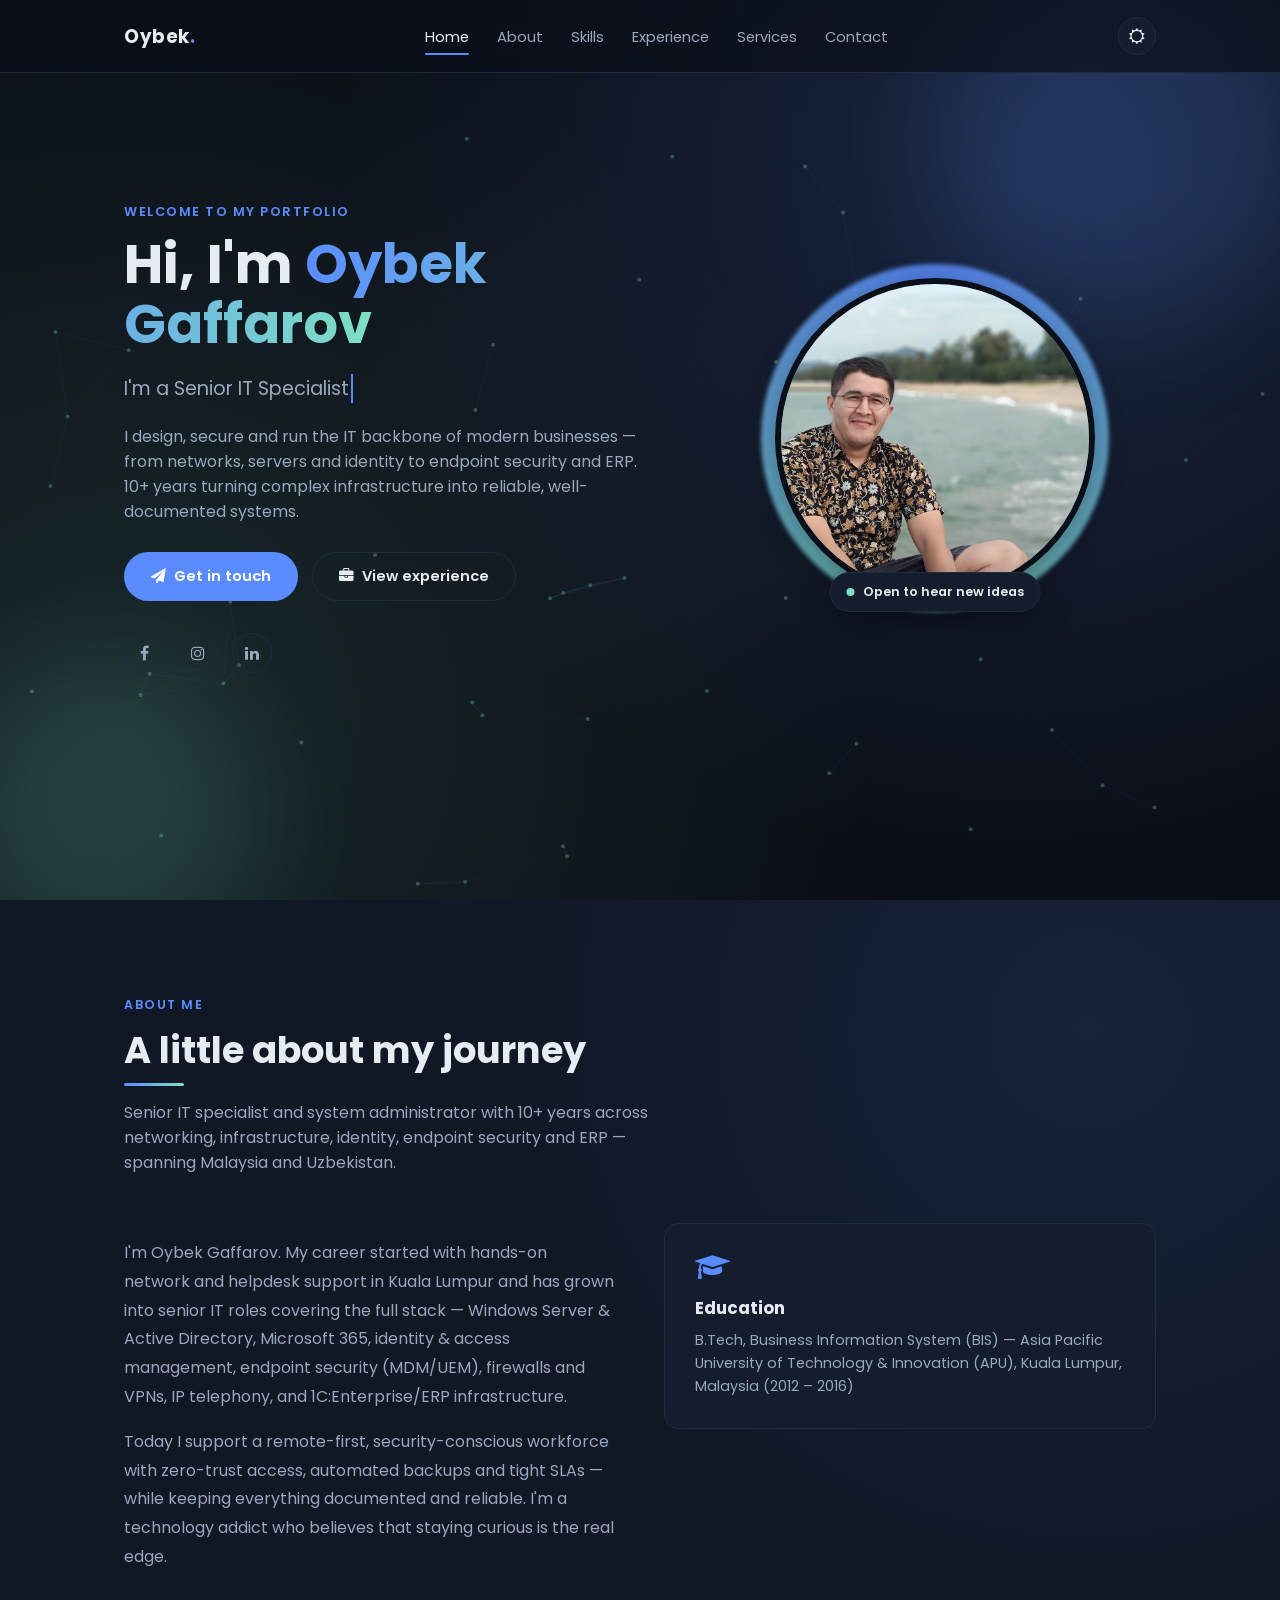
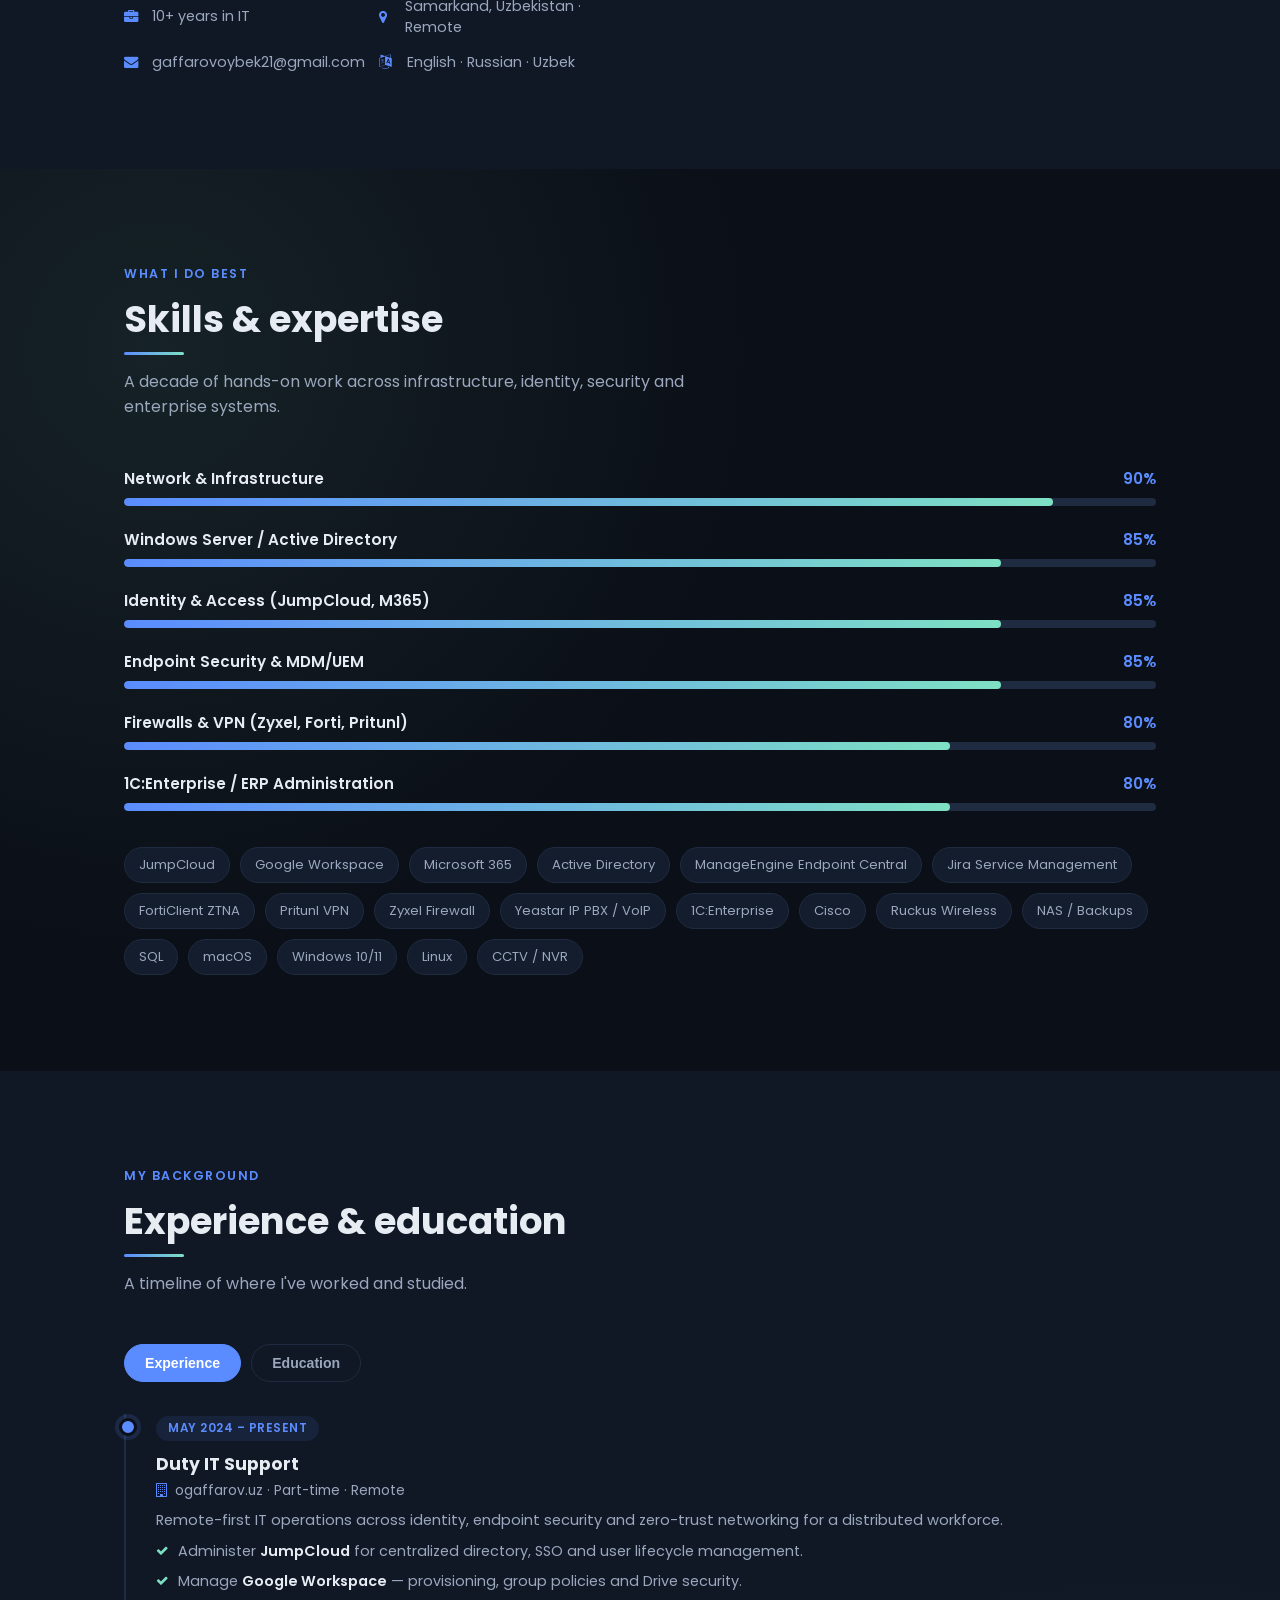
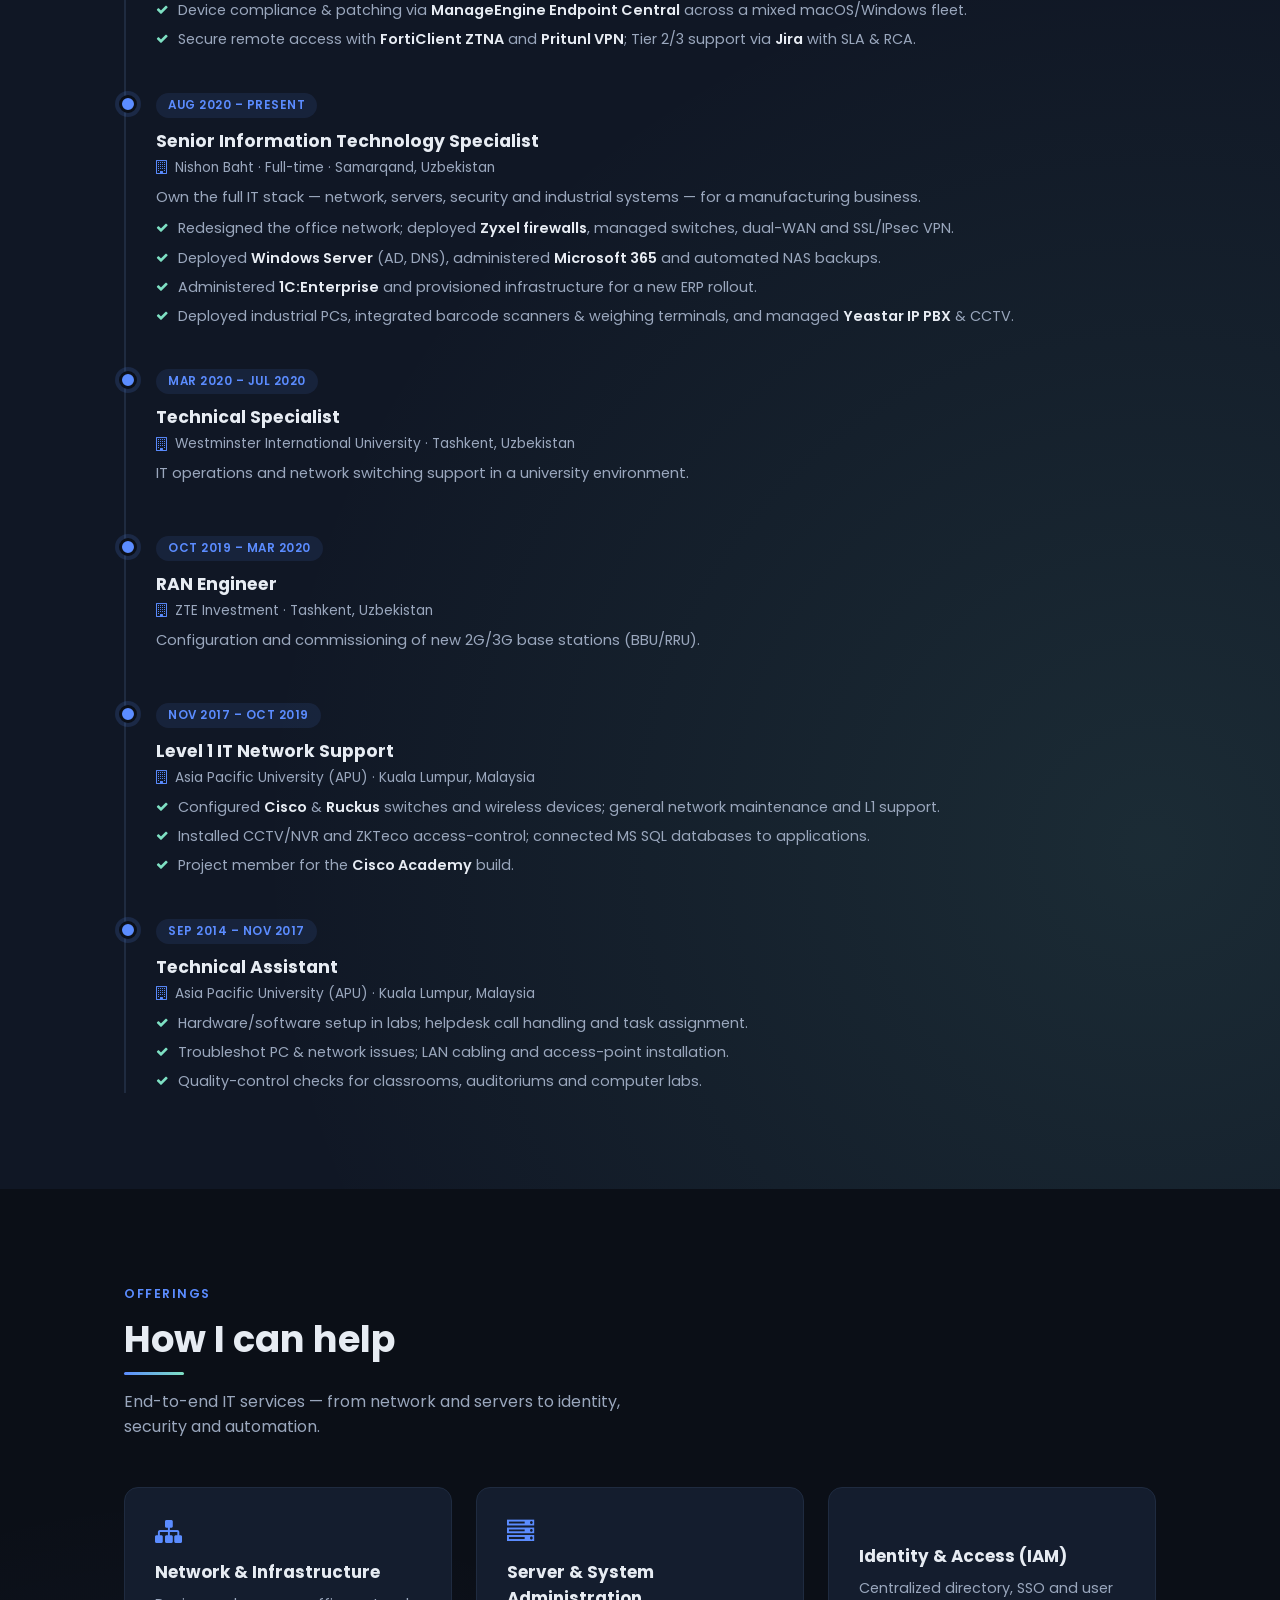
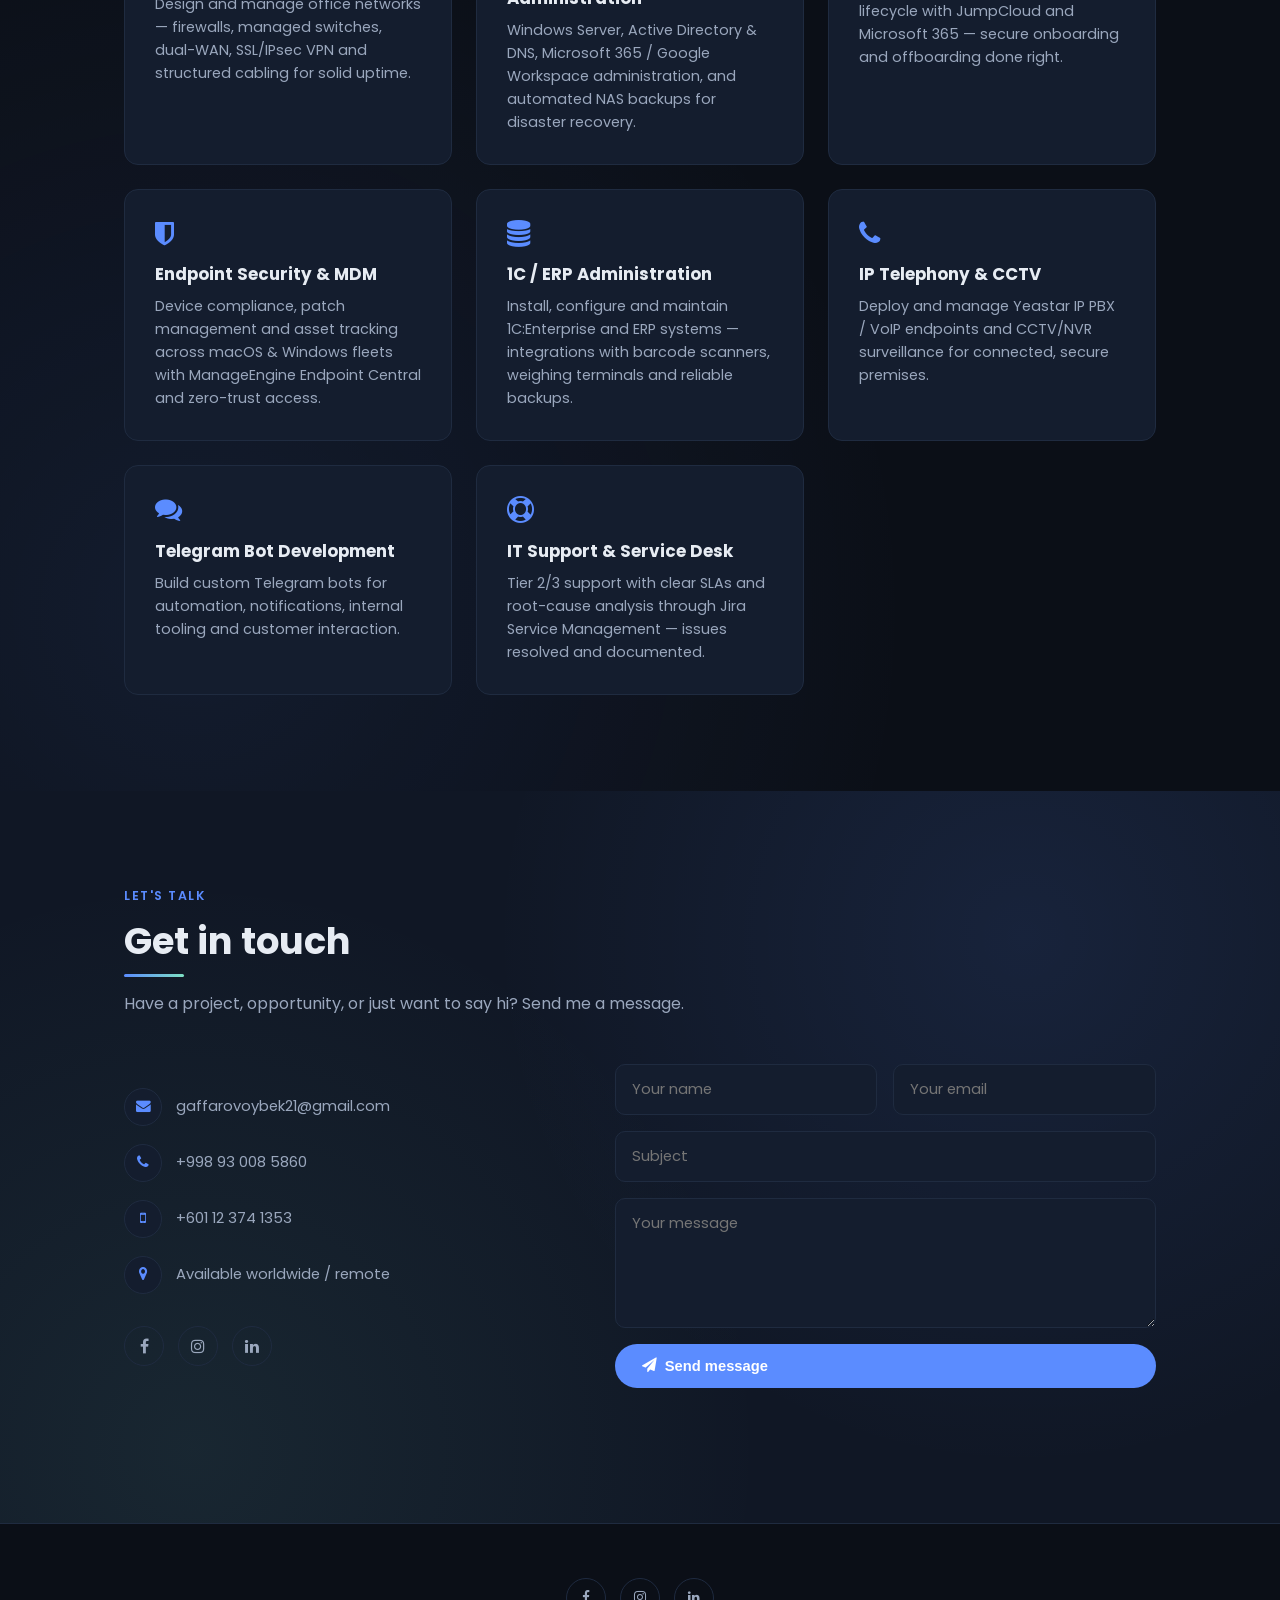
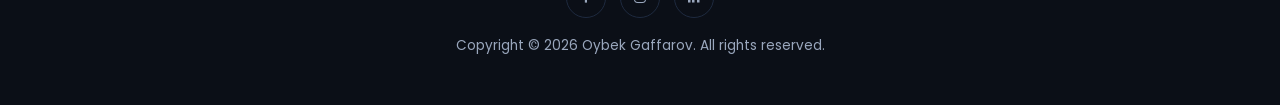
==== index.html @ bfda6bd4 "Reposition hero badge, update its text, and add distinct cohesive section backgrounds" ====
<!doctype html>
<html lang="en">
<head>
	<script data-ad-client="ca-pub-3752044628903185" async src="https://pagead2.googlesyndication.com/pagead/js/adsbygoogle.js"></script>
	<script async src="https://www.googletagmanager.com/gtag/js?id=UA-128191536-2"></script>
	<script>
	  window.dataLayer = window.dataLayer || [];
	  function gtag(){dataLayer.push(arguments);}
	  gtag('js', new Date());
	  gtag('config', 'UA-128191536-2');
	</script>
	<meta charset="utf-8">
	<meta name="viewport" content="width=device-width, initial-scale=1, shrink-to-fit=no">
	<meta name="description" content="Oybek Gaffarov — Network Engineer specializing in switching, wireless deployment and infrastructure design.">
	<link rel="icon" href="img/favicon.svg" type="image/svg+xml">
	<link rel="alternate icon" href="img/favicon.png" type="image/png">
	<title>Oybek Gaffarov — Senior IT Specialist</title>
	<link rel="preconnect" href="https://fonts.googleapis.com">
	<link href="https://fonts.googleapis.com/css2?family=Poppins:wght@400;500;600;700&display=swap" rel="stylesheet">
	<link rel="stylesheet" href="css/font-awesome.min.css">
	<link rel="stylesheet" href="css/modern.css">
</head>
<body class="page-loading">

	<div class="scroll-progress"></div>

	<nav class="nav">
		<div class="container">
			<a href="#home" class="brand">Oybek<span>.</span></a>
			<ul class="nav-links">
				<li><a href="#home">Home</a></li>
				<li><a href="#about">About</a></li>
				<li><a href="#skills">Skills</a></li>
				<li><a href="#experience">Experience</a></li>
				<li><a href="#services">Services</a></li>
				<li><a href="#contact">Contact</a></li>
			</ul>
			<div class="nav-actions">
				<button class="theme-toggle" aria-label="Toggle theme"><i class="fa fa-sun-o"></i></button>
				<button class="nav-toggle" aria-label="Toggle menu"><i class="fa fa-bars"></i></button>
			</div>
		</div>
	</nav>

	<section class="hero" id="home">
		<canvas class="hero-net"></canvas>
		<span class="blob b1"></span>
		<span class="blob b2"></span>
		<div class="container">
			<div class="hero-text reveal">
				<div class="hero-eyebrow">Welcome to my portfolio</div>
				<h1>Hi, I'm <span class="highlight">Oybek Gaffarov</span></h1>
				<p class="role">I'm a <span id="typed-role" data-roles='["Senior IT Specialist","System Administrator","Network Engineer","IAM &amp; Endpoint Specialist","1C/ERP Administrator"]'></span><span class="cursor">&nbsp;</span></p>
				<p class="lead">I design, secure and run the IT backbone of modern businesses — from networks, servers and identity to endpoint security and ERP. 10+ years turning complex infrastructure into reliable, well-documented systems.</p>
				<div class="btn-row">
					<a href="#contact" class="btn btn-primary"><i class="fa fa-paper-plane"></i> Get in touch</a>
					<a href="#experience" class="btn btn-outline"><i class="fa fa-briefcase"></i> View experience</a>
				</div>
				<div class="social-row">
					<a href="https://ru-ru.facebook.com/oybek.gaffarov" target="_blank" rel="noopener" aria-label="Facebook"><i class="fa fa-facebook"></i></a>
					<a href="https://www.instagram.com/ogaffarov/" target="_blank" rel="noopener" aria-label="Instagram"><i class="fa fa-instagram"></i></a>
					<a href="https://my.linkedin.com/in/oybek21" target="_blank" rel="noopener" aria-label="LinkedIn"><i class="fa fa-linkedin"></i></a>
				</div>
			</div>
			<div class="hero-portrait-wrap reveal">
				<div class="hero-portrait">
					<div class="ring"><img src="img/personal.jpg" alt="Oybek Gaffarov"></div>
					<div class="badge"><span class="dot"></span> Open to hear new ideas</div>
				</div>
			</div>
		</div>
	</section>

	<section class="bg-soft" id="about">
		<div class="container">
			<div class="section-head reveal">
				<div class="eyebrow">About me</div>
				<h2>A little about my journey</h2>
				<p>Senior IT specialist and system administrator with 10+ years across networking, infrastructure, identity, endpoint security and ERP — spanning Malaysia and Uzbekistan.</p>
			</div>
			<div class="about-grid">
				<div class="reveal">
					<p>I'm Oybek Gaffarov. My career started with hands-on network and helpdesk support in Kuala Lumpur and has grown into senior IT roles covering the full stack — Windows Server &amp; Active Directory, Microsoft 365, identity &amp; access management, endpoint security (MDM/UEM), firewalls and VPNs, IP telephony, and 1C:Enterprise/ERP infrastructure.</p>
					<p>Today I support a remote-first, security-conscious workforce with zero-trust access, automated backups and tight SLAs — while keeping everything documented and reliable. I'm a technology addict who believes that staying curious is the real edge.</p>
					<ul class="facts">
						<li><i class="fa fa-briefcase"></i> 10+ years in IT</li>
						<li><i class="fa fa-map-marker"></i> Samarkand, Uzbekistan · Remote</li>
						<li><i class="fa fa-envelope"></i> gaffarovoybek21@gmail.com</li>
						<li><i class="fa fa-language"></i> English · Russian · Uzbek</li>
					</ul>
				</div>
				<div class="reveal">
					<div class="card">
						<i class="fa fa-graduation-cap"></i>
						<h4>Education</h4>
						<p>B.Tech, Business Information System (BIS) — Asia Pacific University of Technology &amp; Innovation (APU), Kuala Lumpur, Malaysia (2012 – 2016)</p>
					</div>
				</div>
			</div>
		</div>
	</section>

	<section id="skills">
		<div class="container">
			<div class="section-head reveal">
				<div class="eyebrow">What I do best</div>
				<h2>Skills &amp; expertise</h2>
				<p>A decade of hands-on work across infrastructure, identity, security and enterprise systems.</p>
			</div>
			<div class="skills-grid reveal">
				<div class="skill-item">
					<h4>Network &amp; Infrastructure <span class="pct">90%</span></h4>
					<div class="bar"><span data-pct="90"></span></div>
				</div>
				<div class="skill-item">
					<h4>Windows Server / Active Directory <span class="pct">85%</span></h4>
					<div class="bar"><span data-pct="85"></span></div>
				</div>
				<div class="skill-item">
					<h4>Identity &amp; Access (JumpCloud, M365) <span class="pct">85%</span></h4>
					<div class="bar"><span data-pct="85"></span></div>
				</div>
				<div class="skill-item">
					<h4>Endpoint Security &amp; MDM/UEM <span class="pct">85%</span></h4>
					<div class="bar"><span data-pct="85"></span></div>
				</div>
				<div class="skill-item">
					<h4>Firewalls &amp; VPN (Zyxel, Forti, Pritunl) <span class="pct">80%</span></h4>
					<div class="bar"><span data-pct="80"></span></div>
				</div>
				<div class="skill-item">
					<h4>1C:Enterprise / ERP Administration <span class="pct">80%</span></h4>
					<div class="bar"><span data-pct="80"></span></div>
				</div>
			</div>
			<div class="tag-cloud reveal">
				<span>JumpCloud</span><span>Google Workspace</span><span>Microsoft 365</span><span>Active Directory</span>
				<span>ManageEngine Endpoint Central</span><span>Jira Service Management</span><span>FortiClient ZTNA</span>
				<span>Pritunl VPN</span><span>Zyxel Firewall</span><span>Yeastar IP PBX / VoIP</span><span>1C:Enterprise</span>
				<span>Cisco</span><span>Ruckus Wireless</span><span>NAS / Backups</span><span>SQL</span>
				<span>macOS</span><span>Windows 10/11</span><span>Linux</span><span>CCTV / NVR</span>
			</div>
		</div>
	</section>

	<section class="bg-soft" id="experience">
		<div class="container">
			<div class="section-head reveal">
				<div class="eyebrow">My background</div>
				<h2>Experience &amp; education</h2>
				<p>A timeline of where I've worked and studied.</p>
			</div>
			<div class="reveal">
				<div class="tabs">
					<button class="tab-btn active" data-tab="exp-panel">Experience</button>
					<button class="tab-btn" data-tab="edu-panel">Education</button>
				</div>
				<div class="tab-panel active" id="exp-panel">
					<div class="timeline">
						<div class="timeline-item">
							<div class="period">May 2024 – Present</div>
							<h4>Duty IT Support</h4>
							<div class="company"><i class="fa fa-building-o"></i> ogaffarov.uz · Part-time · Remote</div>
							<p>Remote-first IT operations across identity, endpoint security and zero-trust networking for a distributed workforce.</p>
							<ul class="role-points">
								<li>Administer <strong>JumpCloud</strong> for centralized directory, SSO and user lifecycle management.</li>
								<li>Manage <strong>Google Workspace</strong> — provisioning, group policies and Drive security.</li>
								<li>Device compliance &amp; patching via <strong>ManageEngine Endpoint Central</strong> across a mixed macOS/Windows fleet.</li>
								<li>Secure remote access with <strong>FortiClient ZTNA</strong> and <strong>Pritunl VPN</strong>; Tier 2/3 support via <strong>Jira</strong> with SLA &amp; RCA.</li>
							</ul>
						</div>
						<div class="timeline-item">
							<div class="period">Aug 2020 – Present</div>
							<h4>Senior Information Technology Specialist</h4>
							<div class="company"><i class="fa fa-building-o"></i> Nishon Baht · Full-time · Samarqand, Uzbekistan</div>
							<p>Own the full IT stack — network, servers, security and industrial systems — for a manufacturing business.</p>
							<ul class="role-points">
								<li>Redesigned the office network; deployed <strong>Zyxel firewalls</strong>, managed switches, dual-WAN and SSL/IPsec VPN.</li>
								<li>Deployed <strong>Windows Server</strong> (AD, DNS), administered <strong>Microsoft 365</strong> and automated NAS backups.</li>
								<li>Administered <strong>1C:Enterprise</strong> and provisioned infrastructure for a new ERP rollout.</li>
								<li>Deployed industrial PCs, integrated barcode scanners &amp; weighing terminals, and managed <strong>Yeastar IP PBX</strong> &amp; CCTV.</li>
							</ul>
						</div>
						<div class="timeline-item">
							<div class="period">Mar 2020 – Jul 2020</div>
							<h4>Technical Specialist</h4>
							<div class="company"><i class="fa fa-building-o"></i> Westminster International University · Tashkent, Uzbekistan</div>
							<p>IT operations and network switching support in a university environment.</p>
						</div>
						<div class="timeline-item">
							<div class="period">Oct 2019 – Mar 2020</div>
							<h4>RAN Engineer</h4>
							<div class="company"><i class="fa fa-building-o"></i> ZTE Investment · Tashkent, Uzbekistan</div>
							<p>Configuration and commissioning of new 2G/3G base stations (BBU/RRU).</p>
						</div>
						<div class="timeline-item">
							<div class="period">Nov 2017 – Oct 2019</div>
							<h4>Level 1 IT Network Support</h4>
							<div class="company"><i class="fa fa-building-o"></i> Asia Pacific University (APU) · Kuala Lumpur, Malaysia</div>
							<ul class="role-points">
								<li>Configured <strong>Cisco</strong> &amp; <strong>Ruckus</strong> switches and wireless devices; general network maintenance and L1 support.</li>
								<li>Installed CCTV/NVR and ZKTeco access-control; connected MS SQL databases to applications.</li>
								<li>Project member for the <strong>Cisco Academy</strong> build.</li>
							</ul>
						</div>
						<div class="timeline-item">
							<div class="period">Sep 2014 – Nov 2017</div>
							<h4>Technical Assistant</h4>
							<div class="company"><i class="fa fa-building-o"></i> Asia Pacific University (APU) · Kuala Lumpur, Malaysia</div>
							<ul class="role-points">
								<li>Hardware/software setup in labs; helpdesk call handling and task assignment.</li>
								<li>Troubleshot PC &amp; network issues; LAN cabling and access-point installation.</li>
								<li>Quality-control checks for classrooms, auditoriums and computer labs.</li>
							</ul>
						</div>
					</div>
				</div>
				<div class="tab-panel" id="edu-panel">
					<div class="timeline">
						<div class="timeline-item">
							<div class="period">2012 – 2016</div>
							<h4>B.Tech — Business Information System (BIS)</h4>
							<div class="company"><i class="fa fa-graduation-cap"></i> Asia Pacific University of Technology &amp; Innovation (APU) · Kuala Lumpur</div>
						</div>
						<div class="timeline-item">
							<div class="period">Certification</div>
							<h4>Introduction to R</h4>
							<div class="company"><i class="fa fa-certificate"></i> DataCamp</div>
						</div>
						<div class="timeline-item">
							<div class="period">Jun 2016</div>
							<h4>Certificate of Participation</h4>
							<div class="company"><i class="fa fa-certificate"></i> Maybank</div>
						</div>
					</div>
				</div>
			</div>
		</div>
	</section>

	<section id="services">
		<div class="container">
			<div class="section-head reveal">
				<div class="eyebrow">Offerings</div>
				<h2>How I can help</h2>
				<p>End-to-end IT services — from network and servers to identity, security and automation.</p>
			</div>
			<div class="cards-grid">
				<div class="card reveal">
					<i class="fa fa-sitemap"></i>
					<h4>Network &amp; Infrastructure</h4>
					<p>Design and manage office networks — firewalls, managed switches, dual-WAN, SSL/IPsec VPN and structured cabling for solid uptime.</p>
				</div>
				<div class="card reveal">
					<i class="fa fa-server"></i>
					<h4>Server &amp; System Administration</h4>
					<p>Windows Server, Active Directory &amp; DNS, Microsoft 365 / Google Workspace administration, and automated NAS backups for disaster recovery.</p>
				</div>
				<div class="card reveal">
					<i class="fa fa-id-badge"></i>
					<h4>Identity &amp; Access (IAM)</h4>
					<p>Centralized directory, SSO and user lifecycle with JumpCloud and Microsoft 365 — secure onboarding and offboarding done right.</p>
				</div>
				<div class="card reveal">
					<i class="fa fa-shield"></i>
					<h4>Endpoint Security &amp; MDM</h4>
					<p>Device compliance, patch management and asset tracking across macOS &amp; Windows fleets with ManageEngine Endpoint Central and zero-trust access.</p>
				</div>
				<div class="card reveal">
					<i class="fa fa-database"></i>
					<h4>1C / ERP Administration</h4>
					<p>Install, configure and maintain 1C:Enterprise and ERP systems — integrations with barcode scanners, weighing terminals and reliable backups.</p>
				</div>
				<div class="card reveal">
					<i class="fa fa-phone"></i>
					<h4>IP Telephony &amp; CCTV</h4>
					<p>Deploy and manage Yeastar IP PBX / VoIP endpoints and CCTV/NVR surveillance for connected, secure premises.</p>
				</div>
				<div class="card reveal">
					<i class="fa fa-comments"></i>
					<h4>Telegram Bot Development</h4>
					<p>Build custom Telegram bots for automation, notifications, internal tooling and customer interaction.</p>
				</div>
				<div class="card reveal">
					<i class="fa fa-life-ring"></i>
					<h4>IT Support &amp; Service Desk</h4>
					<p>Tier 2/3 support with clear SLAs and root-cause analysis through Jira Service Management — issues resolved and documented.</p>
				</div>
			</div>
		</div>
	</section>

	<section class="bg-soft" id="contact">
		<div class="container">
			<div class="section-head reveal">
				<div class="eyebrow">Let's talk</div>
				<h2>Get in touch</h2>
				<p>Have a project, opportunity, or just want to say hi? Send me a message.</p>
			</div>
			<div class="contact-grid">
				<div class="reveal">
					<ul class="contact-info-list">
						<li><i class="fa fa-envelope"></i> gaffarovoybek21@gmail.com</li>
						<li><i class="fa fa-phone"></i> +998 93 008 5860</li>
						<li><i class="fa fa-mobile"></i> +601 12 374 1353</li>
						<li><i class="fa fa-map-marker"></i> Available worldwide / remote</li>
					</ul>
					<div class="social-row">
						<a href="https://ru-ru.facebook.com/oybek.gaffarov" target="_blank" rel="noopener" aria-label="Facebook"><i class="fa fa-facebook"></i></a>
						<a href="https://www.instagram.com/ogaffarov/" target="_blank" rel="noopener" aria-label="Instagram"><i class="fa fa-instagram"></i></a>
						<a href="https://my.linkedin.com/in/oybek21" target="_blank" rel="noopener" aria-label="LinkedIn"><i class="fa fa-linkedin"></i></a>
					</div>
				</div>
				<div class="reveal">
					<form class="contact-form" id="contactForm">
						<div class="form-row">
							<input type="text" name="name" placeholder="Your name" required minlength="2">
							<input type="email" name="email" placeholder="Your email" required>
						</div>
						<input type="text" name="subject" placeholder="Subject" required minlength="4">
						<textarea name="message" placeholder="Your message" required minlength="20"></textarea>
						<button type="submit" class="btn btn-primary"><i class="fa fa-paper-plane"></i> Send message</button>
						<div id="form-status"></div>
					</form>
				</div>
			</div>
		</div>
	</section>

	<footer class="footer">
		<div class="container">
			<div class="social-row">
				<a href="https://ru-ru.facebook.com/oybek.gaffarov" target="_blank" rel="noopener" aria-label="Facebook"><i class="fa fa-facebook"></i></a>
				<a href="https://www.instagram.com/ogaffarov/" target="_blank" rel="noopener" aria-label="Instagram"><i class="fa fa-instagram"></i></a>
				<a href="https://my.linkedin.com/in/oybek21" target="_blank" rel="noopener" aria-label="LinkedIn"><i class="fa fa-linkedin"></i></a>
			</div>
			<p>Copyright &copy; <script>document.write(new Date().getFullYear());</script> Oybek Gaffarov. All rights reserved.</p>
		</div>
	</footer>

	<button class="to-top" aria-label="Back to top"><i class="fa fa-angle-up"></i></button>

	<script src="js/modern.js"></script>
</body>
</html>
---- css/modern.css ----
/* Modern personal site theme — layered on top of legacy assets, but index.html no longer needs them */
:root{
  --bg:#0b0f17;
  --bg-soft:#101725;
  --card:#141d2e;
  --text:#e7ecf3;
  --text-dim:#9aa7bd;
  --accent:#5b8cff;
  --accent-2:#7ee0c3;
  --border:#1f2b40;
  --radius:14px;
  --shadow:0 10px 30px rgba(0,0,0,.35);
  --maxw:1080px;
}
[data-theme="light"]{
  --bg:#f6f8fb;
  --bg-soft:#ffffff;
  --card:#ffffff;
  --text:#101828;
  --text-dim:#5a6578;
  --border:#e4e9f1;
  --shadow:0 10px 30px rgba(20,30,50,.08);
}
*{box-sizing:border-box;}
html{scroll-behavior:smooth;}
body{
  margin:0;
  font-family:'Poppins',Arial,Helvetica,sans-serif;
  background:var(--bg);
  color:var(--text);
  transition:background .3s ease,color .3s ease;
  overflow-x:hidden;
}
a{color:inherit;text-decoration:none;}
img{max-width:100%;display:block;}
.container{max-width:var(--maxw);margin:0 auto;padding:0 24px;}
section{padding:96px 0;}

/* Nav */
.nav{
  position:fixed;top:0;left:0;right:0;z-index:1000;
  background:rgba(11,15,23,.7);
  backdrop-filter:blur(10px);
  border-bottom:1px solid var(--border);
  transition:background .3s ease,border-color .3s ease;
}
[data-theme="light"] .nav{background:rgba(255,255,255,.75);}
.nav .container{display:flex;align-items:center;justify-content:space-between;height:72px;}
.brand{font-weight:700;font-size:1.15rem;letter-spacing:.5px;}
.brand span{color:var(--accent);}
.nav-links{display:flex;gap:28px;list-style:none;margin:0;padding:0;}
.nav-links a{
  font-size:.92rem;color:var(--text-dim);position:relative;padding:6px 0;
  transition:color .2s ease;
}
.nav-links a:hover,.nav-links a.active{color:var(--text);}
.nav-links a.active::after{
  content:"";position:absolute;left:0;bottom:-2px;width:100%;height:2px;background:var(--accent);border-radius:2px;
}
.nav-actions{display:flex;align-items:center;gap:14px;}
.theme-toggle{
  width:38px;height:38px;border-radius:50%;border:1px solid var(--border);
  background:var(--card);color:var(--text);display:flex;align-items:center;justify-content:center;
  cursor:pointer;font-size:1rem;transition:transform .2s ease;
}
.theme-toggle:hover{transform:scale(1.08);}
.nav-toggle{display:none;background:none;border:none;color:var(--text);font-size:1.4rem;cursor:pointer;}

@media (max-width:820px){
  .nav-links{
    position:fixed;inset:72px 0 0 0;flex-direction:column;align-items:center;justify-content:center;gap:32px;
    background:var(--bg);transform:translateX(100%);transition:transform .3s ease;
  }
  .nav-links.open{transform:translateX(0);}
  .nav-toggle{display:block;}
}

/* Hero */
.hero{
  min-height:100vh;display:flex;align-items:center;padding-top:72px;
  position:relative;
}
.hero::before{
  content:"";position:absolute;inset:0;z-index:-1;
  background:radial-gradient(circle at 80% 20%,rgba(91,140,255,.18),transparent 55%),
             radial-gradient(circle at 10% 80%,rgba(126,224,195,.12),transparent 55%);
}
/* Floating animated blobs behind hero */
.hero .blob{position:absolute;border-radius:50%;filter:blur(60px);opacity:.5;z-index:-1;pointer-events:none;}
.hero .blob.b1{width:380px;height:380px;background:rgba(91,140,255,.35);top:-60px;right:-40px;animation:float1 14s ease-in-out infinite;}
.hero .blob.b2{width:320px;height:320px;background:rgba(126,224,195,.28);bottom:-80px;left:-60px;animation:float2 18s ease-in-out infinite;}
@keyframes float1{0%,100%{transform:translate(0,0) scale(1);}50%{transform:translate(-30px,40px) scale(1.1);}}
@keyframes float2{0%,100%{transform:translate(0,0) scale(1);}50%{transform:translate(40px,-30px) scale(1.08);}}
.hero .container{display:grid;grid-template-columns:1.1fr .9fr;gap:48px;align-items:center;}
.hero-eyebrow{color:var(--accent);font-weight:600;letter-spacing:1.5px;text-transform:uppercase;font-size:.8rem;}
.hero h1{font-size:clamp(2.2rem,5vw,3.4rem);line-height:1.1;margin:14px 0 8px;}
.hero h1 .highlight{
  background:linear-gradient(90deg,var(--accent),var(--accent-2),var(--accent));
  background-size:200% auto;
  -webkit-background-clip:text;background-clip:text;-webkit-text-fill-color:transparent;
  animation:shine 5s linear infinite;
}
@keyframes shine{to{background-position:200% center;}}
.hero .role{font-size:1.2rem;color:var(--text-dim);min-height:1.6em;}
.hero .role .cursor{display:inline-block;width:2px;background:var(--accent);margin-left:2px;animation:blink 1s steps(1) infinite;}
@keyframes blink{50%{opacity:0;}}
.hero p.lead{color:var(--text-dim);margin:18px 0 28px;max-width:520px;}
.btn-row{display:flex;gap:14px;flex-wrap:wrap;}
.btn{
  display:inline-flex;align-items:center;gap:8px;padding:13px 26px;border-radius:999px;
  font-weight:600;font-size:.92rem;transition:all .25s ease;border:1px solid transparent;cursor:pointer;
}
.btn-primary{background:var(--accent);color:#fff;}
.btn-primary:hover{transform:translateY(-2px);box-shadow:0 12px 24px rgba(91,140,255,.35);}
.btn-outline{border-color:var(--border);color:var(--text);}
.btn-outline:hover{border-color:var(--accent);color:var(--accent);}
.social-row{display:flex;gap:14px;margin-top:32px;}
.social-row a{
  width:40px;height:40px;border-radius:50%;border:1px solid var(--border);
  display:flex;align-items:center;justify-content:center;transition:all .2s ease;color:var(--text-dim);
}
.social-row a:hover{background:var(--accent);color:#fff;border-color:var(--accent);transform:translateY(-3px);}

.hero-portrait-wrap{justify-self:center;will-change:transform;transition:transform .15s ease-out;}
.hero-portrait{position:relative;animation:bob 6s ease-in-out infinite;}
@keyframes bob{0%,100%{transform:translateY(0);}50%{transform:translateY(-16px);}}
.hero-portrait::before{
  content:"";position:absolute;inset:-14px;border-radius:50%;z-index:0;
  background:conic-gradient(from 0deg,var(--accent),var(--accent-2),var(--accent));
  animation:spin 8s linear infinite;filter:blur(2px);opacity:.85;
}
@keyframes spin{to{transform:rotate(360deg);}}
.hero-portrait .ring{
  width:320px;height:320px;border-radius:50%;overflow:hidden;border:6px solid var(--bg);
  box-shadow:var(--shadow);position:relative;z-index:1;
}
.hero-portrait img{width:100%;height:100%;object-fit:cover;}
.hero-portrait .badge{
  position:absolute;bottom:-14px;left:50%;transform:translateX(-50%);white-space:nowrap;
  background:var(--card);border:1px solid var(--border);z-index:3;
  border-radius:999px;padding:10px 16px;font-size:.8rem;font-weight:600;box-shadow:var(--shadow);
  display:flex;align-items:center;gap:8px;
}
.hero-portrait .badge .dot{width:8px;height:8px;border-radius:50%;background:var(--accent-2);}

/* Reveal */
.reveal{opacity:0;transform:translateY(24px);transition:opacity .6s ease,transform .6s ease;}
.reveal.in{opacity:1;transform:none;}

/* Section heads */
.section-head{margin-bottom:48px;}
.section-head .eyebrow{color:var(--accent);font-weight:600;letter-spacing:1.5px;text-transform:uppercase;font-size:.78rem;}
.section-head h2{font-size:clamp(1.7rem,3vw,2.3rem);margin:8px 0 6px;}
.section-head p{color:var(--text-dim);max-width:560px;}

.bg-soft{background:var(--bg-soft);}

/* Per-section cohesive background tints (subtle, accent-based) */
section[id]{position:relative;}
#about{background:
  radial-gradient(circle at 85% 15%,rgba(91,140,255,.10),transparent 45%),
  var(--bg-soft);}
#skills{background:
  radial-gradient(circle at 12% 20%,rgba(126,224,195,.09),transparent 45%),
  var(--bg);}
#experience{background:
  radial-gradient(circle at 90% 80%,rgba(126,224,195,.10),transparent 50%),
  var(--bg-soft);}
#services{background:
  radial-gradient(circle at 15% 85%,rgba(91,140,255,.10),transparent 48%),
  var(--bg);}
#contact{background:
  radial-gradient(circle at 80% 20%,rgba(91,140,255,.10),transparent 45%),
  radial-gradient(circle at 15% 90%,rgba(126,224,195,.08),transparent 45%),
  var(--bg-soft);}

/* Inner-page section tints (match the home-page sections) */
.page-about section{background:
  radial-gradient(circle at 85% 15%,rgba(91,140,255,.08),transparent 45%),var(--bg);}
.page-about section.bg-soft{background:
  radial-gradient(circle at 12% 20%,rgba(126,224,195,.09),transparent 45%),var(--bg-soft);}
.page-services section{background:
  radial-gradient(circle at 15% 85%,rgba(91,140,255,.09),transparent 48%),var(--bg);}
.page-services section.bg-soft{background:
  radial-gradient(circle at 90% 80%,rgba(126,224,195,.10),transparent 50%),var(--bg-soft);}
.page-contact section{background:
  radial-gradient(circle at 80% 20%,rgba(91,140,255,.09),transparent 45%),
  radial-gradient(circle at 15% 90%,rgba(126,224,195,.08),transparent 45%),var(--bg);}

/* About grid */
.about-grid{display:grid;grid-template-columns:1fr 1fr;gap:48px;align-items:start;}
.about-grid p{color:var(--text-dim);line-height:1.8;margin-bottom:16px;}
.facts{list-style:none;margin:24px 0 0;padding:0;display:grid;grid-template-columns:1fr 1fr;gap:14px;}
.facts li{font-size:.9rem;color:var(--text-dim);display:flex;align-items:center;gap:10px;}
.facts li i{color:var(--accent);width:18px;}

/* Skills */
.skills-grid{display:grid;gap:22px;}
.skill-item h4{display:flex;justify-content:space-between;font-size:.95rem;font-weight:600;margin:0 0 8px;}
.skill-item h4 .pct{color:var(--accent);}
.bar{height:8px;border-radius:99px;background:var(--border);overflow:hidden;}
.bar span{display:block;height:100%;width:0;border-radius:99px;background:linear-gradient(90deg,var(--accent),var(--accent-2));transition:width 1.2s ease;}

/* Skill tag cloud */
.tag-cloud{display:flex;flex-wrap:wrap;gap:10px;margin-top:36px;}
.tag-cloud span{
  font-size:.82rem;color:var(--text-dim);background:var(--card);border:1px solid var(--border);
  padding:7px 14px;border-radius:999px;transition:all .2s ease;cursor:default;
}
.tag-cloud span:hover{color:var(--accent);border-color:var(--accent);transform:translateY(-2px);}

/* Timeline */
.timeline{position:relative;padding-left:30px;border-left:2px solid var(--border);}
.timeline-item{position:relative;padding-bottom:40px;}
.timeline-item:last-child{padding-bottom:0;}
.timeline-item::before{
  content:"";position:absolute;left:-37px;top:4px;width:12px;height:12px;border-radius:50%;
  background:var(--accent);border:3px solid var(--bg);box-shadow:0 0 0 4px rgba(91,140,255,.15);
}
.timeline-item .period{
  display:inline-block;font-size:.74rem;color:var(--accent);font-weight:600;text-transform:uppercase;
  letter-spacing:.5px;background:rgba(91,140,255,.1);padding:4px 12px;border-radius:999px;
}
.timeline-item h4{margin:10px 0 4px;font-size:1.08rem;}
.timeline-item .company{color:var(--text-dim);font-size:.86rem;margin-bottom:8px;display:flex;align-items:center;gap:8px;}
.timeline-item .company i{color:var(--accent);}
.timeline-item p{margin:0 0 8px;color:var(--text-dim);font-size:.92rem;line-height:1.6;}
.role-points{margin:8px 0 0;padding-left:0;list-style:none;display:grid;gap:7px;}
.role-points li{position:relative;padding-left:22px;color:var(--text-dim);font-size:.9rem;line-height:1.55;}
.role-points li::before{content:"\f00c";font-family:FontAwesome;position:absolute;left:0;top:1px;color:var(--accent-2);font-size:.78rem;}
.role-points strong{color:var(--text);font-weight:600;}

.tabs{display:flex;gap:10px;margin-bottom:32px;}
.tab-btn{
  padding:10px 20px;border-radius:999px;border:1px solid var(--border);background:transparent;color:var(--text-dim);
  font-weight:600;font-size:.88rem;cursor:pointer;transition:all .2s ease;
}
.tab-btn.active{background:var(--accent);color:#fff;border-color:var(--accent);}
.tab-panel{display:none;}
.tab-panel.active{display:block;}

/* Cards */
.cards-grid{display:grid;grid-template-columns:repeat(3,1fr);gap:24px;}
.card{
  background:var(--card);border:1px solid var(--border);border-radius:var(--radius);padding:30px;
  transition:transform .3s ease,box-shadow .3s ease,border-color .3s ease;position:relative;overflow:hidden;
}
.card::before{
  content:"";position:absolute;top:0;left:0;right:0;height:3px;
  background:linear-gradient(90deg,var(--accent),var(--accent-2));
  transform:scaleX(0);transform-origin:left;transition:transform .3s ease;
}
.card:hover{transform:translateY(-8px);box-shadow:0 18px 40px rgba(91,140,255,.18);border-color:var(--accent);}
.card:hover::before{transform:scaleX(1);}
.card i{font-size:1.7rem;color:var(--accent);margin-bottom:14px;display:inline-block;transition:transform .3s ease;}
.card:hover i{transform:scale(1.15) rotate(-6deg);}
.card h4{margin:0 0 8px;font-size:1.05rem;}
.card p{margin:0;color:var(--text-dim);font-size:.9rem;line-height:1.6;}

/* Contact */
.contact-grid{display:grid;grid-template-columns:.9fr 1.1fr;gap:48px;}
.contact-info-list{list-style:none;margin:24px 0;padding:0;display:flex;flex-direction:column;gap:18px;}
.contact-info-list li{display:flex;align-items:center;gap:14px;color:var(--text-dim);font-size:.92rem;}
.contact-info-list i{
  width:38px;height:38px;border-radius:50%;background:var(--card);border:1px solid var(--border);
  display:flex;align-items:center;justify-content:center;color:var(--accent);flex-shrink:0;
}
form.contact-form{display:grid;gap:16px;}
.form-row{display:grid;grid-template-columns:1fr 1fr;gap:16px;}
.contact-form input,.contact-form textarea{
  width:100%;padding:14px 16px;border-radius:10px;border:1px solid var(--border);
  background:var(--card);color:var(--text);font-family:inherit;font-size:.92rem;transition:border-color .2s ease;
}
.contact-form input:focus,.contact-form textarea:focus{outline:none;border-color:var(--accent);}
.contact-form textarea{resize:vertical;min-height:130px;}
#form-status{font-size:.88rem;margin-top:6px;min-height:1.2em;}
#form-status.ok{color:var(--accent-2);}
#form-status.err{color:#ff6b6b;}

/* Inner page banner */
.page-banner{
  padding:150px 0 70px;text-align:center;position:relative;
  background:radial-gradient(circle at 50% 0%,rgba(91,140,255,.18),transparent 60%);
  border-bottom:1px solid var(--border);
}
.page-banner h1{font-size:clamp(2rem,4vw,2.8rem);margin:0 0 12px;}
.breadcrumb-nav{display:flex;gap:10px;justify-content:center;color:var(--text-dim);font-size:.9rem;}
.breadcrumb-nav a{color:var(--accent);}
.breadcrumb-nav span{color:var(--text-dim);}

/* Profile (about) */
.profile-grid{display:grid;grid-template-columns:.8fr 1.2fr;gap:48px;align-items:center;}
.profile-grid .photo{border-radius:var(--radius);overflow:hidden;border:1px solid var(--border);box-shadow:var(--shadow);}
.profile-grid h3{font-size:1.8rem;margin:6px 0 2px;}
.profile-grid .subtitle{color:var(--accent);font-weight:600;margin-bottom:14px;}
.profile-grid .eyebrow{color:var(--text-dim);font-size:.85rem;text-transform:uppercase;letter-spacing:1px;}
.profile-grid p{color:var(--text-dim);line-height:1.7;}

/* Stats */
.stats-grid{display:grid;grid-template-columns:repeat(3,1fr);gap:24px;margin-top:32px;}
.stat-card{background:var(--card);border:1px solid var(--border);border-radius:var(--radius);padding:26px;text-align:center;}
.stat-card .num{font-size:2.2rem;font-weight:700;color:var(--accent);}
.stat-card p{margin:4px 0 0;color:var(--text-dim);font-size:.9rem;}

/* Service cards with image */
.service-card{
  background:var(--card);border:1px solid var(--border);border-radius:var(--radius);overflow:hidden;
  transition:transform .25s ease,box-shadow .25s ease;text-align:center;
}
.service-card:hover{transform:translateY(-6px);box-shadow:var(--shadow);}
.service-card .thumb{height:150px;display:flex;align-items:center;justify-content:center;background:var(--bg-soft);padding:24px;}
.service-card .thumb img{max-height:100%;width:auto;object-fit:contain;}
.service-card .body{padding:26px;}
.service-card h4{margin:0 0 8px;font-size:1.1rem;}
.service-card p{margin:0;color:var(--text-dim);font-size:.9rem;line-height:1.6;}

/* Map */
.map-embed{border:1px solid var(--border);border-radius:var(--radius);overflow:hidden;margin-bottom:40px;height:340px;}
.map-embed iframe{width:100%;height:100%;border:0;filter:grayscale(.2);}

@media (max-width:900px){
  .profile-grid{grid-template-columns:1fr;text-align:center;}
  .stats-grid{grid-template-columns:1fr;}
}

/* Footer */
.footer{padding:36px 0;border-top:1px solid var(--border);text-align:center;color:var(--text-dim);font-size:.85rem;}
.footer .social-row{justify-content:center;margin:18px 0;}

/* Back to top */
.to-top{
  position:fixed;bottom:28px;right:28px;width:44px;height:44px;border-radius:50%;
  background:var(--accent);color:#fff;display:flex;align-items:center;justify-content:center;
  border:none;cursor:pointer;opacity:0;transform:translateY(10px);transition:all .25s ease;z-index:900;
}
.to-top.show{opacity:1;transform:none;}

/* Scroll progress bar */
.scroll-progress{
  position:fixed;top:0;left:0;height:3px;width:0;z-index:1100;
  background:linear-gradient(90deg,var(--accent),var(--accent-2));
  box-shadow:0 0 10px rgba(91,140,255,.6);transition:width .1s linear;
}

/* Nav shrink on scroll */
.nav.scrolled{box-shadow:0 6px 24px rgba(0,0,0,.18);}
.nav.scrolled .container{height:60px;}

/* Reveal direction variants + stagger */
.reveal.from-left{transform:translateX(-40px);}
.reveal.from-right{transform:translateX(40px);}
.reveal.zoom{transform:scale(.92);}
.reveal.in{opacity:1;transform:none;}

/* Animated underline under section headings */
.section-head h2{position:relative;display:inline-block;}
.section-head h2::after{
  content:"";position:absolute;left:0;bottom:-8px;height:3px;width:0;border-radius:3px;
  background:linear-gradient(90deg,var(--accent),var(--accent-2));transition:width .8s ease .2s;
}
.section-head.in h2::after,.reveal.in .section-head h2::after,.section-head h2.in::after{width:60px;}

/* Skill bar shimmer */
.bar span{position:relative;}
.bar span::after{
  content:"";position:absolute;inset:0;border-radius:99px;
  background:linear-gradient(90deg,transparent,rgba(255,255,255,.35),transparent);
  transform:translateX(-100%);animation:shimmer 2.2s ease-in-out infinite;
}
@keyframes shimmer{100%{transform:translateX(100%);}}

/* Buttons subtle pulse on primary */
.btn-primary{position:relative;overflow:hidden;}
.btn-primary::after{
  content:"";position:absolute;top:50%;left:50%;width:0;height:0;border-radius:50%;
  background:rgba(255,255,255,.25);transform:translate(-50%,-50%);transition:width .5s ease,height .5s ease;
}
.btn-primary:hover::after{width:240px;height:240px;}

/* Social row pop */
.social-row a:hover{transform:translateY(-4px) scale(1.1);}

/* Respect reduced motion */
@media (prefers-reduced-motion:reduce){
  *,*::before,*::after{animation:none !important;transition:none !important;}
  .reveal{opacity:1 !important;transform:none !important;}
}

/* Page load transition */
body.page-loading{opacity:0;}
body{opacity:1;transition:opacity .5s ease;}

/* Network canvas behind hero */
.hero-net{position:absolute;inset:0;width:100%;height:100%;z-index:-1;opacity:.5;pointer-events:none;}

/* Parallax-ready elements */
.hero-portrait,.hero .blob{will-change:transform;}

@media (max-width:900px){
  .hero .container{grid-template-columns:1fr;text-align:center;}
  .hero-portrait{order:-1;}
  .social-row,.btn-row{justify-content:center;}
  .about-grid,.contact-grid{grid-template-columns:1fr;}
  .cards-grid{grid-template-columns:1fr;}
  .form-row{grid-template-columns:1fr;}
  .facts{grid-template-columns:1fr;}
}
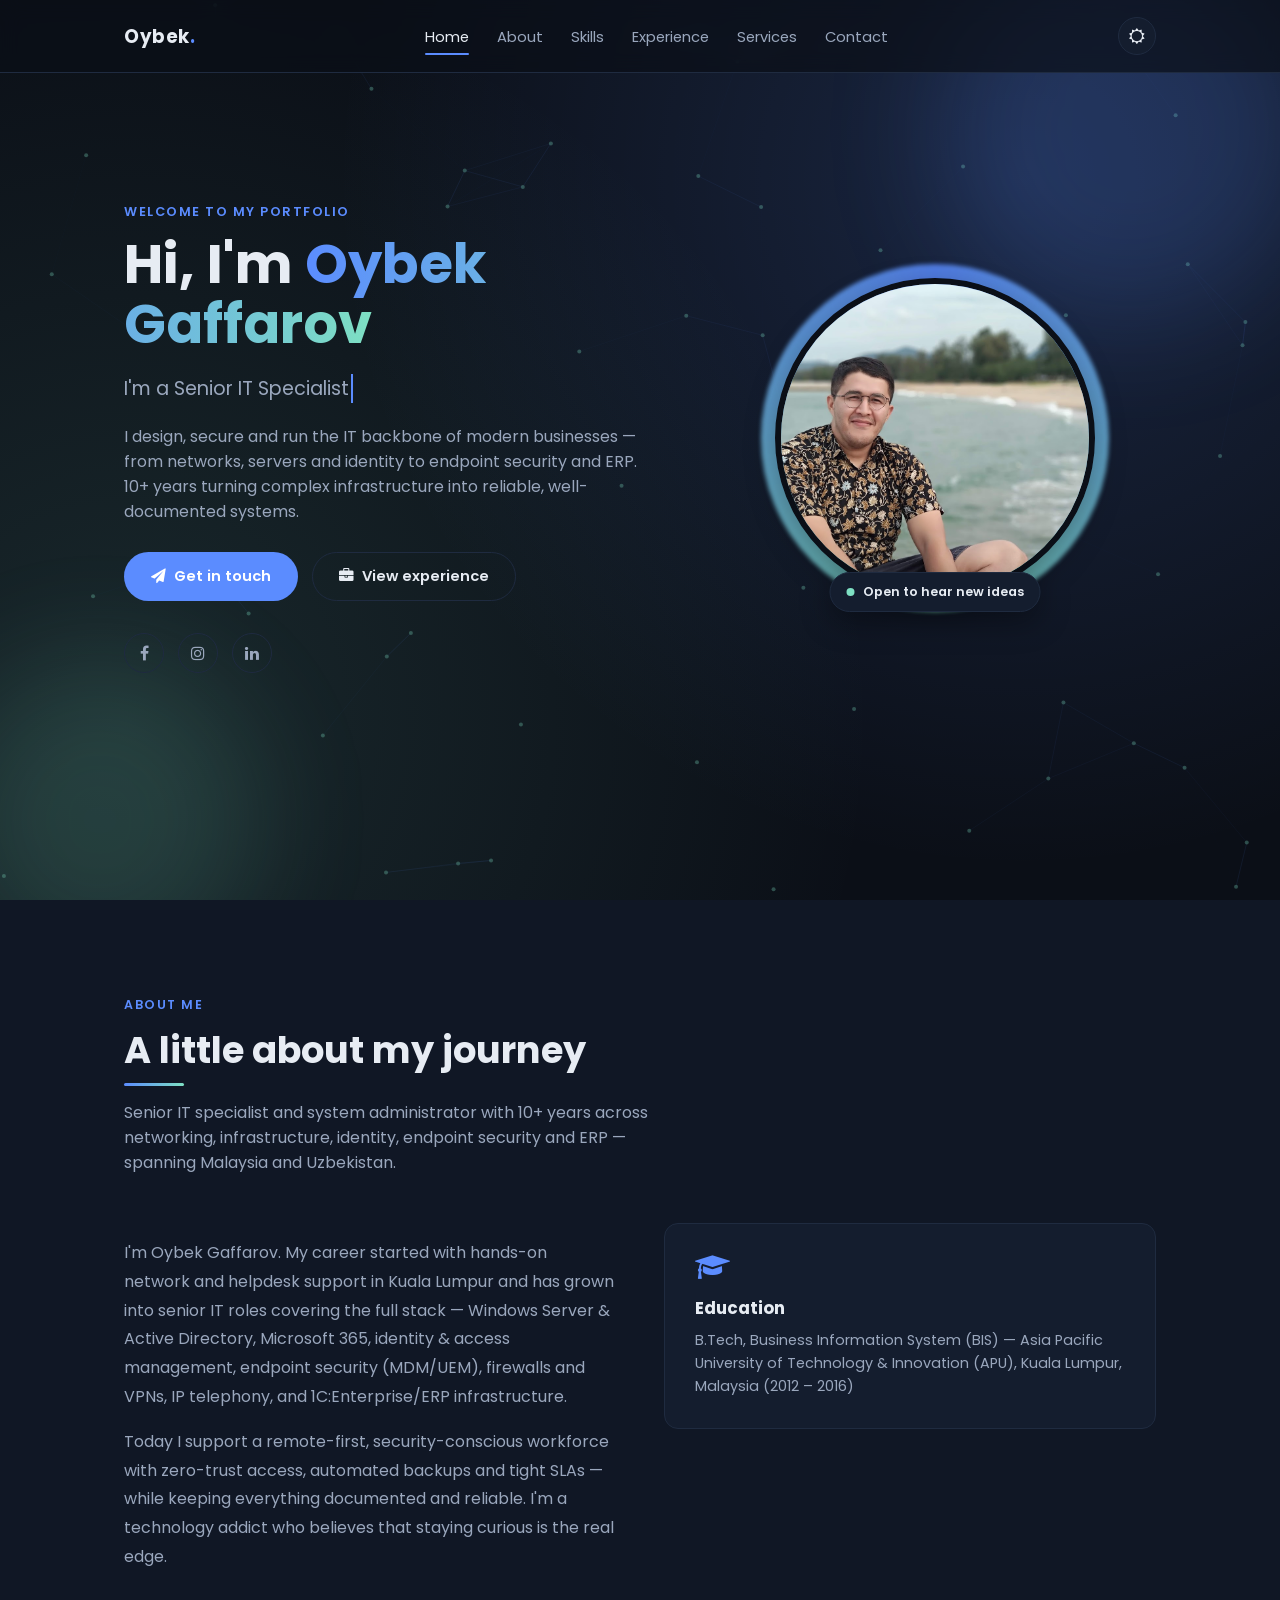
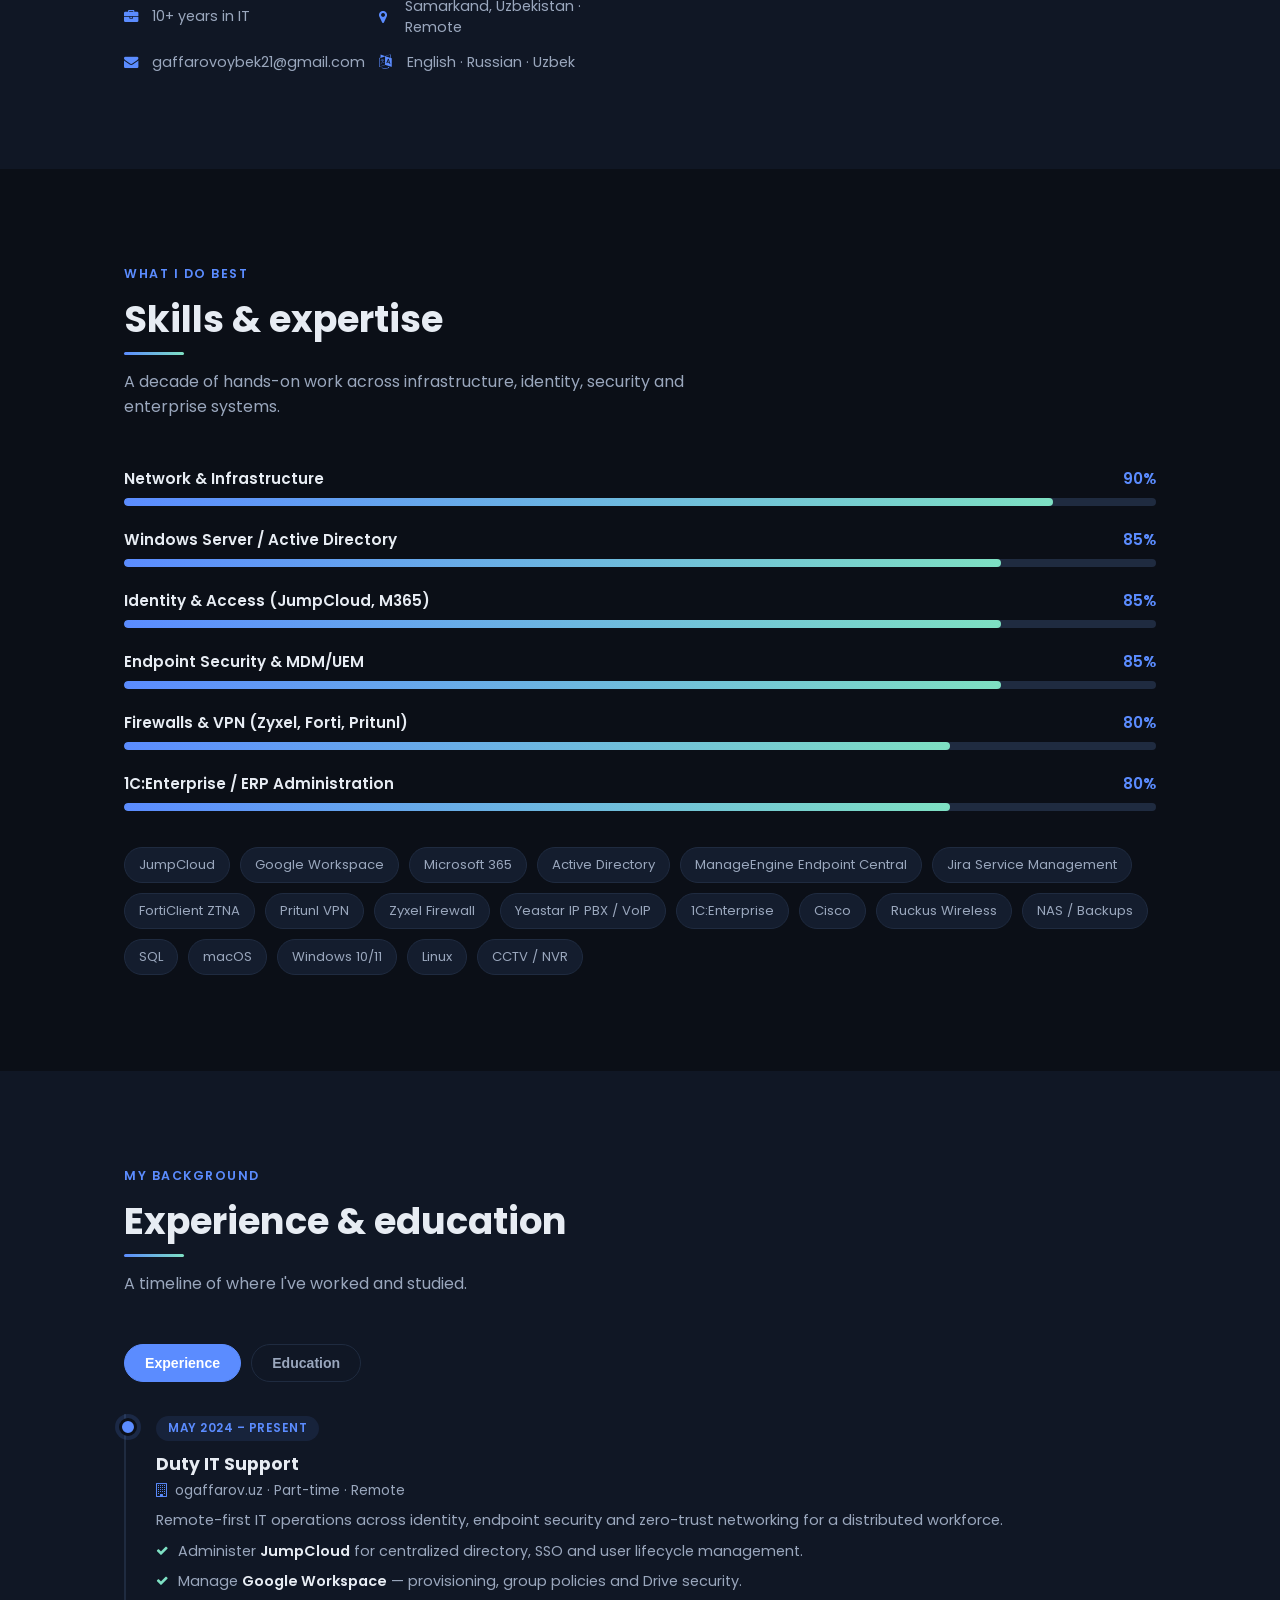
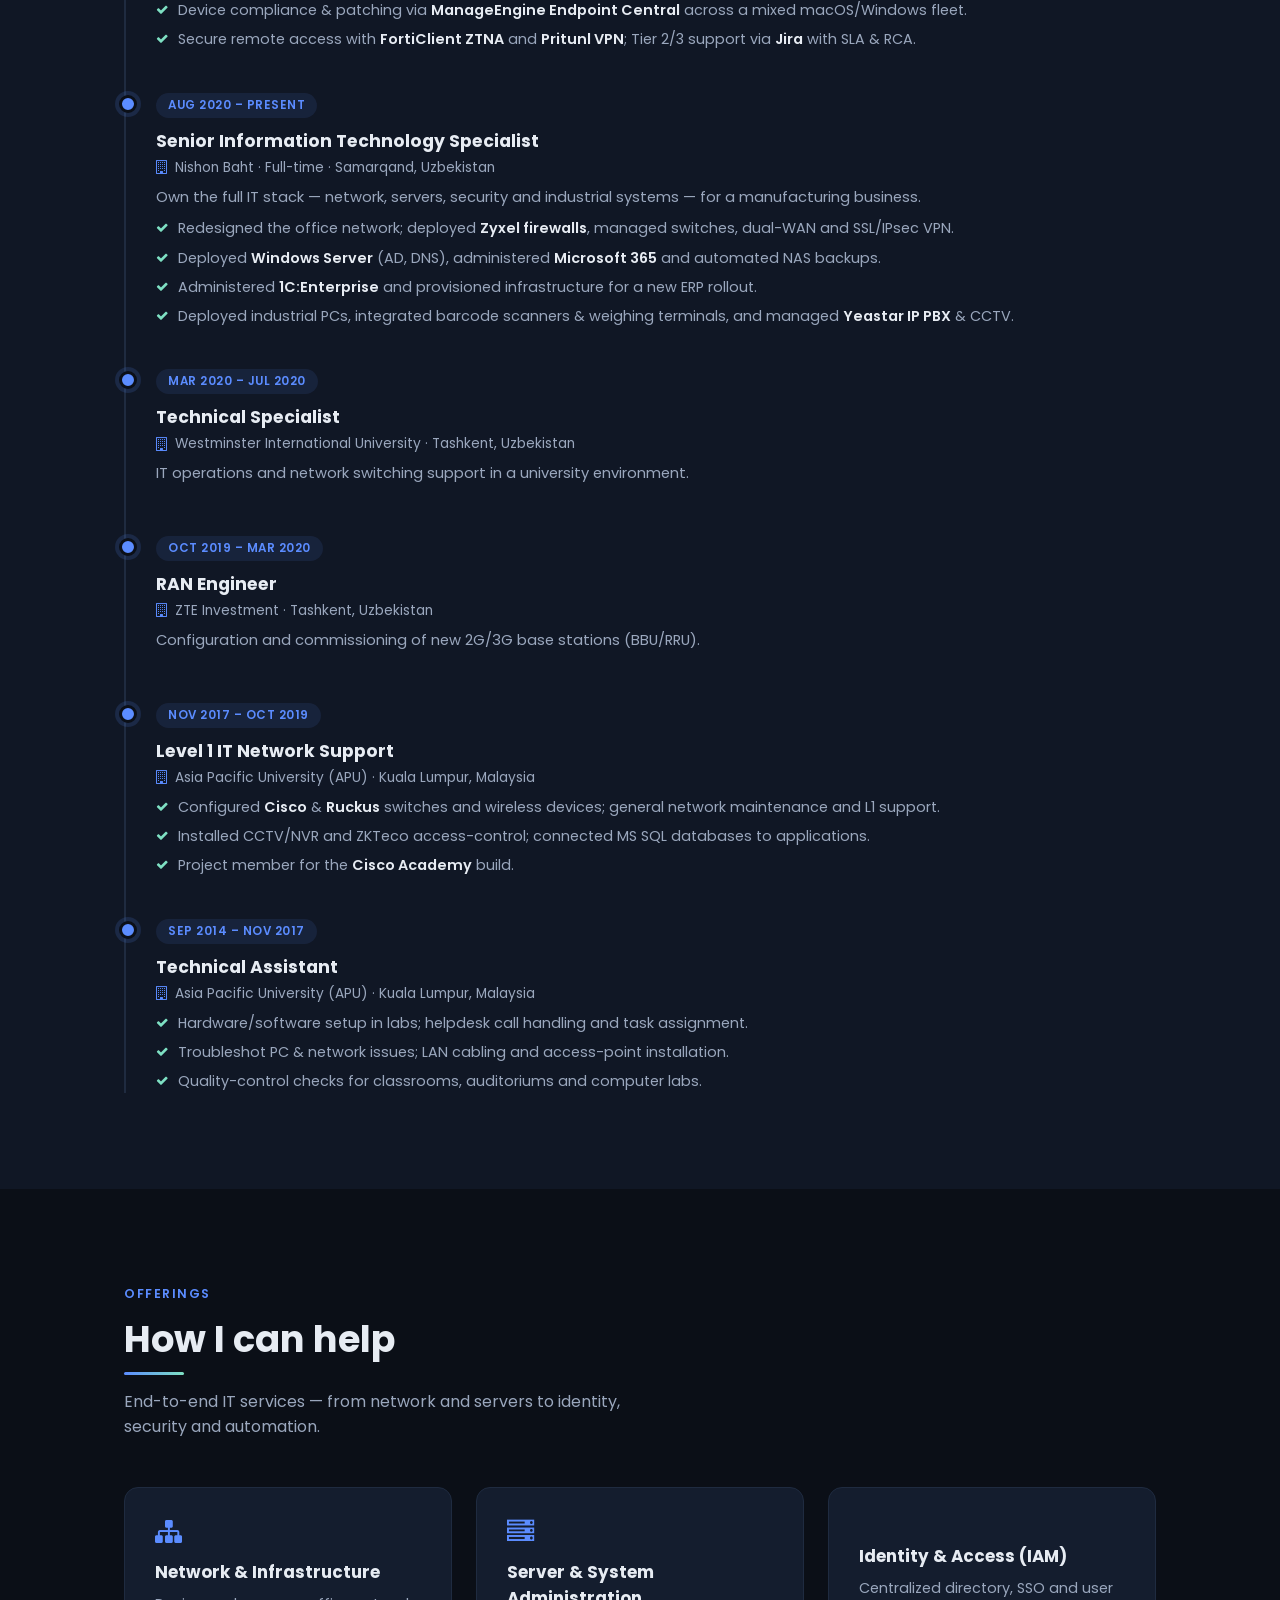
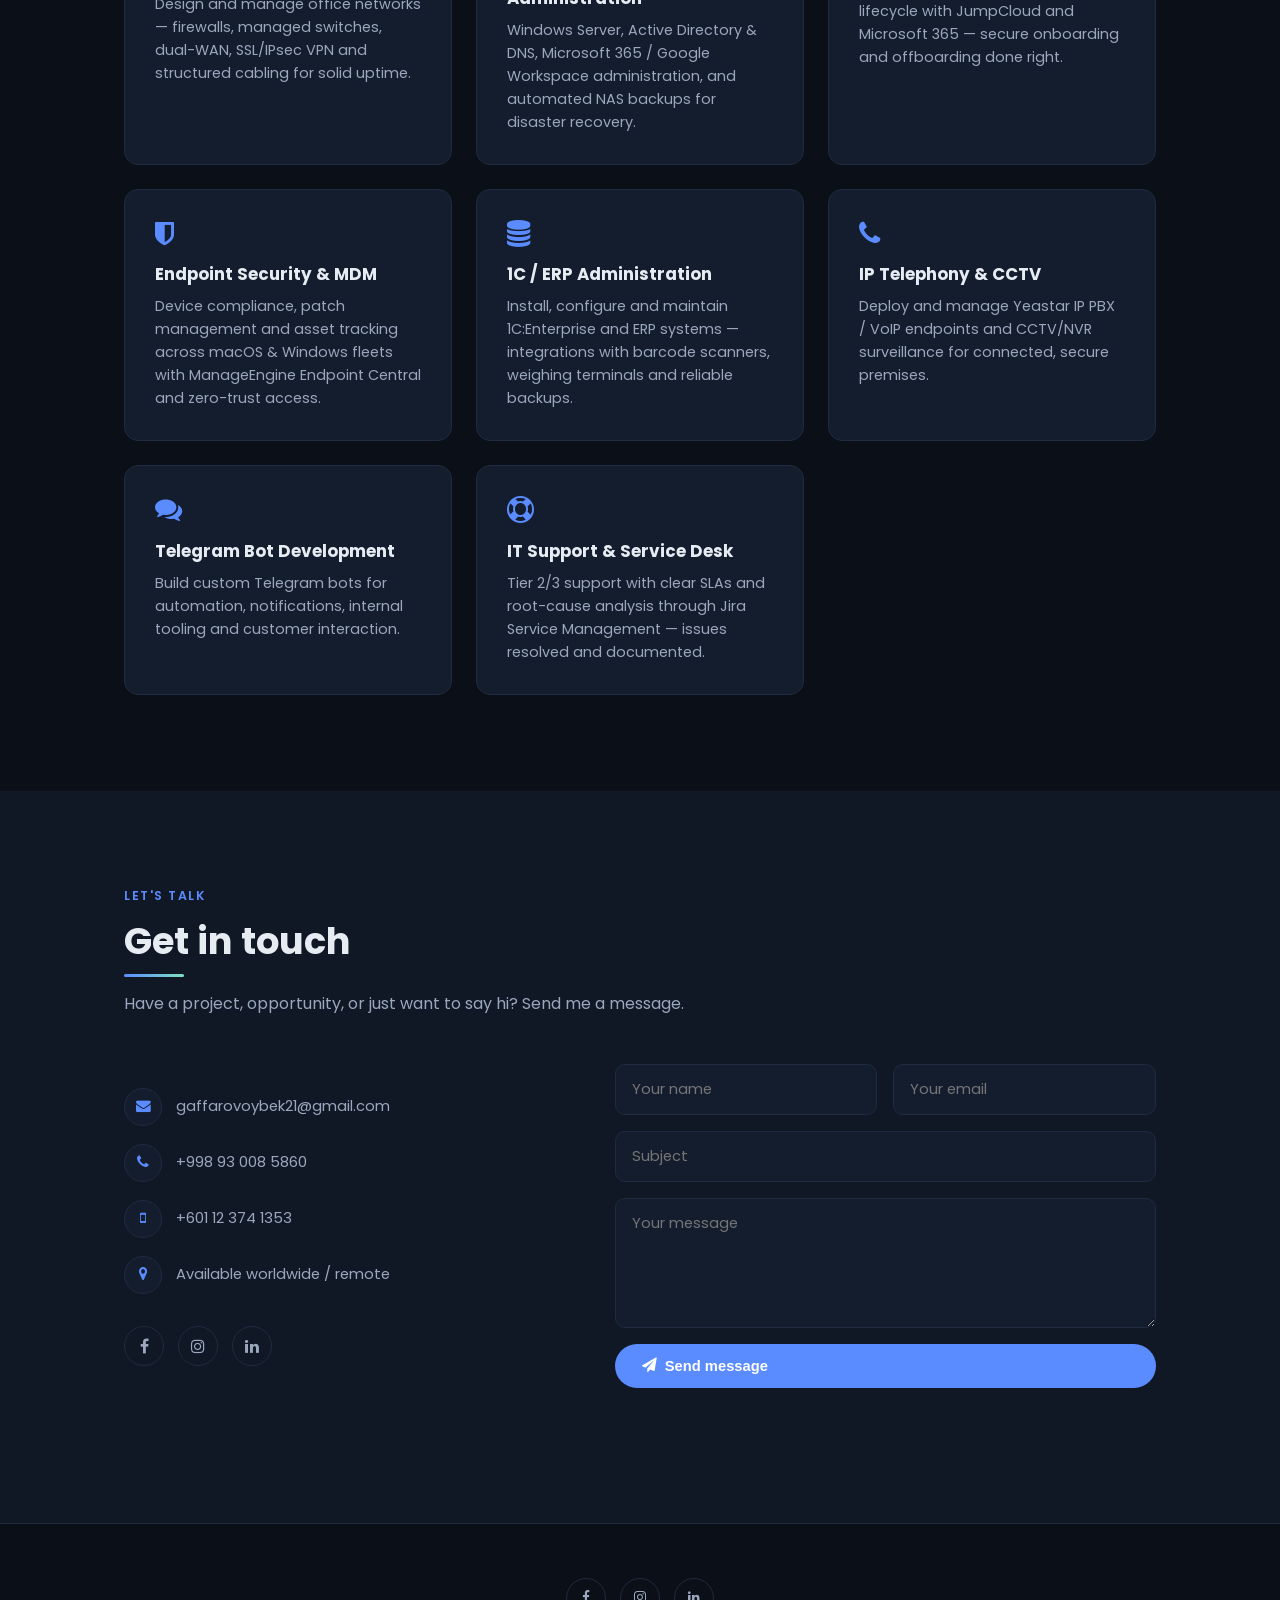
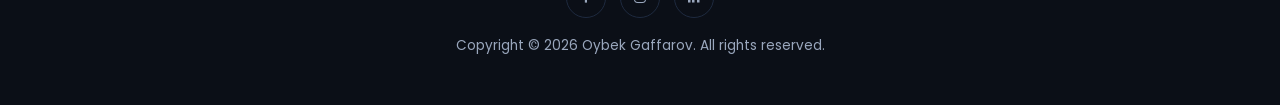
==== commit b674ce62: "Add themed animated canvas backgrounds per section (server, bars, timeline, mesh, signal)" ====
--- a/index.html
+++ b/index.html
@@ -72,6 +72,7 @@
 	</section>
 
 	<section class="bg-soft" id="about">
+		<canvas class="sec-bg" data-anim="server"></canvas>
 		<div class="container">
 			<div class="section-head reveal">
 				<div class="eyebrow">About me</div>
@@ -101,6 +102,7 @@
 	</section>
 
 	<section id="skills">
+		<canvas class="sec-bg" data-anim="bars"></canvas>
 		<div class="container">
 			<div class="section-head reveal">
 				<div class="eyebrow">What I do best</div>
@@ -144,6 +146,7 @@
 	</section>
 
 	<section class="bg-soft" id="experience">
+		<canvas class="sec-bg" data-anim="timeline"></canvas>
 		<div class="container">
 			<div class="section-head reveal">
 				<div class="eyebrow">My background</div>
@@ -239,6 +242,7 @@
 	</section>
 
 	<section id="services">
+		<canvas class="sec-bg" data-anim="mesh"></canvas>
 		<div class="container">
 			<div class="section-head reveal">
 				<div class="eyebrow">Offerings</div>
@@ -291,6 +295,7 @@
 	</section>
 
 	<section class="bg-soft" id="contact">
+		<canvas class="sec-bg" data-anim="signal"></canvas>
 		<div class="container">
 			<div class="section-head reveal">
 				<div class="eyebrow">Let's talk</div>
--- a/css/modern.css
+++ b/css/modern.css
@@ -155,37 +155,18 @@
 
 .bg-soft{background:var(--bg-soft);}
 
-/* Per-section cohesive background tints (subtle, accent-based) */
-section[id]{position:relative;}
-#about{background:
-  radial-gradient(circle at 85% 15%,rgba(91,140,255,.10),transparent 45%),
-  var(--bg-soft);}
-#skills{background:
-  radial-gradient(circle at 12% 20%,rgba(126,224,195,.09),transparent 45%),
-  var(--bg);}
-#experience{background:
-  radial-gradient(circle at 90% 80%,rgba(126,224,195,.10),transparent 50%),
-  var(--bg-soft);}
-#services{background:
-  radial-gradient(circle at 15% 85%,rgba(91,140,255,.10),transparent 48%),
-  var(--bg);}
-#contact{background:
-  radial-gradient(circle at 80% 20%,rgba(91,140,255,.10),transparent 45%),
-  radial-gradient(circle at 15% 90%,rgba(126,224,195,.08),transparent 45%),
-  var(--bg-soft);}
-
-/* Inner-page section tints (match the home-page sections) */
-.page-about section{background:
-  radial-gradient(circle at 85% 15%,rgba(91,140,255,.08),transparent 45%),var(--bg);}
-.page-about section.bg-soft{background:
-  radial-gradient(circle at 12% 20%,rgba(126,224,195,.09),transparent 45%),var(--bg-soft);}
-.page-services section{background:
-  radial-gradient(circle at 15% 85%,rgba(91,140,255,.09),transparent 48%),var(--bg);}
-.page-services section.bg-soft{background:
-  radial-gradient(circle at 90% 80%,rgba(126,224,195,.10),transparent 50%),var(--bg-soft);}
-.page-contact section{background:
-  radial-gradient(circle at 80% 20%,rgba(91,140,255,.09),transparent 45%),
-  radial-gradient(circle at 15% 90%,rgba(126,224,195,.08),transparent 45%),var(--bg);}
+/* Per-section animated canvas backgrounds (themed per section) */
+section[id]{position:relative;overflow:hidden;}
+#about,#experience,#contact{background:var(--bg-soft);}
+#skills,#services{background:var(--bg);}
+.sec-bg{position:absolute;inset:0;width:100%;height:100%;z-index:0;opacity:.55;pointer-events:none;}
+section[id] > .container{position:relative;z-index:1;}
+
+/* Inner-page sections also host canvases */
+.page-about section,.page-services section,.page-contact section{position:relative;overflow:hidden;}
+.page-about section,.page-services section,.page-contact section{background:var(--bg);}
+.page-about section.bg-soft,.page-services section.bg-soft,.page-contact section.bg-soft{background:var(--bg-soft);}
+.page-about section > .container,.page-services section > .container,.page-contact section > .container{position:relative;z-index:1;}
 
 /* About grid */
 .about-grid{display:grid;grid-template-columns:1fr 1fr;gap:48px;align-items:start;}
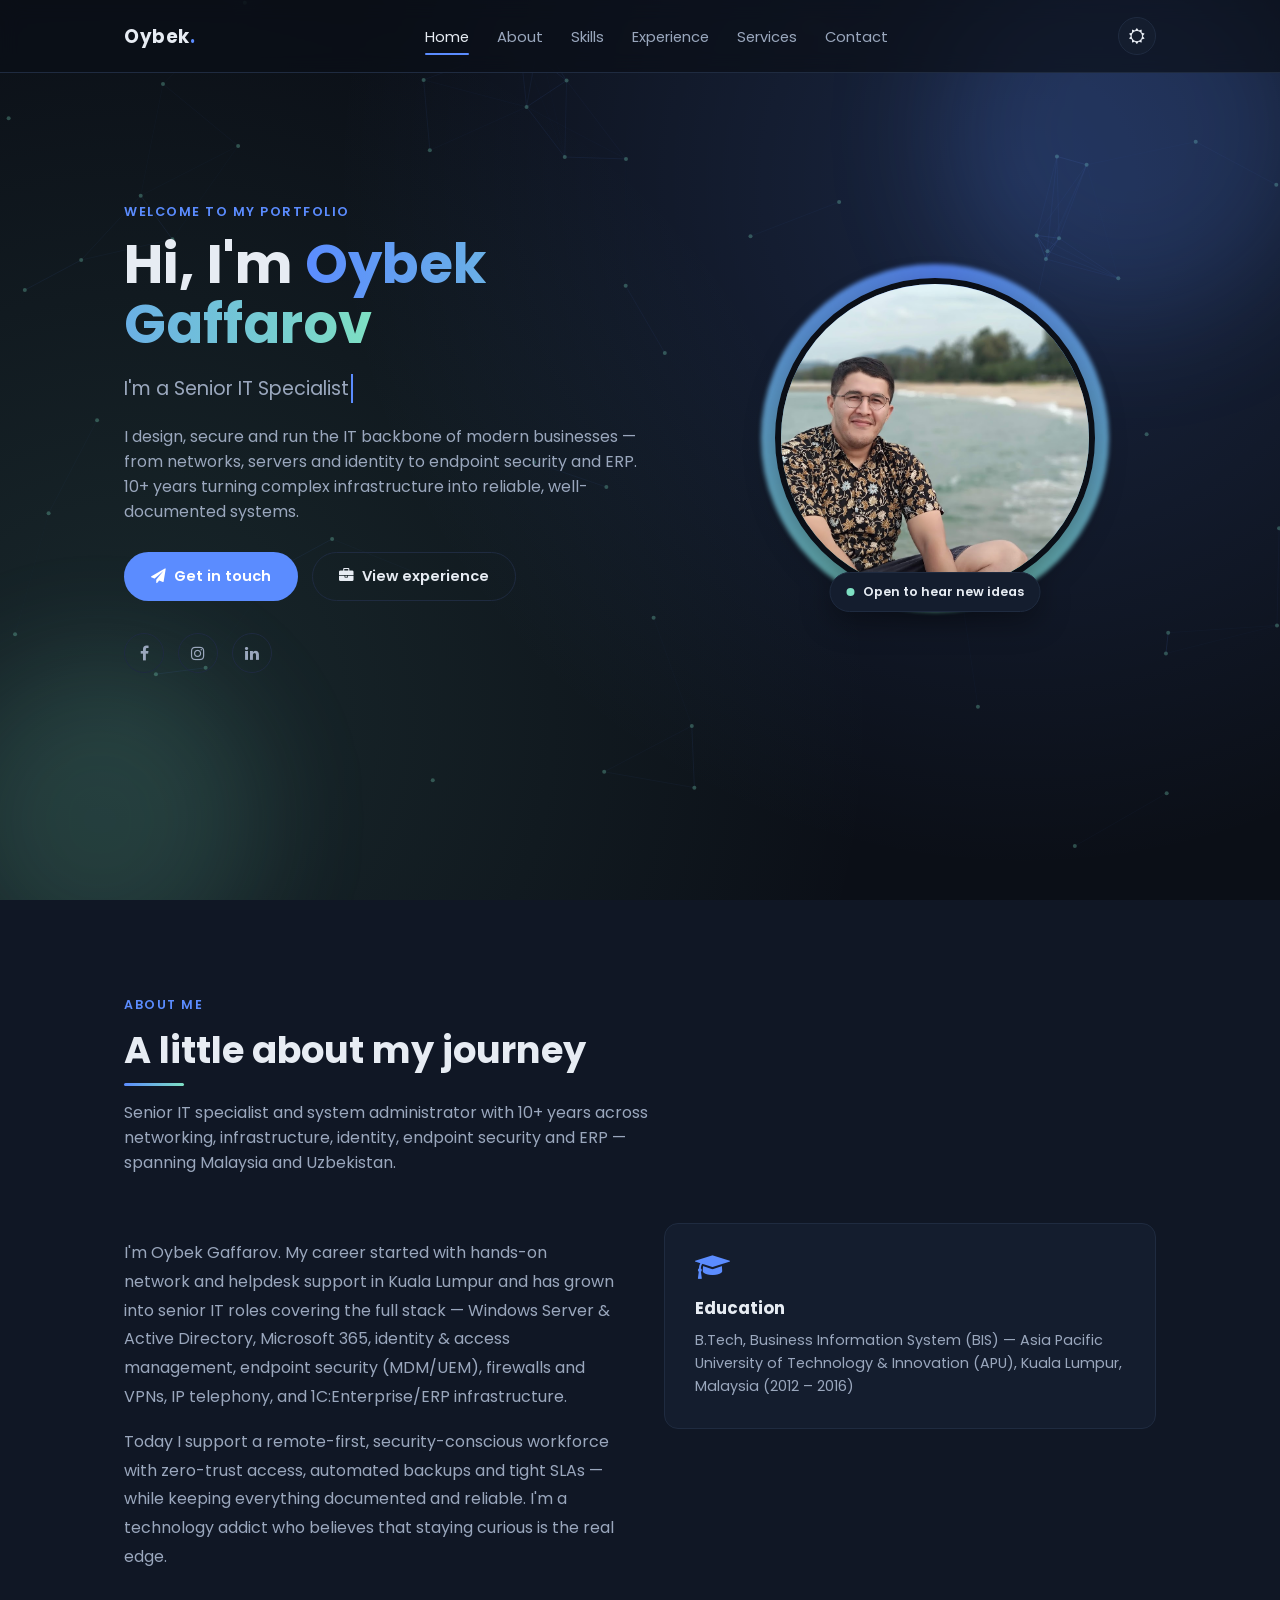
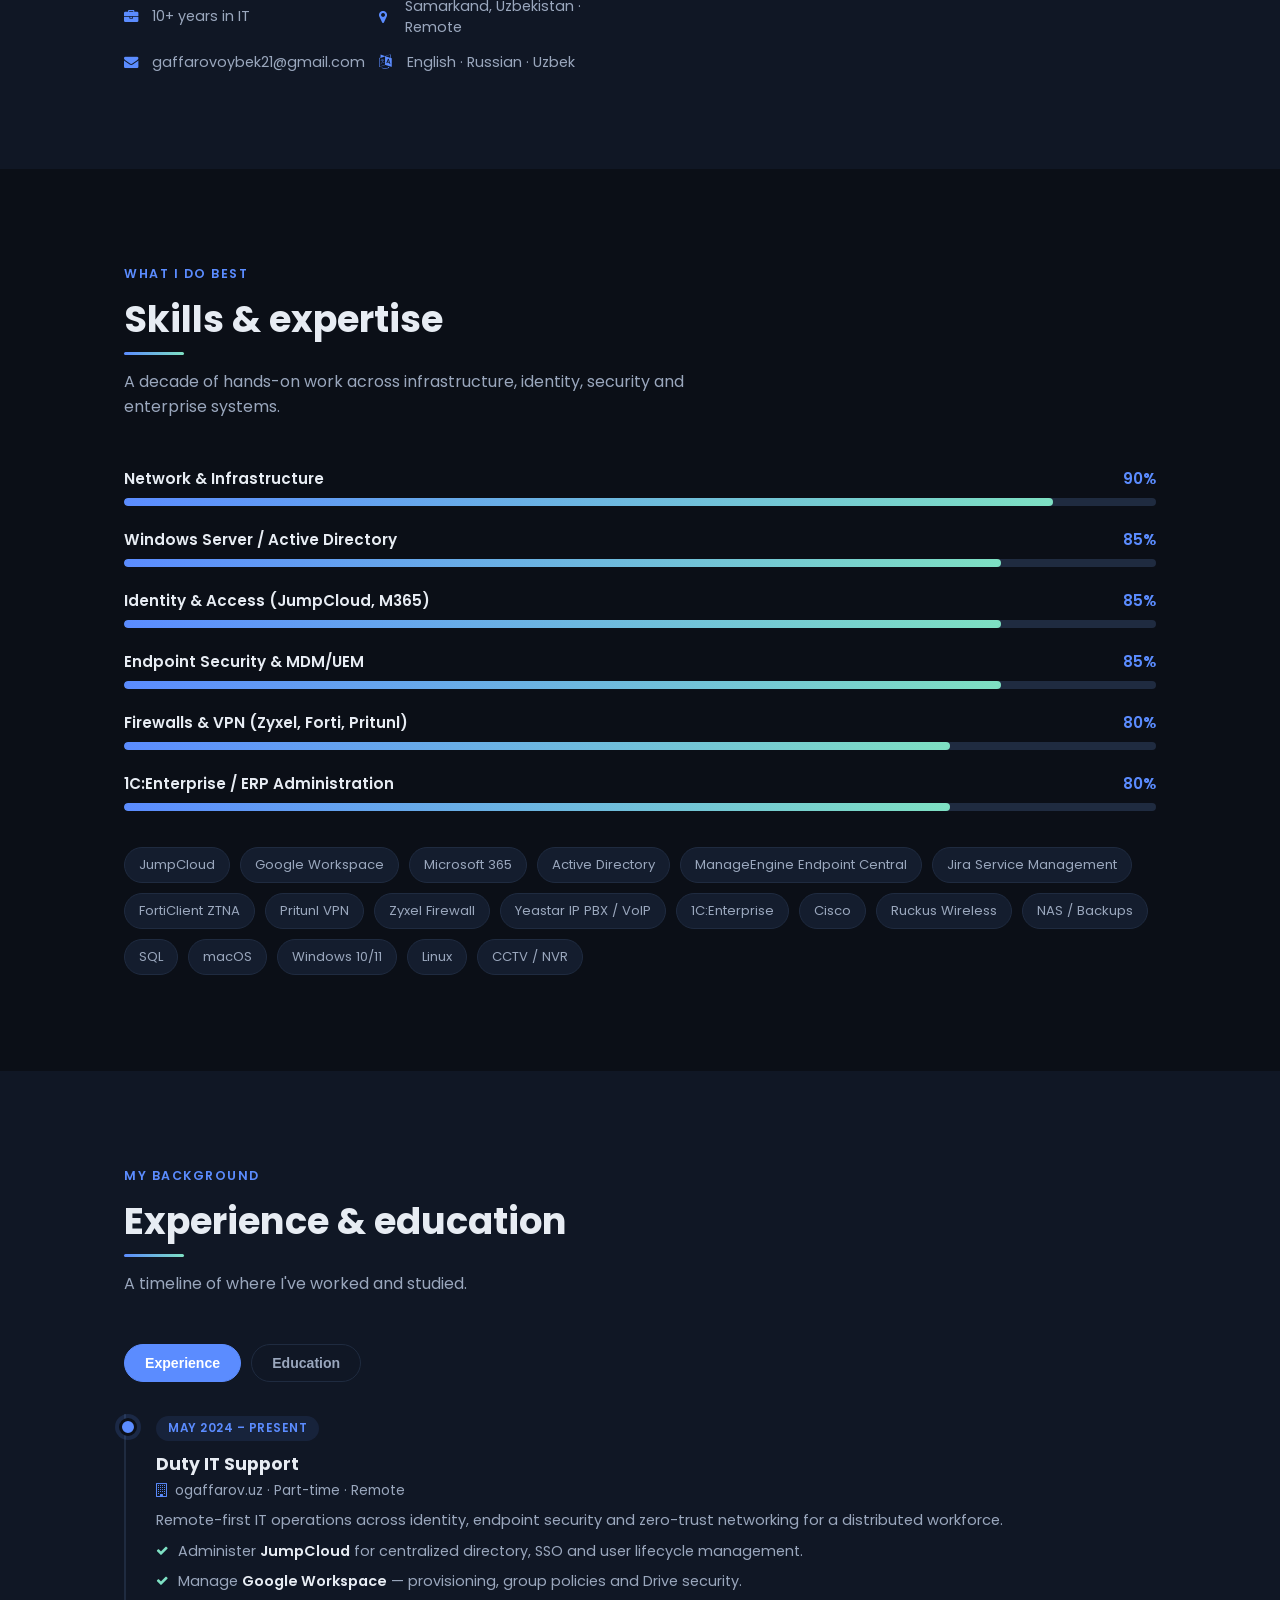
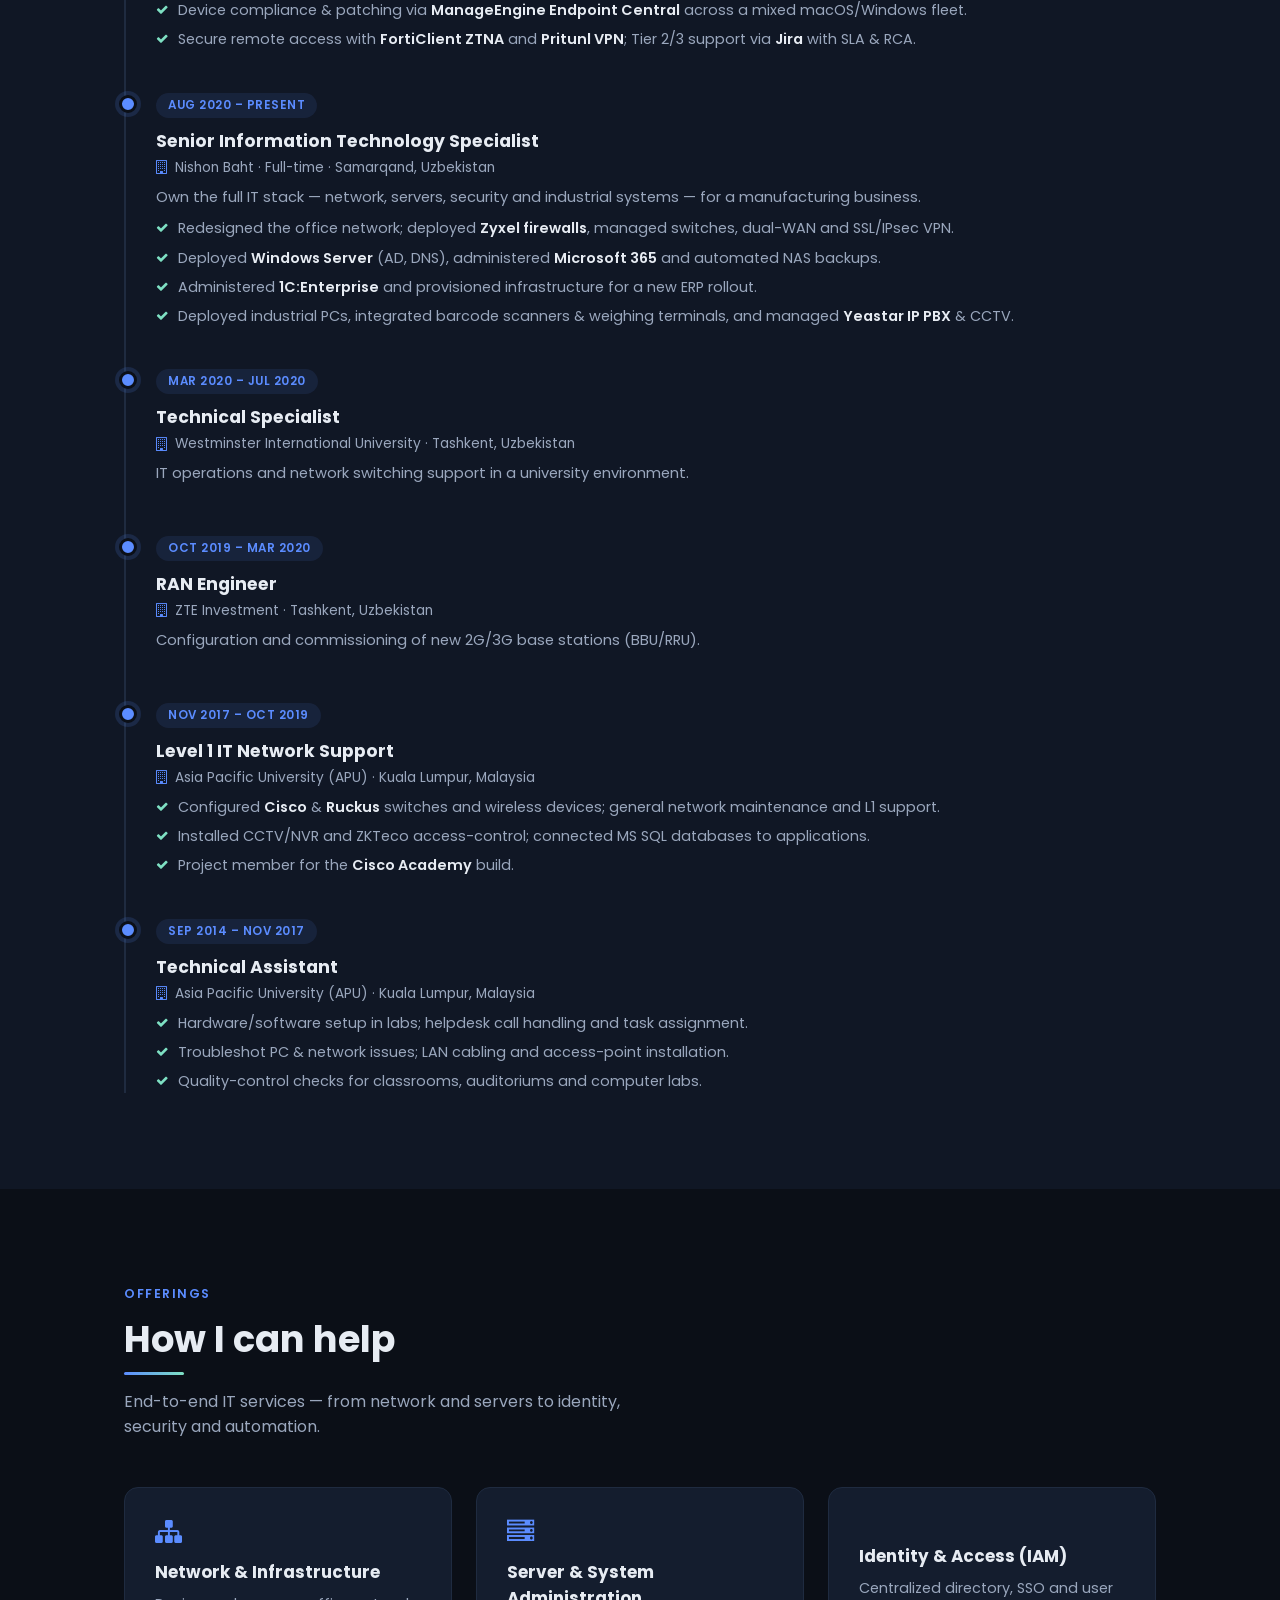
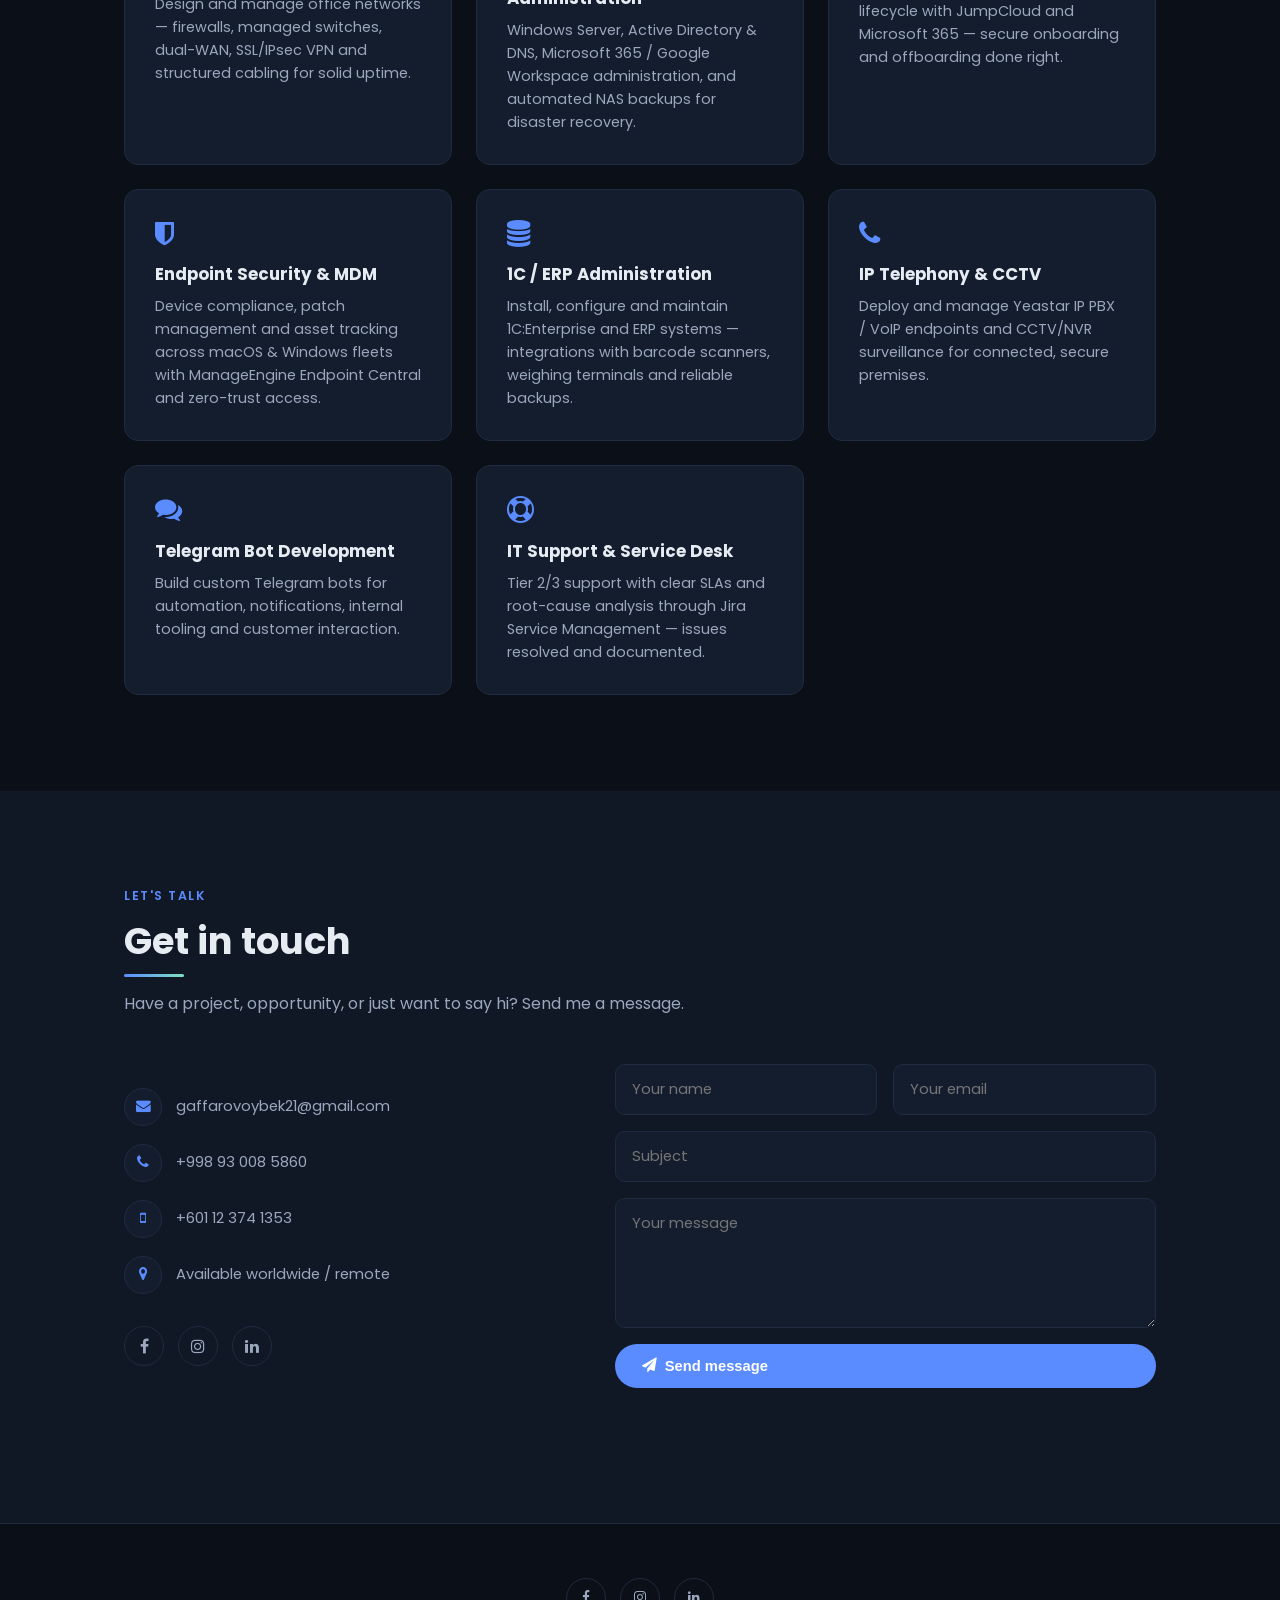
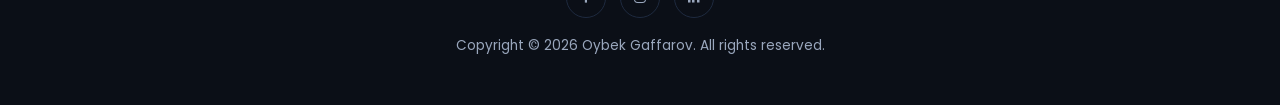
==== commit 9bb36930: "Replace skills bars background with orbiting rings animation" ====
--- a/index.html
+++ b/index.html
@@ -102,7 +102,7 @@
 	</section>
 
 	<section id="skills">
-		<canvas class="sec-bg" data-anim="bars"></canvas>
+		<canvas class="sec-bg" data-anim="orbit"></canvas>
 		<div class="container">
 			<div class="section-head reveal">
 				<div class="eyebrow">What I do best</div>
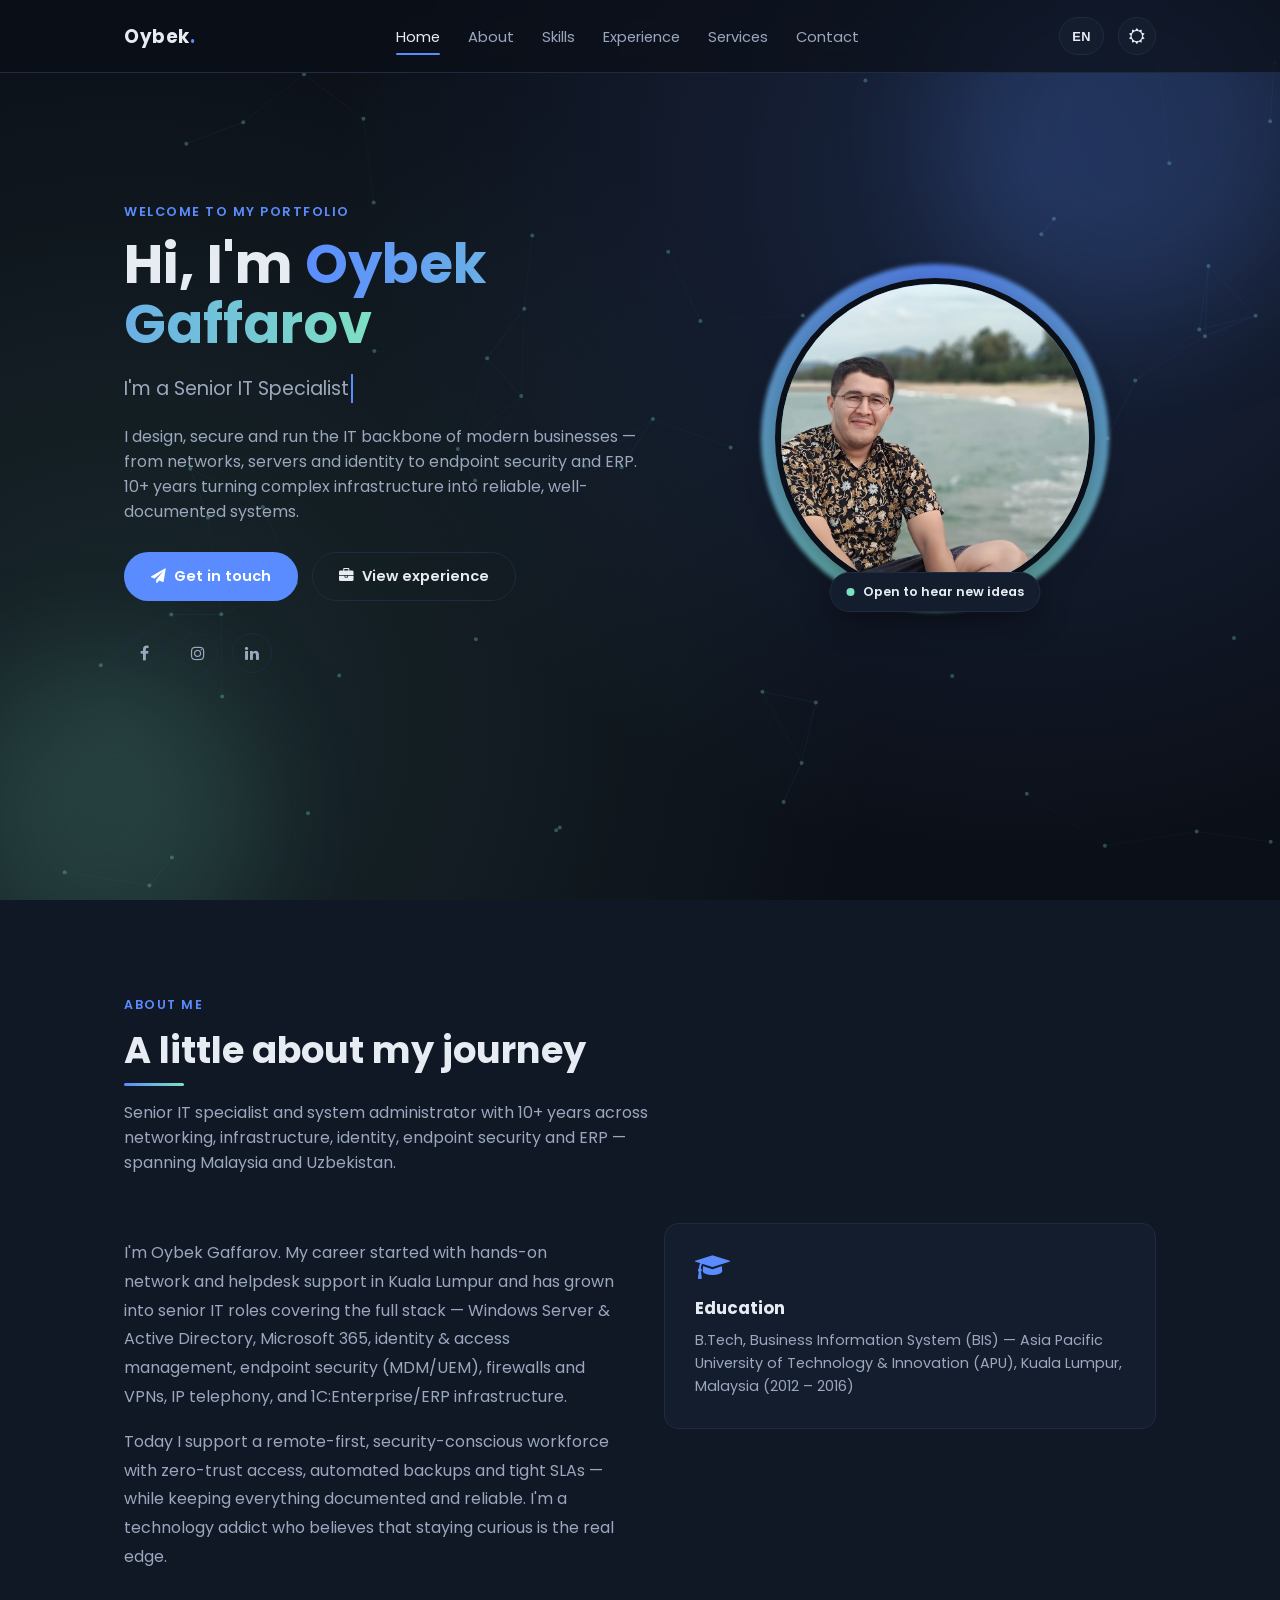
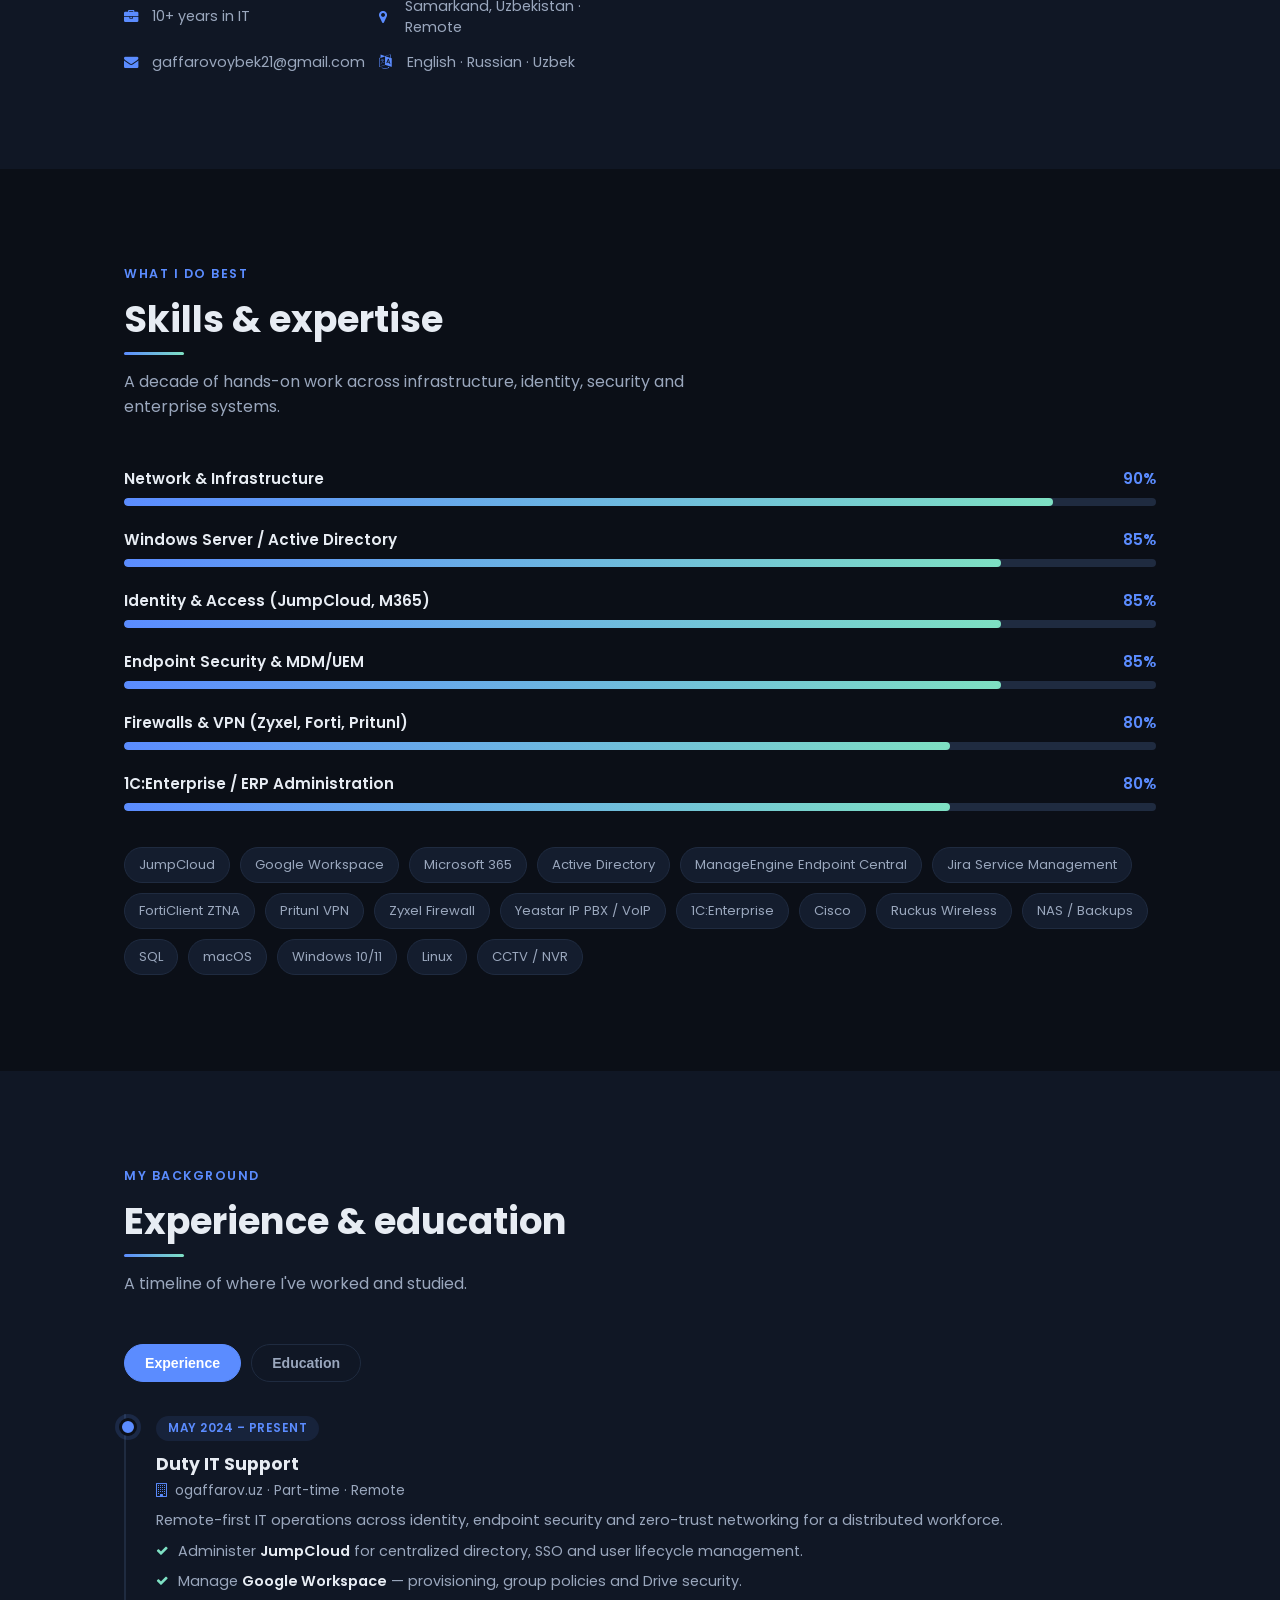
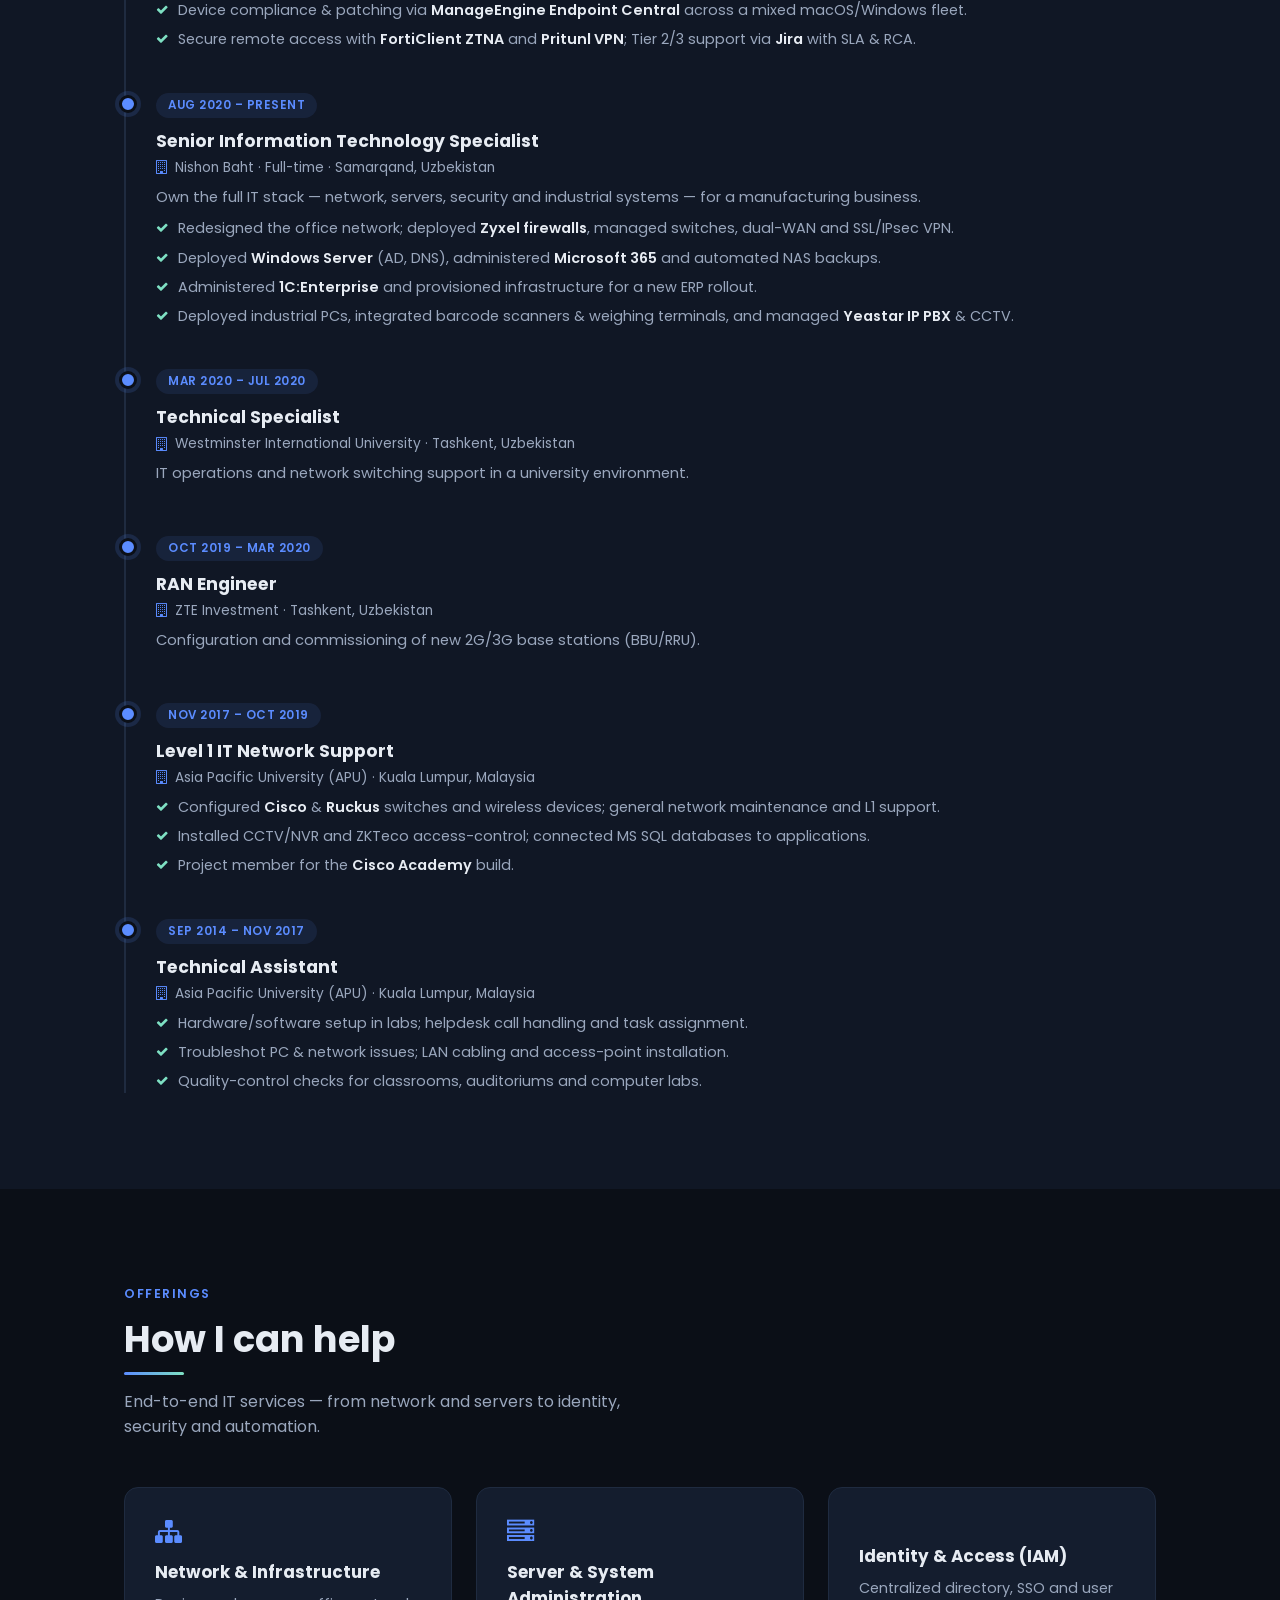
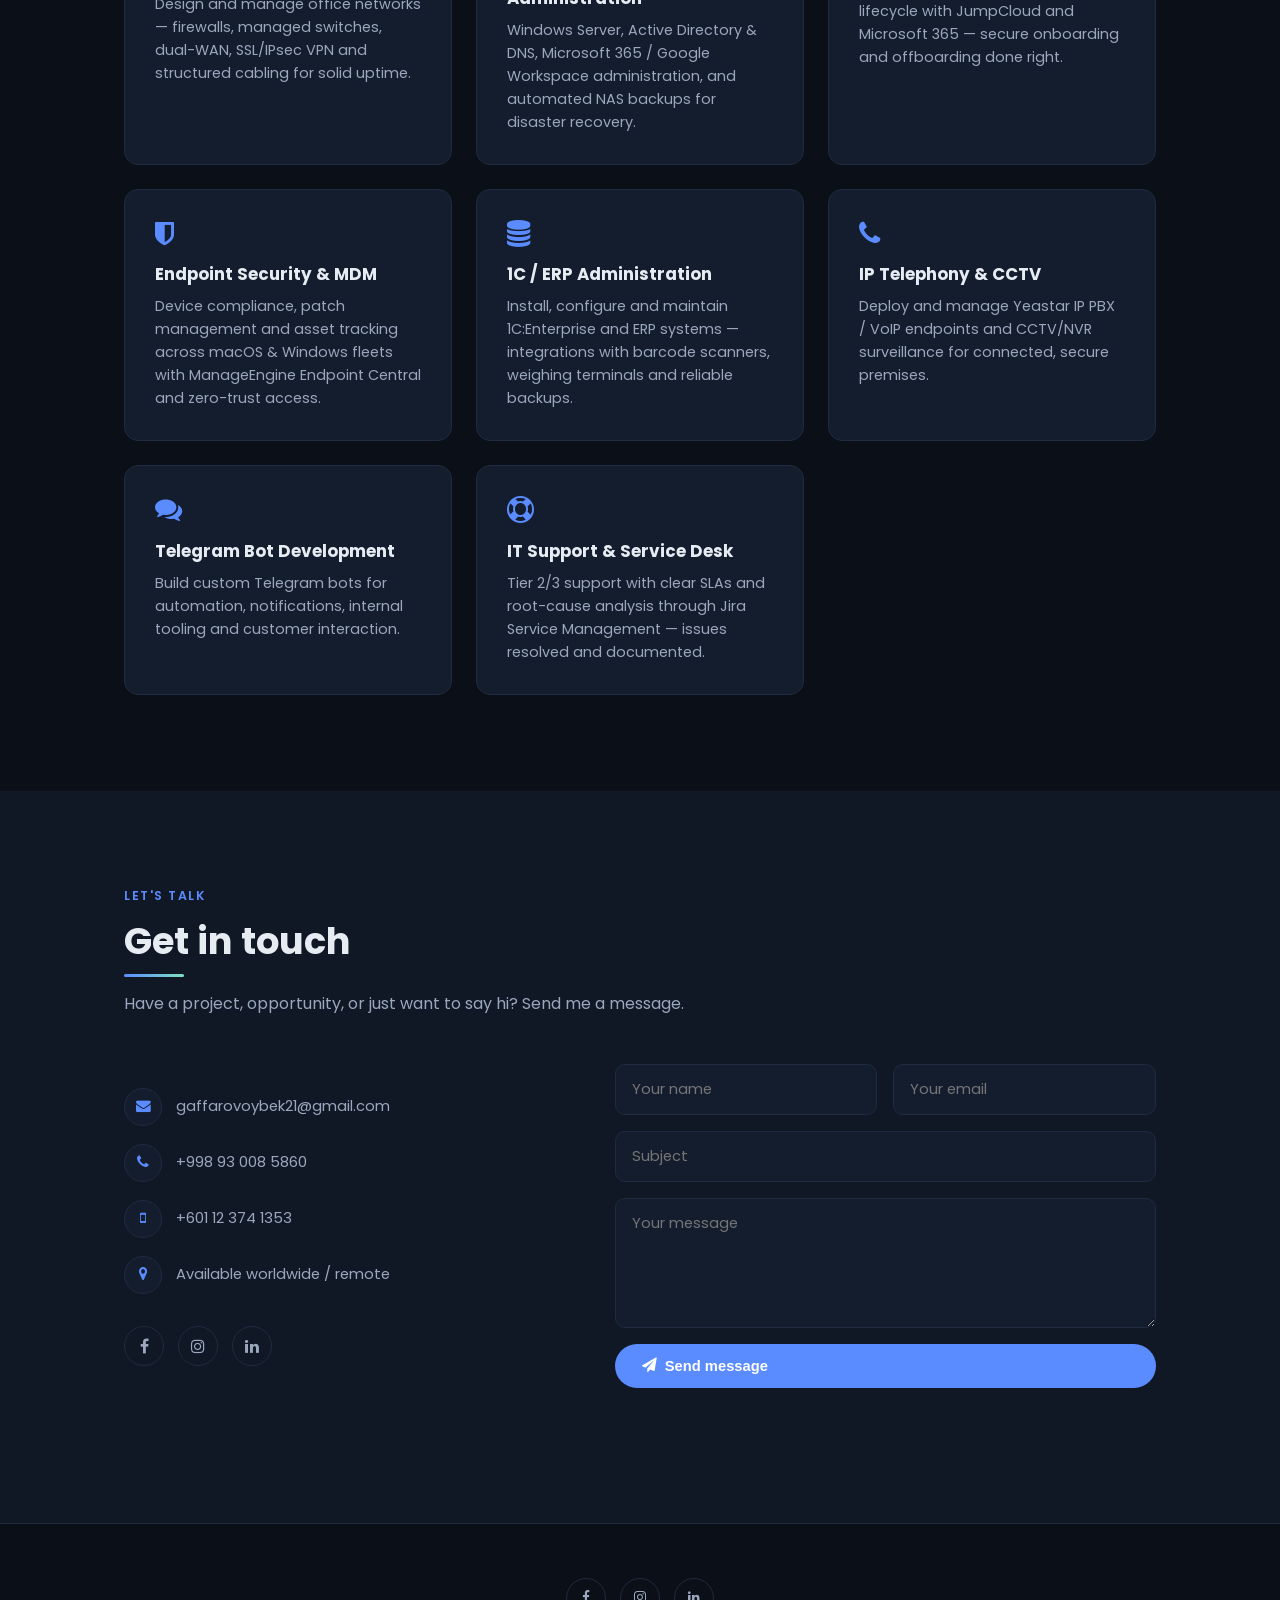
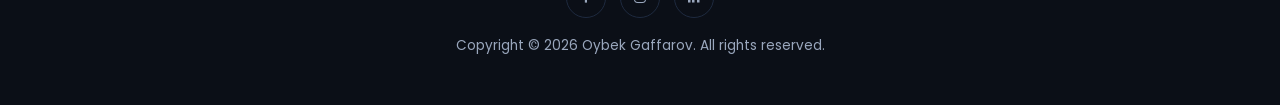
==== commit 0ce97d1a: "Add EN/RU language toggle with full Russian translation across all pages" ====
--- a/index.html
+++ b/index.html
@@ -28,14 +28,15 @@
 		<div class="container">
 			<a href="#home" class="brand">Oybek<span>.</span></a>
 			<ul class="nav-links">
-				<li><a href="#home">Home</a></li>
-				<li><a href="#about">About</a></li>
-				<li><a href="#skills">Skills</a></li>
-				<li><a href="#experience">Experience</a></li>
-				<li><a href="#services">Services</a></li>
-				<li><a href="#contact">Contact</a></li>
+				<li><a href="#home" data-i18n="nav.home">Home</a></li>
+				<li><a href="#about" data-i18n="nav.about">About</a></li>
+				<li><a href="#skills" data-i18n="nav.skills">Skills</a></li>
+				<li><a href="#experience" data-i18n="nav.experience">Experience</a></li>
+				<li><a href="#services" data-i18n="nav.services">Services</a></li>
+				<li><a href="#contact" data-i18n="nav.contact">Contact</a></li>
 			</ul>
 			<div class="nav-actions">
+				<button class="lang-toggle" aria-label="Toggle language">EN</button>
 				<button class="theme-toggle" aria-label="Toggle theme"><i class="fa fa-sun-o"></i></button>
 				<button class="nav-toggle" aria-label="Toggle menu"><i class="fa fa-bars"></i></button>
 			</div>
@@ -48,13 +49,13 @@
 		<span class="blob b2"></span>
 		<div class="container">
 			<div class="hero-text reveal">
-				<div class="hero-eyebrow">Welcome to my portfolio</div>
-				<h1>Hi, I'm <span class="highlight">Oybek Gaffarov</span></h1>
-				<p class="role">I'm a <span id="typed-role" data-roles='["Senior IT Specialist","System Administrator","Network Engineer","IAM &amp; Endpoint Specialist","1C/ERP Administrator"]'></span><span class="cursor">&nbsp;</span></p>
-				<p class="lead">I design, secure and run the IT backbone of modern businesses — from networks, servers and identity to endpoint security and ERP. 10+ years turning complex infrastructure into reliable, well-documented systems.</p>
+				<div class="hero-eyebrow" data-i18n="hero.eyebrow">Welcome to my portfolio</div>
+				<h1 data-i18n-html="hero.h1">Hi, I'm <span class="highlight">Oybek Gaffarov</span></h1>
+				<p class="role">I'm a <span id="typed-role" data-roles='["Senior IT Specialist","System Administrator","Network Engineer","IAM &amp; Endpoint Specialist","1C/ERP Administrator"]' data-roles-ru='["Старший ИТ-специалист","Системный администратор","Сетевой инженер","Специалист по IAM и безопасности","Администратор 1С/ERP"]'></span><span class="cursor">&nbsp;</span></p>
+				<p class="lead" data-i18n="hero.lead">I design, secure and run the IT backbone of modern businesses — from networks, servers and identity to endpoint security and ERP. 10+ years turning complex infrastructure into reliable, well-documented systems.</p>
 				<div class="btn-row">
-					<a href="#contact" class="btn btn-primary"><i class="fa fa-paper-plane"></i> Get in touch</a>
-					<a href="#experience" class="btn btn-outline"><i class="fa fa-briefcase"></i> View experience</a>
+					<a href="#contact" class="btn btn-primary"><i class="fa fa-paper-plane"></i> <span data-i18n="hero.btn.contact">Get in touch</span></a>
+					<a href="#experience" class="btn btn-outline"><i class="fa fa-briefcase"></i> <span data-i18n="hero.btn.experience">View experience</span></a>
 				</div>
 				<div class="social-row">
 					<a href="https://ru-ru.facebook.com/oybek.gaffarov" target="_blank" rel="noopener" aria-label="Facebook"><i class="fa fa-facebook"></i></a>
@@ -65,7 +66,7 @@
 			<div class="hero-portrait-wrap reveal">
 				<div class="hero-portrait">
 					<div class="ring"><img src="img/personal.jpg" alt="Oybek Gaffarov"></div>
-					<div class="badge"><span class="dot"></span> Open to hear new ideas</div>
+					<div class="badge"><span class="dot"></span> <span data-i18n="hero.badge">Open to hear new ideas</span></div>
 				</div>
 			</div>
 		</div>
@@ -75,26 +76,26 @@
 		<canvas class="sec-bg" data-anim="server"></canvas>
 		<div class="container">
 			<div class="section-head reveal">
-				<div class="eyebrow">About me</div>
-				<h2>A little about my journey</h2>
-				<p>Senior IT specialist and system administrator with 10+ years across networking, infrastructure, identity, endpoint security and ERP — spanning Malaysia and Uzbekistan.</p>
+				<div class="eyebrow" data-i18n="about.eyebrow">About me</div>
+				<h2 data-i18n="about.h2">A little about my journey</h2>
+				<p data-i18n="about.lead">Senior IT specialist and system administrator with 10+ years across networking, infrastructure, identity, endpoint security and ERP — spanning Malaysia and Uzbekistan.</p>
 			</div>
 			<div class="about-grid">
 				<div class="reveal">
-					<p>I'm Oybek Gaffarov. My career started with hands-on network and helpdesk support in Kuala Lumpur and has grown into senior IT roles covering the full stack — Windows Server &amp; Active Directory, Microsoft 365, identity &amp; access management, endpoint security (MDM/UEM), firewalls and VPNs, IP telephony, and 1C:Enterprise/ERP infrastructure.</p>
-					<p>Today I support a remote-first, security-conscious workforce with zero-trust access, automated backups and tight SLAs — while keeping everything documented and reliable. I'm a technology addict who believes that staying curious is the real edge.</p>
+					<p data-i18n-html="about.p1">I'm Oybek Gaffarov. My career started with hands-on network and helpdesk support in Kuala Lumpur and has grown into senior IT roles covering the full stack — Windows Server &amp; Active Directory, Microsoft 365, identity &amp; access management, endpoint security (MDM/UEM), firewalls and VPNs, IP telephony, and 1C:Enterprise/ERP infrastructure.</p>
+					<p data-i18n="about.p2">Today I support a remote-first, security-conscious workforce with zero-trust access, automated backups and tight SLAs — while keeping everything documented and reliable. I'm a technology addict who believes that staying curious is the real edge.</p>
 					<ul class="facts">
-						<li><i class="fa fa-briefcase"></i> 10+ years in IT</li>
-						<li><i class="fa fa-map-marker"></i> Samarkand, Uzbekistan · Remote</li>
+						<li><i class="fa fa-briefcase"></i> <span data-i18n="about.fact1">10+ years in IT</span></li>
+						<li><i class="fa fa-map-marker"></i> <span data-i18n="about.fact2">Samarkand, Uzbekistan · Remote</span></li>
 						<li><i class="fa fa-envelope"></i> gaffarovoybek21@gmail.com</li>
-						<li><i class="fa fa-language"></i> English · Russian · Uzbek</li>
+						<li><i class="fa fa-language"></i> <span data-i18n="about.fact4">English · Russian · Uzbek</span></li>
 					</ul>
 				</div>
 				<div class="reveal">
 					<div class="card">
 						<i class="fa fa-graduation-cap"></i>
-						<h4>Education</h4>
-						<p>B.Tech, Business Information System (BIS) — Asia Pacific University of Technology &amp; Innovation (APU), Kuala Lumpur, Malaysia (2012 – 2016)</p>
+						<h4 data-i18n="about.edu.title">Education</h4>
+						<p data-i18n="about.edu.body">B.Tech, Business Information System (BIS) — Asia Pacific University of Technology &amp; Innovation (APU), Kuala Lumpur, Malaysia (2012 – 2016)</p>
 					</div>
 				</div>
 			</div>
@@ -105,33 +106,33 @@
 		<canvas class="sec-bg" data-anim="orbit"></canvas>
 		<div class="container">
 			<div class="section-head reveal">
-				<div class="eyebrow">What I do best</div>
-				<h2>Skills &amp; expertise</h2>
-				<p>A decade of hands-on work across infrastructure, identity, security and enterprise systems.</p>
+				<div class="eyebrow" data-i18n="skills.eyebrow">What I do best</div>
+				<h2 data-i18n="skills.h2">Skills &amp; expertise</h2>
+				<p data-i18n="skills.lead">A decade of hands-on work across infrastructure, identity, security and enterprise systems.</p>
 			</div>
 			<div class="skills-grid reveal">
 				<div class="skill-item">
-					<h4>Network &amp; Infrastructure <span class="pct">90%</span></h4>
+					<h4><span data-i18n="skill.network">Network &amp; Infrastructure</span> <span class="pct">90%</span></h4>
 					<div class="bar"><span data-pct="90"></span></div>
 				</div>
 				<div class="skill-item">
-					<h4>Windows Server / Active Directory <span class="pct">85%</span></h4>
+					<h4><span data-i18n="skill.winserver">Windows Server / Active Directory</span> <span class="pct">85%</span></h4>
 					<div class="bar"><span data-pct="85"></span></div>
 				</div>
 				<div class="skill-item">
-					<h4>Identity &amp; Access (JumpCloud, M365) <span class="pct">85%</span></h4>
+					<h4><span data-i18n="skill.iam">Identity &amp; Access (JumpCloud, M365)</span> <span class="pct">85%</span></h4>
 					<div class="bar"><span data-pct="85"></span></div>
 				</div>
 				<div class="skill-item">
-					<h4>Endpoint Security &amp; MDM/UEM <span class="pct">85%</span></h4>
+					<h4><span data-i18n="skill.endpoint">Endpoint Security &amp; MDM/UEM</span> <span class="pct">85%</span></h4>
 					<div class="bar"><span data-pct="85"></span></div>
 				</div>
 				<div class="skill-item">
-					<h4>Firewalls &amp; VPN (Zyxel, Forti, Pritunl) <span class="pct">80%</span></h4>
+					<h4><span data-i18n="skill.firewalls">Firewalls &amp; VPN (Zyxel, Forti, Pritunl)</span> <span class="pct">80%</span></h4>
 					<div class="bar"><span data-pct="80"></span></div>
 				</div>
 				<div class="skill-item">
-					<h4>1C:Enterprise / ERP Administration <span class="pct">80%</span></h4>
+					<h4><span data-i18n="skill.erp">1C:Enterprise / ERP Administration</span> <span class="pct">80%</span></h4>
 					<div class="bar"><span data-pct="80"></span></div>
 				</div>
 			</div>
@@ -149,71 +150,71 @@
 		<canvas class="sec-bg" data-anim="timeline"></canvas>
 		<div class="container">
 			<div class="section-head reveal">
-				<div class="eyebrow">My background</div>
-				<h2>Experience &amp; education</h2>
-				<p>A timeline of where I've worked and studied.</p>
+				<div class="eyebrow" data-i18n="exp.eyebrow">My background</div>
+				<h2 data-i18n="exp.h2">Experience &amp; education</h2>
+				<p data-i18n="exp.lead">A timeline of where I've worked and studied.</p>
 			</div>
 			<div class="reveal">
 				<div class="tabs">
-					<button class="tab-btn active" data-tab="exp-panel">Experience</button>
-					<button class="tab-btn" data-tab="edu-panel">Education</button>
+					<button class="tab-btn active" data-tab="exp-panel" data-i18n="exp.tab.experience">Experience</button>
+					<button class="tab-btn" data-tab="edu-panel" data-i18n="exp.tab.education">Education</button>
 				</div>
 				<div class="tab-panel active" id="exp-panel">
 					<div class="timeline">
 						<div class="timeline-item">
-							<div class="period">May 2024 – Present</div>
-							<h4>Duty IT Support</h4>
-							<div class="company"><i class="fa fa-building-o"></i> ogaffarov.uz · Part-time · Remote</div>
-							<p>Remote-first IT operations across identity, endpoint security and zero-trust networking for a distributed workforce.</p>
+							<div class="period" data-i18n="exp.t1.period">May 2024 – Present</div>
+							<h4 data-i18n="exp.t1.title">Duty IT Support</h4>
+							<div class="company"><i class="fa fa-building-o"></i> <span data-i18n="exp.t1.company">ogaffarov.uz · Part-time · Remote</span></div>
+							<p data-i18n="exp.t1.desc">Remote-first IT operations across identity, endpoint security and zero-trust networking for a distributed workforce.</p>
 							<ul class="role-points">
-								<li>Administer <strong>JumpCloud</strong> for centralized directory, SSO and user lifecycle management.</li>
-								<li>Manage <strong>Google Workspace</strong> — provisioning, group policies and Drive security.</li>
-								<li>Device compliance &amp; patching via <strong>ManageEngine Endpoint Central</strong> across a mixed macOS/Windows fleet.</li>
-								<li>Secure remote access with <strong>FortiClient ZTNA</strong> and <strong>Pritunl VPN</strong>; Tier 2/3 support via <strong>Jira</strong> with SLA &amp; RCA.</li>
+								<li data-i18n-html="exp.t1.li1">Administer <strong>JumpCloud</strong> for centralized directory, SSO and user lifecycle management.</li>
+								<li data-i18n-html="exp.t1.li2">Manage <strong>Google Workspace</strong> — provisioning, group policies and Drive security.</li>
+								<li data-i18n-html="exp.t1.li3">Device compliance &amp; patching via <strong>ManageEngine Endpoint Central</strong> across a mixed macOS/Windows fleet.</li>
+								<li data-i18n-html="exp.t1.li4">Secure remote access with <strong>FortiClient ZTNA</strong> and <strong>Pritunl VPN</strong>; Tier 2/3 support via <strong>Jira</strong> with SLA &amp; RCA.</li>
 							</ul>
 						</div>
 						<div class="timeline-item">
-							<div class="period">Aug 2020 – Present</div>
-							<h4>Senior Information Technology Specialist</h4>
-							<div class="company"><i class="fa fa-building-o"></i> Nishon Baht · Full-time · Samarqand, Uzbekistan</div>
-							<p>Own the full IT stack — network, servers, security and industrial systems — for a manufacturing business.</p>
+							<div class="period" data-i18n="exp.t2.period">Aug 2020 – Present</div>
+							<h4 data-i18n="exp.t2.title">Senior Information Technology Specialist</h4>
+							<div class="company"><i class="fa fa-building-o"></i> <span data-i18n="exp.t2.company">Nishon Baht · Full-time · Samarqand, Uzbekistan</span></div>
+							<p data-i18n="exp.t2.desc">Own the full IT stack — network, servers, security and industrial systems — for a manufacturing business.</p>
 							<ul class="role-points">
-								<li>Redesigned the office network; deployed <strong>Zyxel firewalls</strong>, managed switches, dual-WAN and SSL/IPsec VPN.</li>
-								<li>Deployed <strong>Windows Server</strong> (AD, DNS), administered <strong>Microsoft 365</strong> and automated NAS backups.</li>
-								<li>Administered <strong>1C:Enterprise</strong> and provisioned infrastructure for a new ERP rollout.</li>
-								<li>Deployed industrial PCs, integrated barcode scanners &amp; weighing terminals, and managed <strong>Yeastar IP PBX</strong> &amp; CCTV.</li>
+								<li data-i18n-html="exp.t2.li1">Redesigned the office network; deployed <strong>Zyxel firewalls</strong>, managed switches, dual-WAN and SSL/IPsec VPN.</li>
+								<li data-i18n-html="exp.t2.li2">Deployed <strong>Windows Server</strong> (AD, DNS), administered <strong>Microsoft 365</strong> and automated NAS backups.</li>
+								<li data-i18n-html="exp.t2.li3">Administered <strong>1C:Enterprise</strong> and provisioned infrastructure for a new ERP rollout.</li>
+								<li data-i18n-html="exp.t2.li4">Deployed industrial PCs, integrated barcode scanners &amp; weighing terminals, and managed <strong>Yeastar IP PBX</strong> &amp; CCTV.</li>
 							</ul>
 						</div>
 						<div class="timeline-item">
-							<div class="period">Mar 2020 – Jul 2020</div>
-							<h4>Technical Specialist</h4>
-							<div class="company"><i class="fa fa-building-o"></i> Westminster International University · Tashkent, Uzbekistan</div>
-							<p>IT operations and network switching support in a university environment.</p>
-						</div>
-						<div class="timeline-item">
-							<div class="period">Oct 2019 – Mar 2020</div>
-							<h4>RAN Engineer</h4>
-							<div class="company"><i class="fa fa-building-o"></i> ZTE Investment · Tashkent, Uzbekistan</div>
-							<p>Configuration and commissioning of new 2G/3G base stations (BBU/RRU).</p>
-						</div>
-						<div class="timeline-item">
-							<div class="period">Nov 2017 – Oct 2019</div>
-							<h4>Level 1 IT Network Support</h4>
+							<div class="period" data-i18n="exp.t3.period">Mar 2020 – Jul 2020</div>
+							<h4 data-i18n="exp.t3.title">Technical Specialist</h4>
+							<div class="company"><i class="fa fa-building-o"></i> <span data-i18n="exp.t3.company">Westminster International University · Tashkent, Uzbekistan</span></div>
+							<p data-i18n="exp.t3.desc">IT operations and network switching support in a university environment.</p>
+						</div>
+						<div class="timeline-item">
+							<div class="period" data-i18n="exp.t4.period">Oct 2019 – Mar 2020</div>
+							<h4 data-i18n="exp.t4.title">RAN Engineer</h4>
+							<div class="company"><i class="fa fa-building-o"></i> <span data-i18n="exp.t4.company">ZTE Investment · Tashkent, Uzbekistan</span></div>
+							<p data-i18n="exp.t4.desc">Configuration and commissioning of new 2G/3G base stations (BBU/RRU).</p>
+						</div>
+						<div class="timeline-item">
+							<div class="period" data-i18n="exp.t5.period">Nov 2017 – Oct 2019</div>
+							<h4 data-i18n="exp.t5.title">Level 1 IT Network Support</h4>
 							<div class="company"><i class="fa fa-building-o"></i> Asia Pacific University (APU) · Kuala Lumpur, Malaysia</div>
 							<ul class="role-points">
-								<li>Configured <strong>Cisco</strong> &amp; <strong>Ruckus</strong> switches and wireless devices; general network maintenance and L1 support.</li>
-								<li>Installed CCTV/NVR and ZKTeco access-control; connected MS SQL databases to applications.</li>
-								<li>Project member for the <strong>Cisco Academy</strong> build.</li>
+								<li data-i18n-html="exp.t5.li1">Configured <strong>Cisco</strong> &amp; <strong>Ruckus</strong> switches and wireless devices; general network maintenance and L1 support.</li>
+								<li data-i18n="exp.t5.li2">Installed CCTV/NVR and ZKTeco access-control; connected MS SQL databases to applications.</li>
+								<li data-i18n-html="exp.t5.li3">Project member for the <strong>Cisco Academy</strong> build.</li>
 							</ul>
 						</div>
 						<div class="timeline-item">
-							<div class="period">Sep 2014 – Nov 2017</div>
-							<h4>Technical Assistant</h4>
+							<div class="period" data-i18n="exp.t6.period">Sep 2014 – Nov 2017</div>
+							<h4 data-i18n="exp.t6.title">Technical Assistant</h4>
 							<div class="company"><i class="fa fa-building-o"></i> Asia Pacific University (APU) · Kuala Lumpur, Malaysia</div>
 							<ul class="role-points">
-								<li>Hardware/software setup in labs; helpdesk call handling and task assignment.</li>
-								<li>Troubleshot PC &amp; network issues; LAN cabling and access-point installation.</li>
-								<li>Quality-control checks for classrooms, auditoriums and computer labs.</li>
+								<li data-i18n="exp.t6.li1">Hardware/software setup in labs; helpdesk call handling and task assignment.</li>
+								<li data-i18n="exp.t6.li2">Troubleshot PC &amp; network issues; LAN cabling and access-point installation.</li>
+								<li data-i18n="exp.t6.li3">Quality-control checks for classrooms, auditoriums and computer labs.</li>
 							</ul>
 						</div>
 					</div>
@@ -222,17 +223,17 @@
 					<div class="timeline">
 						<div class="timeline-item">
 							<div class="period">2012 – 2016</div>
-							<h4>B.Tech — Business Information System (BIS)</h4>
-							<div class="company"><i class="fa fa-graduation-cap"></i> Asia Pacific University of Technology &amp; Innovation (APU) · Kuala Lumpur</div>
-						</div>
-						<div class="timeline-item">
-							<div class="period">Certification</div>
-							<h4>Introduction to R</h4>
+							<h4 data-i18n="edu.t1.title">B.Tech — Business Information System (BIS)</h4>
+							<div class="company"><i class="fa fa-graduation-cap"></i> <span data-i18n="edu.t1.company">Asia Pacific University of Technology &amp; Innovation (APU) · Kuala Lumpur</span></div>
+						</div>
+						<div class="timeline-item">
+							<div class="period" data-i18n="edu.t2.period">Certification</div>
+							<h4 data-i18n="edu.t2.title">Introduction to R</h4>
 							<div class="company"><i class="fa fa-certificate"></i> DataCamp</div>
 						</div>
 						<div class="timeline-item">
-							<div class="period">Jun 2016</div>
-							<h4>Certificate of Participation</h4>
+							<div class="period" data-i18n="edu.t3.period">Jun 2016</div>
+							<h4 data-i18n="edu.t3.title">Certificate of Participation</h4>
 							<div class="company"><i class="fa fa-certificate"></i> Maybank</div>
 						</div>
 					</div>
@@ -245,50 +246,50 @@
 		<canvas class="sec-bg" data-anim="mesh"></canvas>
 		<div class="container">
 			<div class="section-head reveal">
-				<div class="eyebrow">Offerings</div>
-				<h2>How I can help</h2>
-				<p>End-to-end IT services — from network and servers to identity, security and automation.</p>
+				<div class="eyebrow" data-i18n="services.eyebrow">Offerings</div>
+				<h2 data-i18n="services.h2">How I can help</h2>
+				<p data-i18n="services.lead">End-to-end IT services — from network and servers to identity, security and automation.</p>
 			</div>
 			<div class="cards-grid">
 				<div class="card reveal">
 					<i class="fa fa-sitemap"></i>
-					<h4>Network &amp; Infrastructure</h4>
-					<p>Design and manage office networks — firewalls, managed switches, dual-WAN, SSL/IPsec VPN and structured cabling for solid uptime.</p>
+					<h4 data-i18n="svc.network.title">Network &amp; Infrastructure</h4>
+					<p data-i18n="svc.network.body">Design and manage office networks — firewalls, managed switches, dual-WAN, SSL/IPsec VPN and structured cabling for solid uptime.</p>
 				</div>
 				<div class="card reveal">
 					<i class="fa fa-server"></i>
-					<h4>Server &amp; System Administration</h4>
-					<p>Windows Server, Active Directory &amp; DNS, Microsoft 365 / Google Workspace administration, and automated NAS backups for disaster recovery.</p>
+					<h4 data-i18n="svc.server.title">Server &amp; System Administration</h4>
+					<p data-i18n="svc.server.body">Windows Server, Active Directory &amp; DNS, Microsoft 365 / Google Workspace administration, and automated NAS backups for disaster recovery.</p>
 				</div>
 				<div class="card reveal">
 					<i class="fa fa-id-badge"></i>
-					<h4>Identity &amp; Access (IAM)</h4>
-					<p>Centralized directory, SSO and user lifecycle with JumpCloud and Microsoft 365 — secure onboarding and offboarding done right.</p>
+					<h4 data-i18n="svc.iam.title">Identity &amp; Access (IAM)</h4>
+					<p data-i18n="svc.iam.body">Centralized directory, SSO and user lifecycle with JumpCloud and Microsoft 365 — secure onboarding and offboarding done right.</p>
 				</div>
 				<div class="card reveal">
 					<i class="fa fa-shield"></i>
-					<h4>Endpoint Security &amp; MDM</h4>
-					<p>Device compliance, patch management and asset tracking across macOS &amp; Windows fleets with ManageEngine Endpoint Central and zero-trust access.</p>
+					<h4 data-i18n="svc.endpoint.title">Endpoint Security &amp; MDM</h4>
+					<p data-i18n="svc.endpoint.body">Device compliance, patch management and asset tracking across macOS &amp; Windows fleets with ManageEngine Endpoint Central and zero-trust access.</p>
 				</div>
 				<div class="card reveal">
 					<i class="fa fa-database"></i>
-					<h4>1C / ERP Administration</h4>
-					<p>Install, configure and maintain 1C:Enterprise and ERP systems — integrations with barcode scanners, weighing terminals and reliable backups.</p>
+					<h4 data-i18n="svc.erp.title">1C / ERP Administration</h4>
+					<p data-i18n="svc.erp.body">Install, configure and maintain 1C:Enterprise and ERP systems — integrations with barcode scanners, weighing terminals and reliable backups.</p>
 				</div>
 				<div class="card reveal">
 					<i class="fa fa-phone"></i>
-					<h4>IP Telephony &amp; CCTV</h4>
-					<p>Deploy and manage Yeastar IP PBX / VoIP endpoints and CCTV/NVR surveillance for connected, secure premises.</p>
+					<h4 data-i18n="svc.telephony.title">IP Telephony &amp; CCTV</h4>
+					<p data-i18n="svc.telephony.body">Deploy and manage Yeastar IP PBX / VoIP endpoints and CCTV/NVR surveillance for connected, secure premises.</p>
 				</div>
 				<div class="card reveal">
 					<i class="fa fa-comments"></i>
-					<h4>Telegram Bot Development</h4>
-					<p>Build custom Telegram bots for automation, notifications, internal tooling and customer interaction.</p>
+					<h4 data-i18n="svc.telegram.title">Telegram Bot Development</h4>
+					<p data-i18n="svc.telegram.body">Build custom Telegram bots for automation, notifications, internal tooling and customer interaction.</p>
 				</div>
 				<div class="card reveal">
 					<i class="fa fa-life-ring"></i>
-					<h4>IT Support &amp; Service Desk</h4>
-					<p>Tier 2/3 support with clear SLAs and root-cause analysis through Jira Service Management — issues resolved and documented.</p>
+					<h4 data-i18n="svc.support.title">IT Support &amp; Service Desk</h4>
+					<p data-i18n="svc.support.body">Tier 2/3 support with clear SLAs and root-cause analysis through Jira Service Management — issues resolved and documented.</p>
 				</div>
 			</div>
 		</div>
@@ -298,9 +299,9 @@
 		<canvas class="sec-bg" data-anim="signal"></canvas>
 		<div class="container">
 			<div class="section-head reveal">
-				<div class="eyebrow">Let's talk</div>
-				<h2>Get in touch</h2>
-				<p>Have a project, opportunity, or just want to say hi? Send me a message.</p>
+				<div class="eyebrow" data-i18n="contact.eyebrow">Let's talk</div>
+				<h2 data-i18n="contact.h2">Get in touch</h2>
+				<p data-i18n="contact.lead">Have a project, opportunity, or just want to say hi? Send me a message.</p>
 			</div>
 			<div class="contact-grid">
 				<div class="reveal">
@@ -308,7 +309,7 @@
 						<li><i class="fa fa-envelope"></i> gaffarovoybek21@gmail.com</li>
 						<li><i class="fa fa-phone"></i> +998 93 008 5860</li>
 						<li><i class="fa fa-mobile"></i> +601 12 374 1353</li>
-						<li><i class="fa fa-map-marker"></i> Available worldwide / remote</li>
+						<li><i class="fa fa-map-marker"></i> <span data-i18n="contact.remote">Available worldwide / remote</span></li>
 					</ul>
 					<div class="social-row">
 						<a href="https://ru-ru.facebook.com/oybek.gaffarov" target="_blank" rel="noopener" aria-label="Facebook"><i class="fa fa-facebook"></i></a>
@@ -319,12 +320,12 @@
 				<div class="reveal">
 					<form class="contact-form" id="contactForm">
 						<div class="form-row">
-							<input type="text" name="name" placeholder="Your name" required minlength="2">
-							<input type="email" name="email" placeholder="Your email" required>
-						</div>
-						<input type="text" name="subject" placeholder="Subject" required minlength="4">
-						<textarea name="message" placeholder="Your message" required minlength="20"></textarea>
-						<button type="submit" class="btn btn-primary"><i class="fa fa-paper-plane"></i> Send message</button>
+							<input type="text" name="name" placeholder="Your name" data-i18n-ph="form.name" required minlength="2">
+							<input type="email" name="email" placeholder="Your email" data-i18n-ph="form.email" required>
+						</div>
+						<input type="text" name="subject" placeholder="Subject" data-i18n-ph="form.subject" required minlength="4">
+						<textarea name="message" placeholder="Your message" data-i18n-ph="form.message" required minlength="20"></textarea>
+						<button type="submit" class="btn btn-primary"><i class="fa fa-paper-plane"></i> <span data-i18n="form.send">Send message</span></button>
 						<div id="form-status"></div>
 					</form>
 				</div>
@@ -339,12 +340,13 @@
 				<a href="https://www.instagram.com/ogaffarov/" target="_blank" rel="noopener" aria-label="Instagram"><i class="fa fa-instagram"></i></a>
 				<a href="https://my.linkedin.com/in/oybek21" target="_blank" rel="noopener" aria-label="LinkedIn"><i class="fa fa-linkedin"></i></a>
 			</div>
-			<p>Copyright &copy; <script>document.write(new Date().getFullYear());</script> Oybek Gaffarov. All rights reserved.</p>
+			<p>Copyright &copy; <script>document.write(new Date().getFullYear());</script> Oybek Gaffarov. <span data-i18n="footer.rights">All rights reserved.</span></p>
 		</div>
 	</footer>
 
 	<button class="to-top" aria-label="Back to top"><i class="fa fa-angle-up"></i></button>
 
+	<script src="js/i18n.js"></script>
 	<script src="js/modern.js"></script>
 </body>
 </html>
--- a/css/modern.css
+++ b/css/modern.css
@@ -64,6 +64,12 @@
   cursor:pointer;font-size:1rem;transition:transform .2s ease;
 }
 .theme-toggle:hover{transform:scale(1.08);}
+.lang-toggle{
+  height:38px;padding:0 12px;border-radius:999px;border:1px solid var(--border);
+  background:var(--card);color:var(--text);display:flex;align-items:center;justify-content:center;
+  cursor:pointer;font-size:.8rem;font-weight:700;letter-spacing:.5px;transition:transform .2s ease,color .2s ease,border-color .2s ease;
+}
+.lang-toggle:hover{transform:scale(1.06);color:var(--accent);border-color:var(--accent);}
 .nav-toggle{display:none;background:none;border:none;color:var(--text);font-size:1.4rem;cursor:pointer;}
 
 @media (max-width:820px){
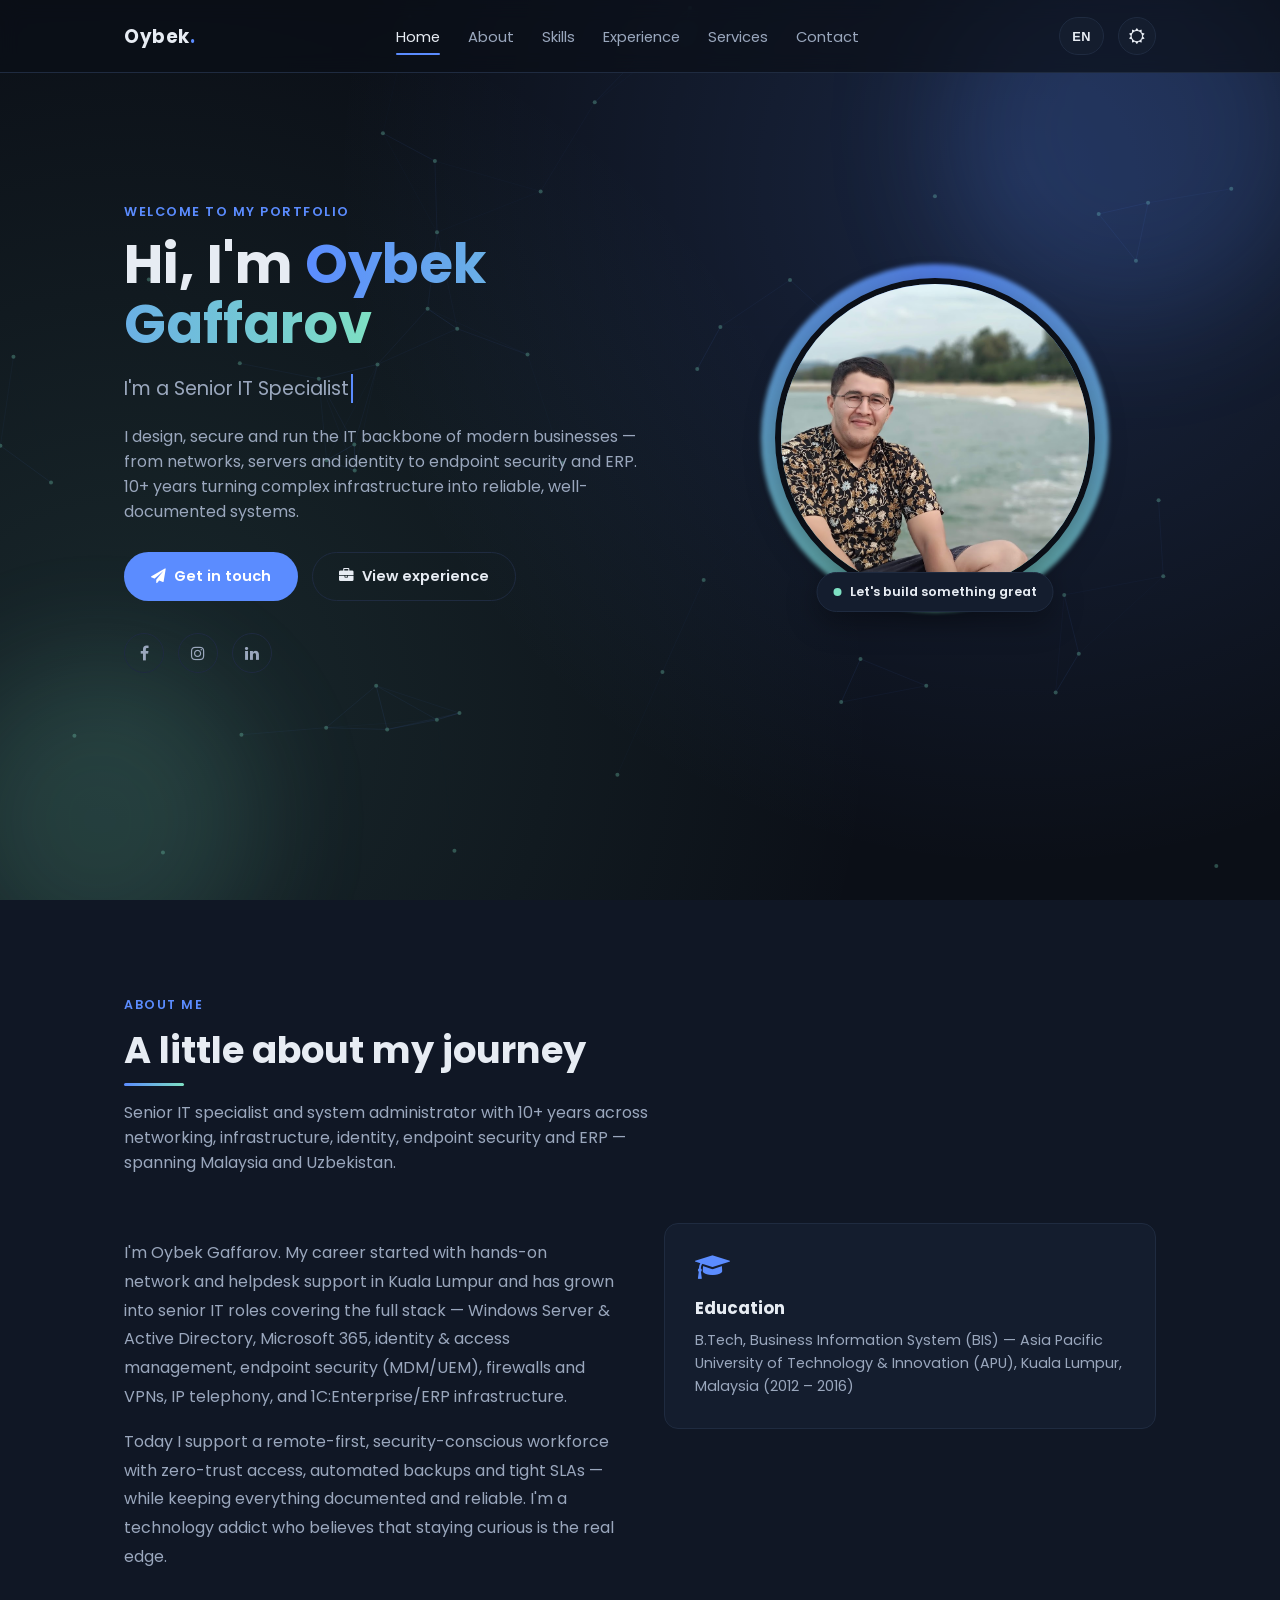
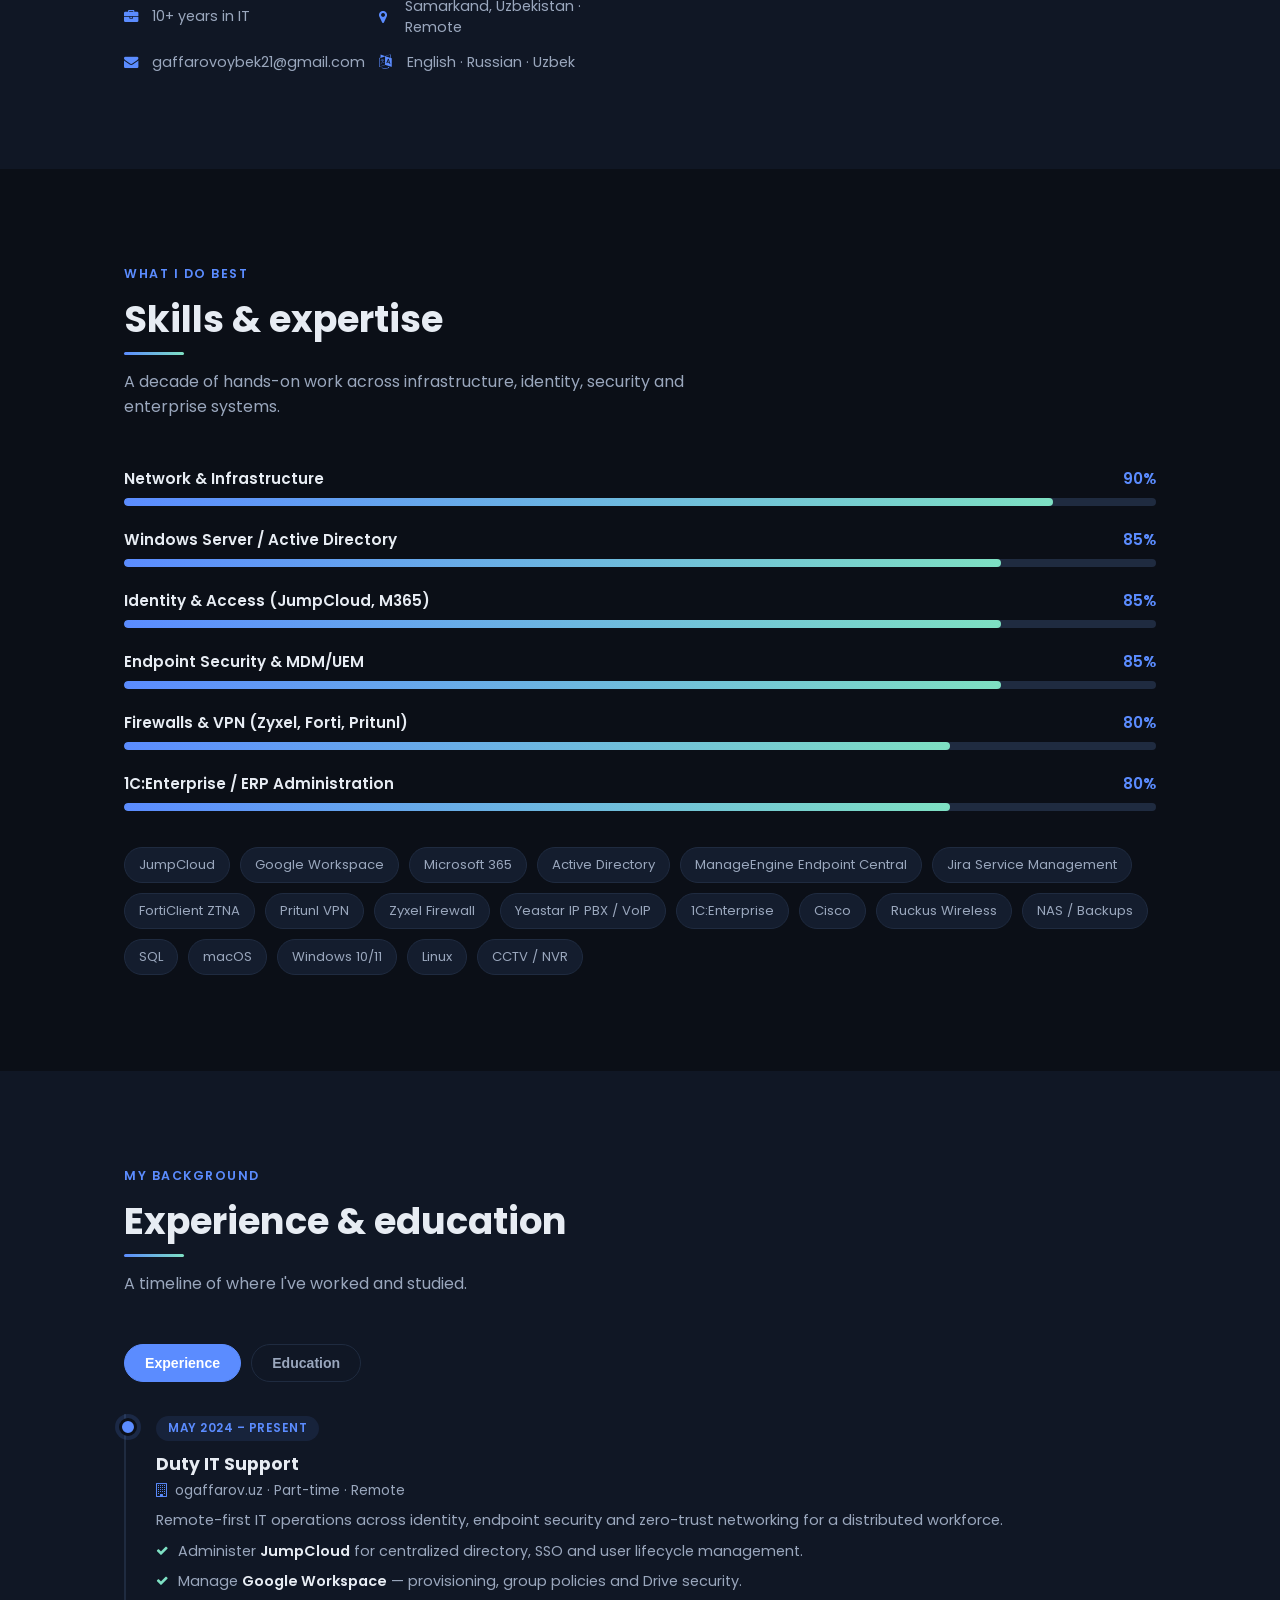
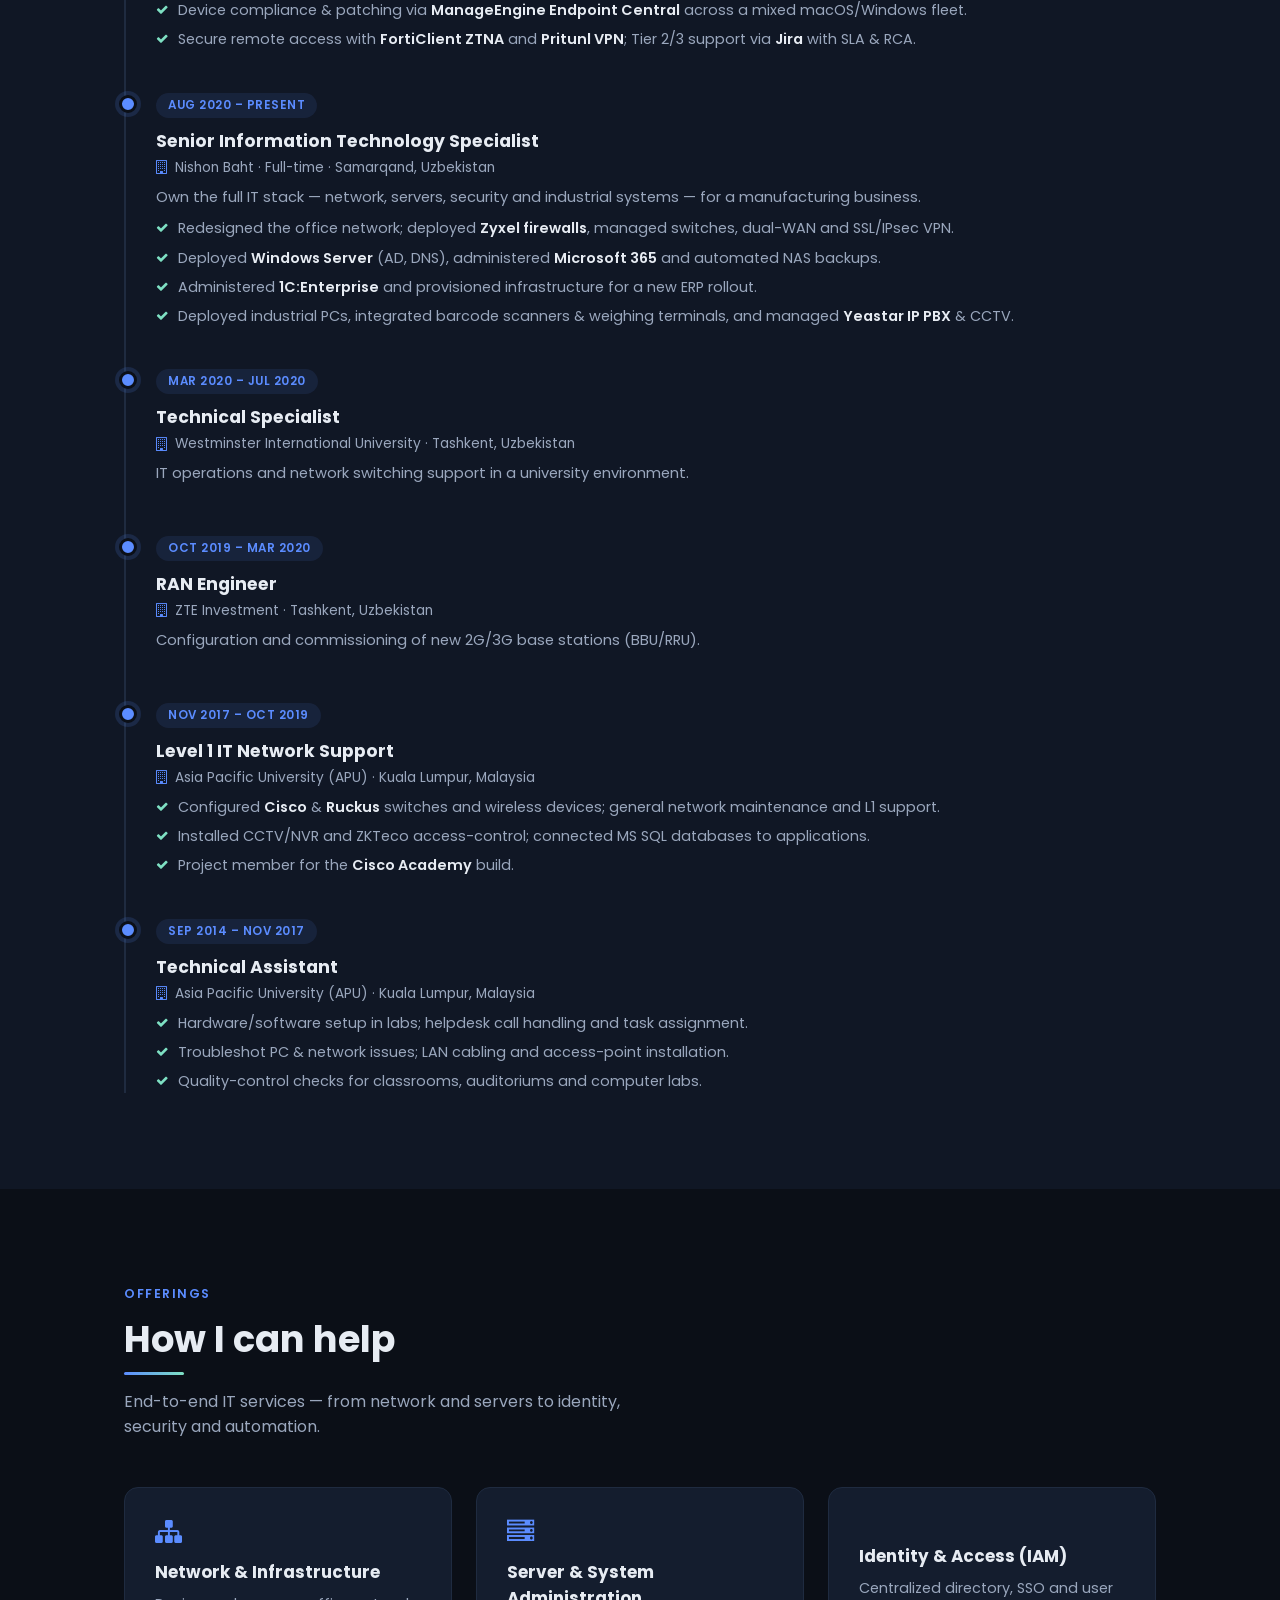
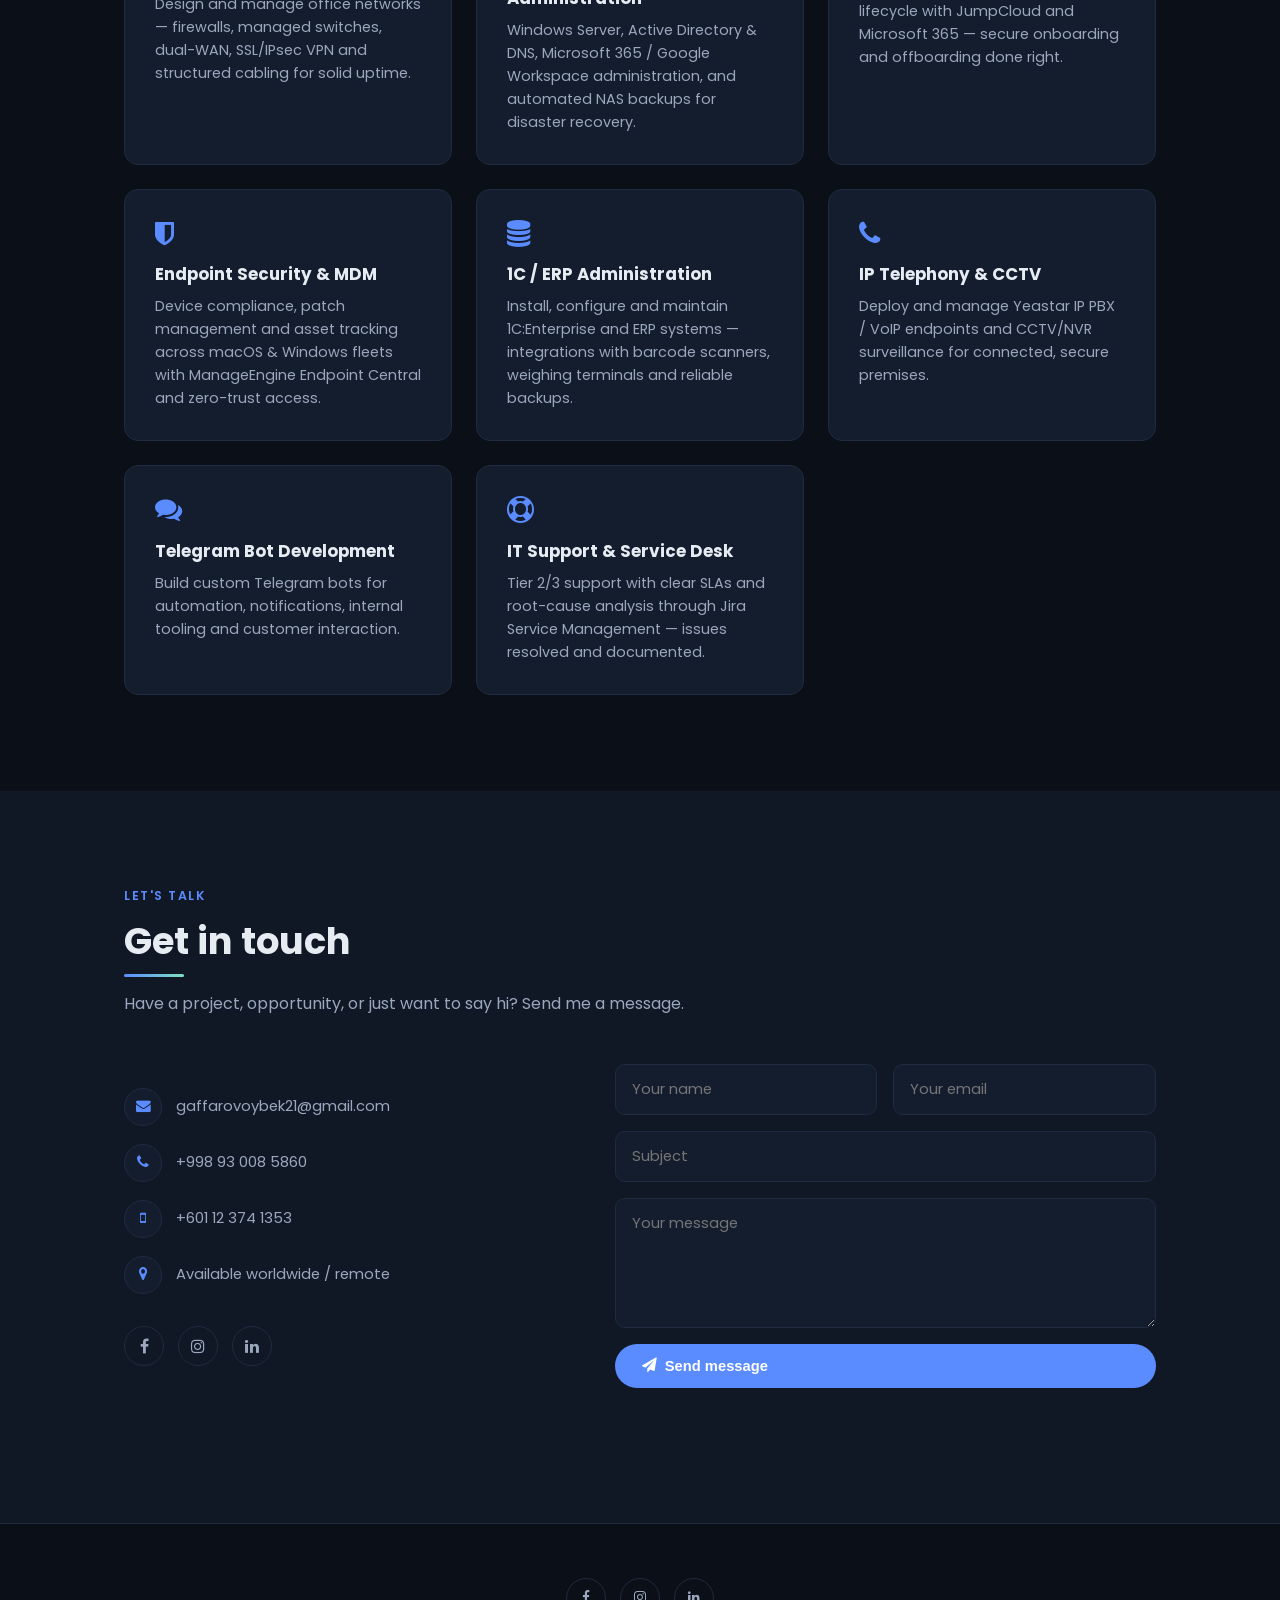
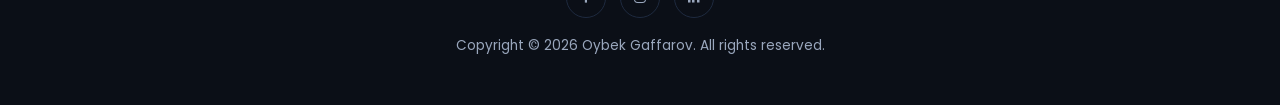
==== commit b3689a5b: "Update hero badge text and matching Russian translation" ====
--- a/index.html
+++ b/index.html
@@ -66,7 +66,7 @@
 			<div class="hero-portrait-wrap reveal">
 				<div class="hero-portrait">
 					<div class="ring"><img src="img/personal.jpg" alt="Oybek Gaffarov"></div>
-					<div class="badge"><span class="dot"></span> <span data-i18n="hero.badge">Open to hear new ideas</span></div>
+					<div class="badge"><span class="dot"></span> <span data-i18n="hero.badge">Let's build something great</span></div>
 				</div>
 			</div>
 		</div>
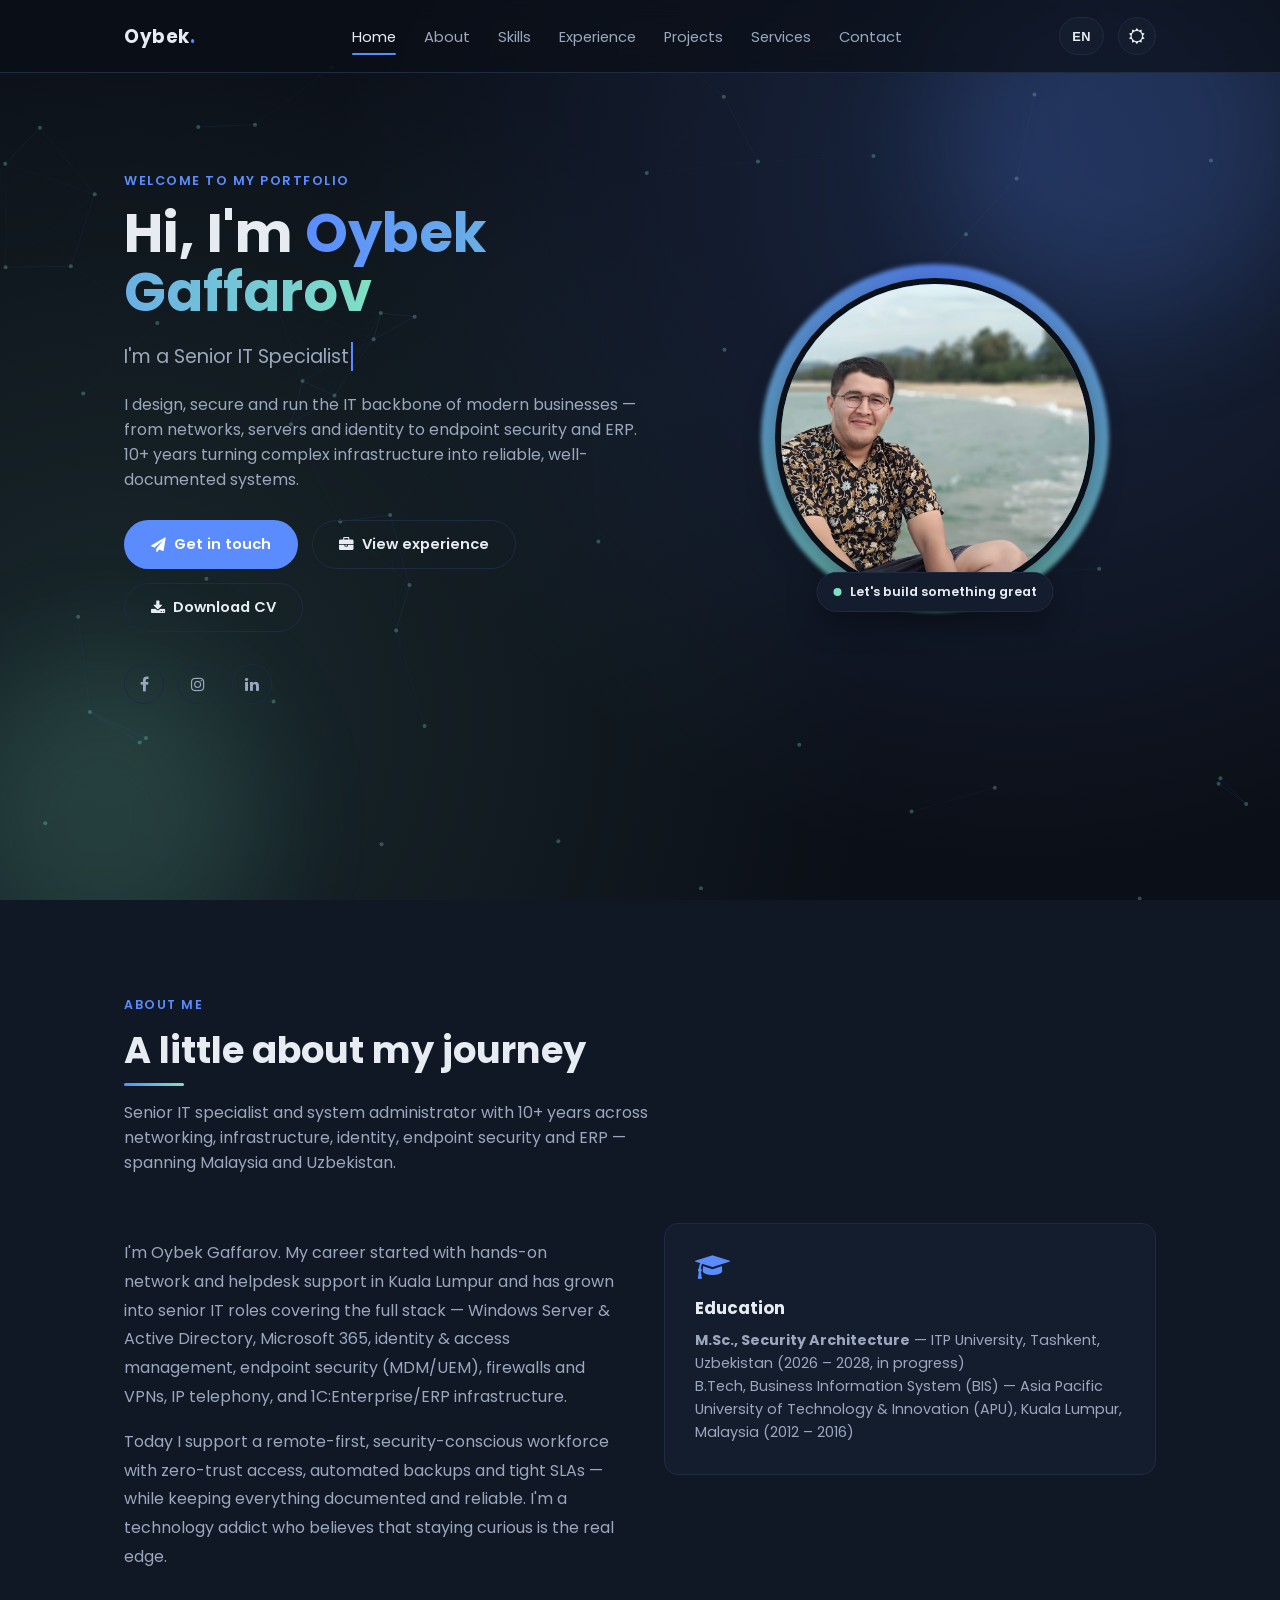
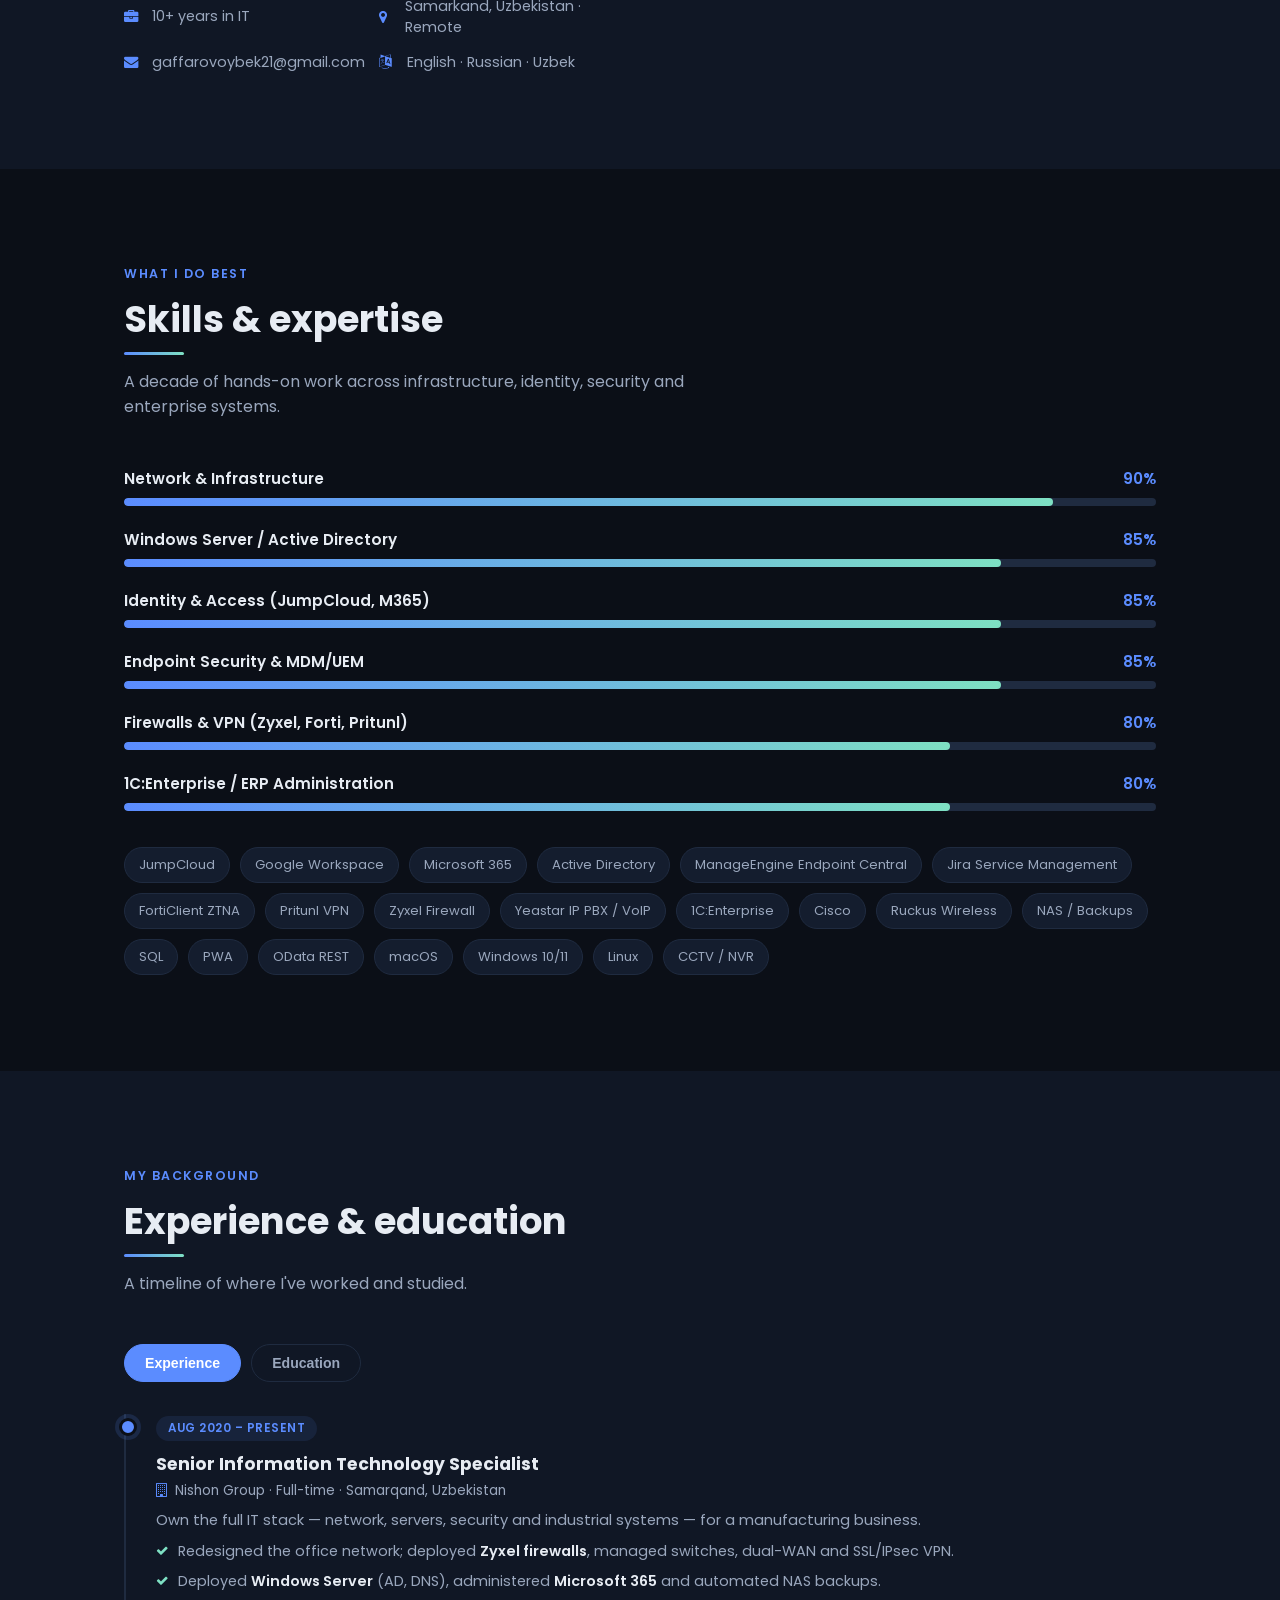
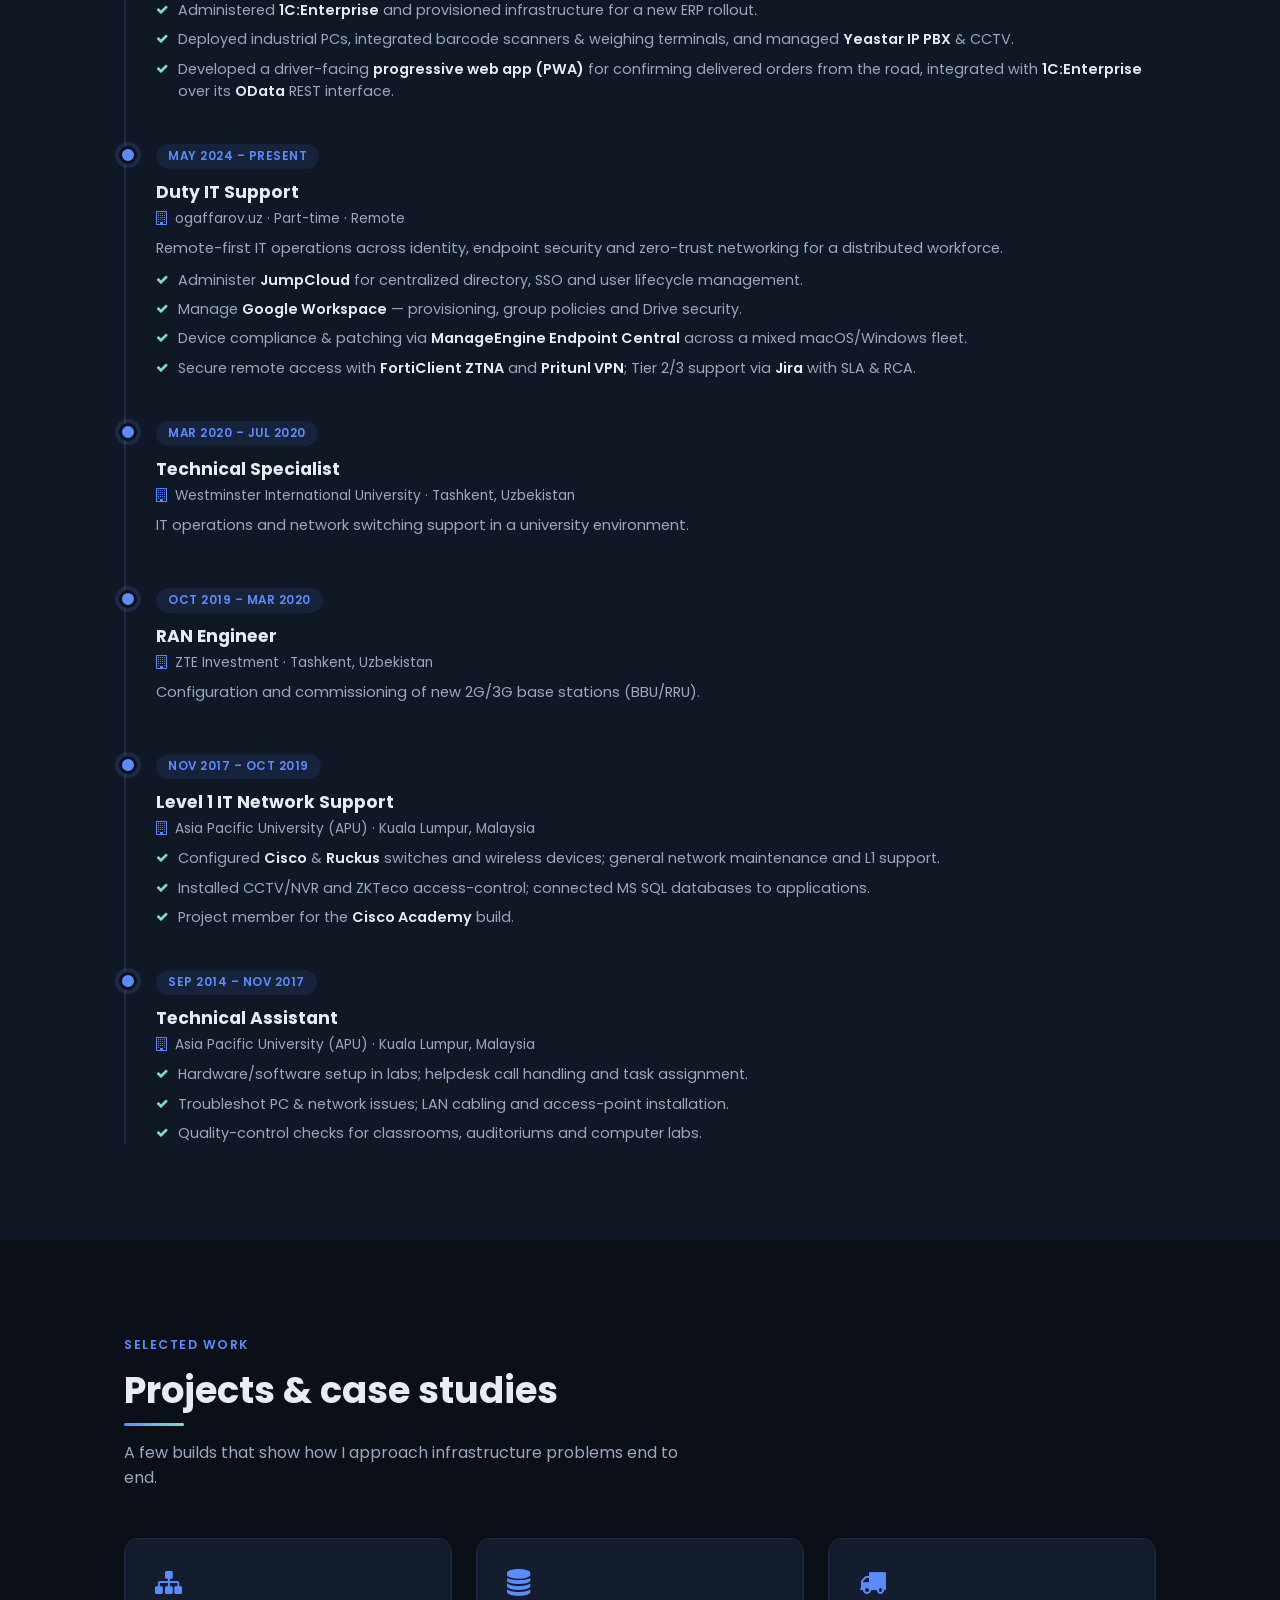
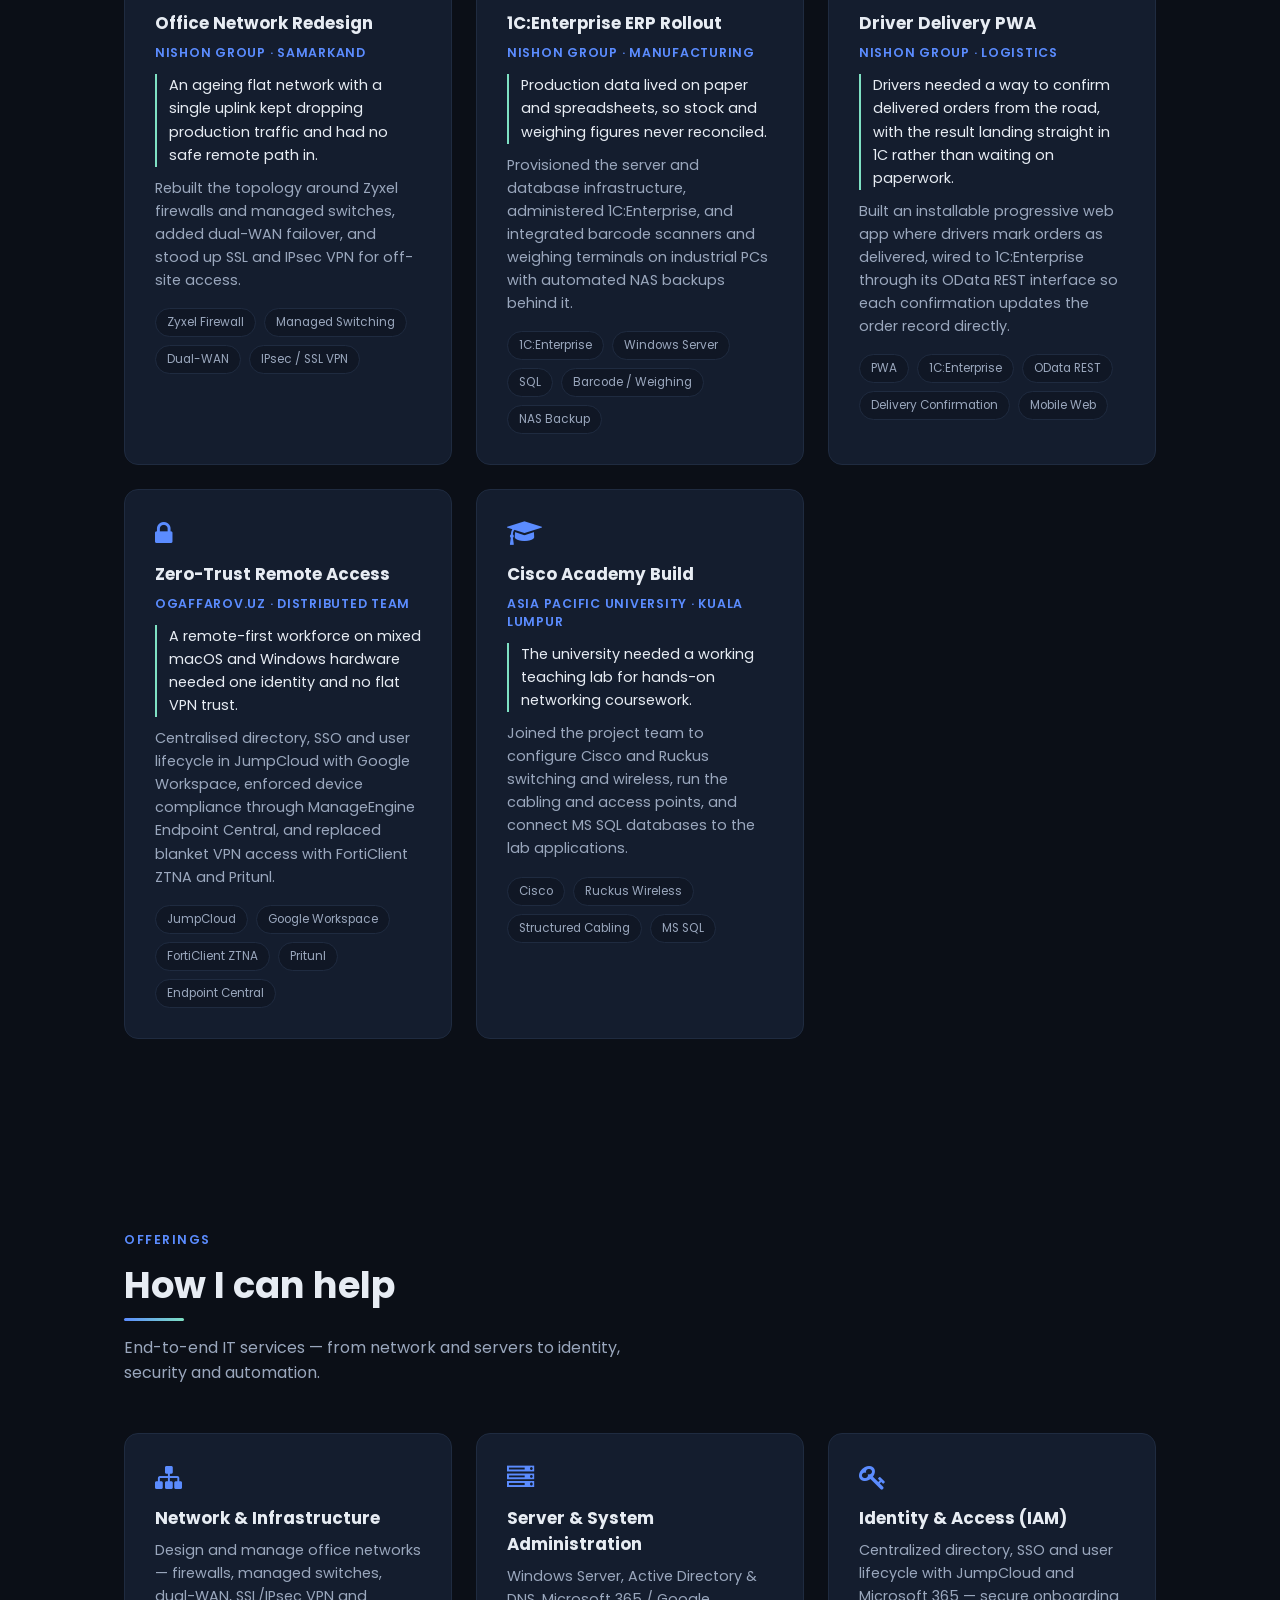
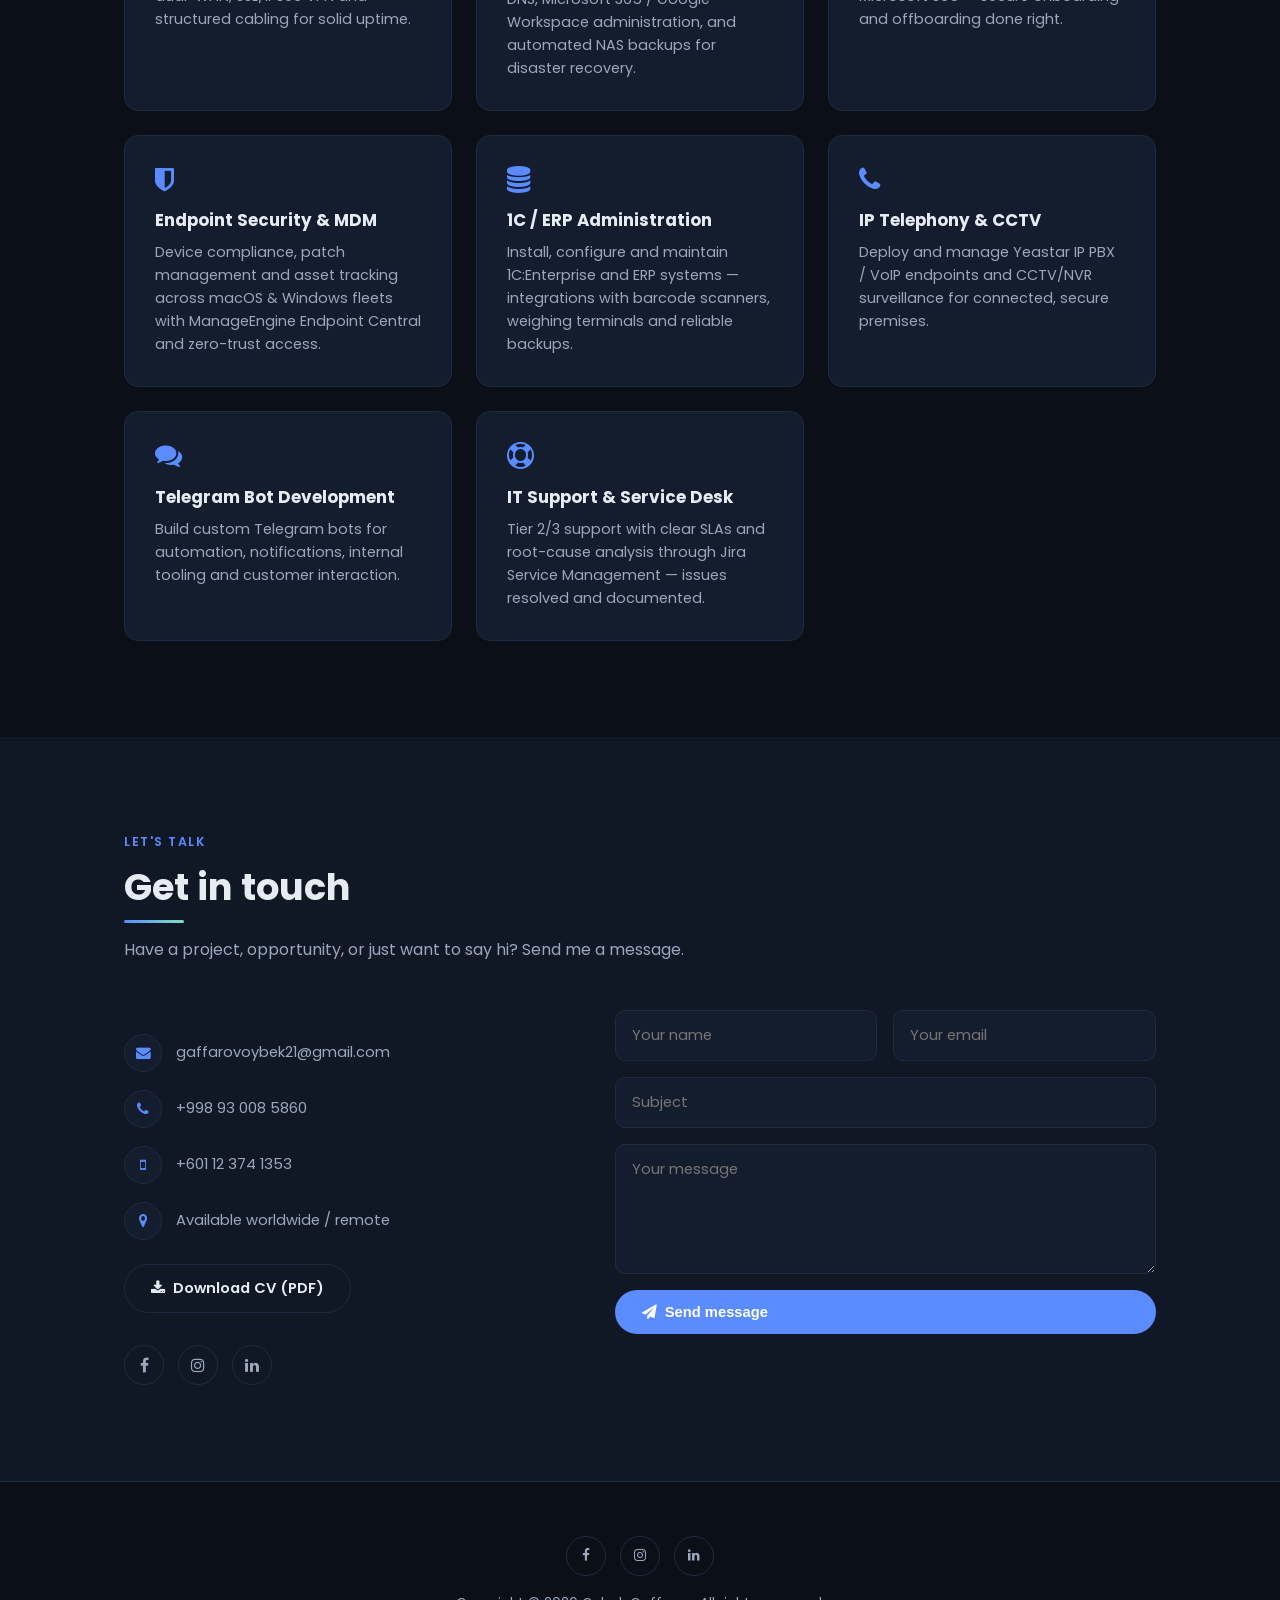
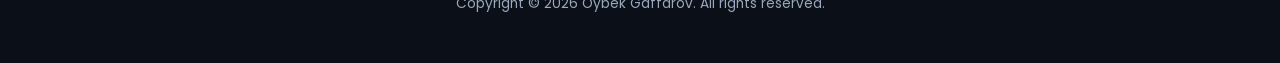
==== commit 07a106d3: "Add projects, credentials, bilingual CV download and SEO metadata Content: - New Projects & case stu" ====
--- a/index.html
+++ b/index.html
@@ -1,24 +1,96 @@
 <!doctype html>
 <html lang="en">
 <head>
-	<script data-ad-client="ca-pub-3752044628903185" async src="https://pagead2.googlesyndication.com/pagead/js/adsbygoogle.js"></script>
-	<script async src="https://www.googletagmanager.com/gtag/js?id=UA-128191536-2"></script>
-	<script>
-	  window.dataLayer = window.dataLayer || [];
-	  function gtag(){dataLayer.push(arguments);}
-	  gtag('js', new Date());
-	  gtag('config', 'UA-128191536-2');
-	</script>
 	<meta charset="utf-8">
 	<meta name="viewport" content="width=device-width, initial-scale=1, shrink-to-fit=no">
-	<meta name="description" content="Oybek Gaffarov — Network Engineer specializing in switching, wireless deployment and infrastructure design.">
+	<title>Oybek Gaffarov — Senior IT Specialist</title>
+	<meta name="description" content="Senior IT Specialist with 10+ years across networking, servers, identity, endpoint security and 1C/ERP. Based in Samarkand, Uzbekistan — available remote.">
+	<meta name="author" content="Oybek Gaffarov">
+	<link rel="canonical" href="https://ogaffarov.uz/">
+
+	<!-- Open Graph -->
+	<meta property="og:type" content="website">
+	<meta property="og:site_name" content="Oybek Gaffarov">
+	<meta property="og:url" content="https://ogaffarov.uz/">
+	<meta property="og:title" content="Oybek Gaffarov — Senior IT Specialist">
+	<meta property="og:description" content="Senior IT Specialist with 10+ years across networking, servers, identity, endpoint security and 1C/ERP. Based in Samarkand, Uzbekistan — available remote.">
+	<meta property="og:image" content="https://ogaffarov.uz/img/personal.jpg">
+	<meta property="og:image:width" content="1249">
+	<meta property="og:image:height" content="937">
+	<meta property="og:image:alt" content="Portrait of Oybek Gaffarov">
+	<meta property="og:locale" content="en_US">
+	<meta property="og:locale:alternate" content="ru_RU">
+
+	<!-- Twitter Card -->
+	<meta name="twitter:card" content="summary_large_image">
+	<meta name="twitter:title" content="Oybek Gaffarov — Senior IT Specialist">
+	<meta name="twitter:description" content="Senior IT Specialist with 10+ years across networking, servers, identity, endpoint security and 1C/ERP. Based in Samarkand, Uzbekistan — available remote.">
+	<meta name="twitter:image" content="https://ogaffarov.uz/img/personal.jpg">
+	<meta name="twitter:image:alt" content="Portrait of Oybek Gaffarov">
+
 	<link rel="icon" href="img/favicon.svg" type="image/svg+xml">
 	<link rel="alternate icon" href="img/favicon.png" type="image/png">
-	<title>Oybek Gaffarov — Senior IT Specialist</title>
 	<link rel="preconnect" href="https://fonts.googleapis.com">
+	<link rel="preconnect" href="https://fonts.gstatic.com" crossorigin>
 	<link href="https://fonts.googleapis.com/css2?family=Poppins:wght@400;500;600;700&display=swap" rel="stylesheet">
 	<link rel="stylesheet" href="css/font-awesome.min.css">
 	<link rel="stylesheet" href="css/modern.css">
+
+	<script type="application/ld+json">
+	{
+		"@context": "https://schema.org",
+		"@type": "Person",
+		"name": "Oybek Gaffarov",
+		"url": "https://ogaffarov.uz/",
+		"image": "https://ogaffarov.uz/img/personal.jpg",
+		"jobTitle": "Senior Information Technology Specialist",
+		"email": "mailto:gaffarovoybek21@gmail.com",
+		"telephone": "+998930085860",
+		"description": "Senior IT specialist and system administrator with 10+ years across networking, infrastructure, identity, endpoint security and 1C/ERP.",
+		"address": {
+			"@type": "PostalAddress",
+			"addressLocality": "Samarkand",
+			"addressCountry": "UZ"
+		},
+		"alumniOf": [
+			{
+				"@type": "CollegeOrUniversity",
+				"name": "Asia Pacific University of Technology & Innovation",
+				"address": {
+					"@type": "PostalAddress",
+					"addressLocality": "Kuala Lumpur",
+					"addressCountry": "MY"
+				}
+			},
+			{
+				"@type": "CollegeOrUniversity",
+				"name": "ITP University",
+				"address": {
+					"@type": "PostalAddress",
+					"addressLocality": "Tashkent",
+					"addressCountry": "UZ"
+				}
+			}
+		],
+		"knowsLanguage": ["en", "ru", "uz"],
+		"knowsAbout": [
+			"Network Infrastructure",
+			"Windows Server and Active Directory",
+			"Identity and Access Management",
+			"Endpoint Security and MDM",
+			"Firewalls and VPN",
+			"Security Architecture",
+			"1C:Enterprise ERP Administration",
+			"Progressive Web App Development",
+			"OData REST Integration"
+		],
+		"sameAs": [
+			"https://my.linkedin.com/in/oybek21",
+			"https://www.instagram.com/ogaffarov/",
+			"https://ru-ru.facebook.com/oybek.gaffarov"
+		]
+	}
+	</script>
 </head>
 <body class="page-loading">
 
@@ -32,6 +104,7 @@
 				<li><a href="#about" data-i18n="nav.about">About</a></li>
 				<li><a href="#skills" data-i18n="nav.skills">Skills</a></li>
 				<li><a href="#experience" data-i18n="nav.experience">Experience</a></li>
+				<li><a href="#projects" data-i18n="nav.projects">Projects</a></li>
 				<li><a href="#services" data-i18n="nav.services">Services</a></li>
 				<li><a href="#contact" data-i18n="nav.contact">Contact</a></li>
 			</ul>
@@ -56,6 +129,7 @@
 				<div class="btn-row">
 					<a href="#contact" class="btn btn-primary"><i class="fa fa-paper-plane"></i> <span data-i18n="hero.btn.contact">Get in touch</span></a>
 					<a href="#experience" class="btn btn-outline"><i class="fa fa-briefcase"></i> <span data-i18n="hero.btn.experience">View experience</span></a>
+					<a href="Oybek_Gaffarov_CV.pdf" class="btn btn-outline" data-i18n-href="cv.href" download><i class="fa fa-download"></i> <span data-i18n="hero.btn.cv">Download CV</span></a>
 				</div>
 				<div class="social-row">
 					<a href="https://ru-ru.facebook.com/oybek.gaffarov" target="_blank" rel="noopener" aria-label="Facebook"><i class="fa fa-facebook"></i></a>
@@ -95,6 +169,7 @@
 					<div class="card">
 						<i class="fa fa-graduation-cap"></i>
 						<h4 data-i18n="about.edu.title">Education</h4>
+						<p data-i18n-html="about.edu.msc"><strong>M.Sc., Security Architecture</strong> — ITP University, Tashkent, Uzbekistan (2026 – 2028, in progress)</p>
 						<p data-i18n="about.edu.body">B.Tech, Business Information System (BIS) — Asia Pacific University of Technology &amp; Innovation (APU), Kuala Lumpur, Malaysia (2012 – 2016)</p>
 					</div>
 				</div>
@@ -112,28 +187,28 @@
 			</div>
 			<div class="skills-grid reveal">
 				<div class="skill-item">
-					<h4><span data-i18n="skill.network">Network &amp; Infrastructure</span> <span class="pct">90%</span></h4>
-					<div class="bar"><span data-pct="90"></span></div>
+					<h4 id="skill-network"><span data-i18n="skill.network">Network &amp; Infrastructure</span> <span class="pct">90%</span></h4>
+					<div class="bar" role="progressbar" aria-labelledby="skill-network" aria-valuenow="90" aria-valuemin="0" aria-valuemax="100"><span data-pct="90"></span></div>
 				</div>
 				<div class="skill-item">
-					<h4><span data-i18n="skill.winserver">Windows Server / Active Directory</span> <span class="pct">85%</span></h4>
-					<div class="bar"><span data-pct="85"></span></div>
+					<h4 id="skill-winserver"><span data-i18n="skill.winserver">Windows Server / Active Directory</span> <span class="pct">85%</span></h4>
+					<div class="bar" role="progressbar" aria-labelledby="skill-winserver" aria-valuenow="85" aria-valuemin="0" aria-valuemax="100"><span data-pct="85"></span></div>
 				</div>
 				<div class="skill-item">
-					<h4><span data-i18n="skill.iam">Identity &amp; Access (JumpCloud, M365)</span> <span class="pct">85%</span></h4>
-					<div class="bar"><span data-pct="85"></span></div>
+					<h4 id="skill-iam"><span data-i18n="skill.iam">Identity &amp; Access (JumpCloud, M365)</span> <span class="pct">85%</span></h4>
+					<div class="bar" role="progressbar" aria-labelledby="skill-iam" aria-valuenow="85" aria-valuemin="0" aria-valuemax="100"><span data-pct="85"></span></div>
 				</div>
 				<div class="skill-item">
-					<h4><span data-i18n="skill.endpoint">Endpoint Security &amp; MDM/UEM</span> <span class="pct">85%</span></h4>
-					<div class="bar"><span data-pct="85"></span></div>
+					<h4 id="skill-endpoint"><span data-i18n="skill.endpoint">Endpoint Security &amp; MDM/UEM</span> <span class="pct">85%</span></h4>
+					<div class="bar" role="progressbar" aria-labelledby="skill-endpoint" aria-valuenow="85" aria-valuemin="0" aria-valuemax="100"><span data-pct="85"></span></div>
 				</div>
 				<div class="skill-item">
-					<h4><span data-i18n="skill.firewalls">Firewalls &amp; VPN (Zyxel, Forti, Pritunl)</span> <span class="pct">80%</span></h4>
-					<div class="bar"><span data-pct="80"></span></div>
+					<h4 id="skill-firewalls"><span data-i18n="skill.firewalls">Firewalls &amp; VPN (Zyxel, Forti, Pritunl)</span> <span class="pct">80%</span></h4>
+					<div class="bar" role="progressbar" aria-labelledby="skill-firewalls" aria-valuenow="80" aria-valuemin="0" aria-valuemax="100"><span data-pct="80"></span></div>
 				</div>
 				<div class="skill-item">
-					<h4><span data-i18n="skill.erp">1C:Enterprise / ERP Administration</span> <span class="pct">80%</span></h4>
-					<div class="bar"><span data-pct="80"></span></div>
+					<h4 id="skill-erp"><span data-i18n="skill.erp">1C:Enterprise / ERP Administration</span> <span class="pct">80%</span></h4>
+					<div class="bar" role="progressbar" aria-labelledby="skill-erp" aria-valuenow="80" aria-valuemin="0" aria-valuemax="100"><span data-pct="80"></span></div>
 				</div>
 			</div>
 			<div class="tag-cloud reveal">
@@ -141,6 +216,7 @@
 				<span>ManageEngine Endpoint Central</span><span>Jira Service Management</span><span>FortiClient ZTNA</span>
 				<span>Pritunl VPN</span><span>Zyxel Firewall</span><span>Yeastar IP PBX / VoIP</span><span>1C:Enterprise</span>
 				<span>Cisco</span><span>Ruckus Wireless</span><span>NAS / Backups</span><span>SQL</span>
+				<span>PWA</span><span>OData REST</span>
 				<span>macOS</span><span>Windows 10/11</span><span>Linux</span><span>CCTV / NVR</span>
 			</div>
 		</div>
@@ -161,6 +237,19 @@
 				</div>
 				<div class="tab-panel active" id="exp-panel">
 					<div class="timeline">
+						<div class="timeline-item">
+							<div class="period" data-i18n="exp.t2.period">Aug 2020 – Present</div>
+							<h4 data-i18n="exp.t2.title">Senior Information Technology Specialist</h4>
+							<div class="company"><i class="fa fa-building-o"></i> <span data-i18n="exp.t2.company">Nishon Group · Full-time · Samarqand, Uzbekistan</span></div>
+							<p data-i18n="exp.t2.desc">Own the full IT stack — network, servers, security and industrial systems — for a manufacturing business.</p>
+							<ul class="role-points">
+								<li data-i18n-html="exp.t2.li1">Redesigned the office network; deployed <strong>Zyxel firewalls</strong>, managed switches, dual-WAN and SSL/IPsec VPN.</li>
+								<li data-i18n-html="exp.t2.li2">Deployed <strong>Windows Server</strong> (AD, DNS), administered <strong>Microsoft 365</strong> and automated NAS backups.</li>
+								<li data-i18n-html="exp.t2.li3">Administered <strong>1C:Enterprise</strong> and provisioned infrastructure for a new ERP rollout.</li>
+								<li data-i18n-html="exp.t2.li4">Deployed industrial PCs, integrated barcode scanners &amp; weighing terminals, and managed <strong>Yeastar IP PBX</strong> &amp; CCTV.</li>
+								<li data-i18n-html="exp.t2.li5">Developed a driver-facing <strong>progressive web app (PWA)</strong> for confirming delivered orders from the road, integrated with <strong>1C:Enterprise</strong> over its <strong>OData</strong> REST interface.</li>
+							</ul>
+						</div>
 						<div class="timeline-item">
 							<div class="period" data-i18n="exp.t1.period">May 2024 – Present</div>
 							<h4 data-i18n="exp.t1.title">Duty IT Support</h4>
@@ -174,18 +263,6 @@
 							</ul>
 						</div>
 						<div class="timeline-item">
-							<div class="period" data-i18n="exp.t2.period">Aug 2020 – Present</div>
-							<h4 data-i18n="exp.t2.title">Senior Information Technology Specialist</h4>
-							<div class="company"><i class="fa fa-building-o"></i> <span data-i18n="exp.t2.company">Nishon Baht · Full-time · Samarqand, Uzbekistan</span></div>
-							<p data-i18n="exp.t2.desc">Own the full IT stack — network, servers, security and industrial systems — for a manufacturing business.</p>
-							<ul class="role-points">
-								<li data-i18n-html="exp.t2.li1">Redesigned the office network; deployed <strong>Zyxel firewalls</strong>, managed switches, dual-WAN and SSL/IPsec VPN.</li>
-								<li data-i18n-html="exp.t2.li2">Deployed <strong>Windows Server</strong> (AD, DNS), administered <strong>Microsoft 365</strong> and automated NAS backups.</li>
-								<li data-i18n-html="exp.t2.li3">Administered <strong>1C:Enterprise</strong> and provisioned infrastructure for a new ERP rollout.</li>
-								<li data-i18n-html="exp.t2.li4">Deployed industrial PCs, integrated barcode scanners &amp; weighing terminals, and managed <strong>Yeastar IP PBX</strong> &amp; CCTV.</li>
-							</ul>
-						</div>
-						<div class="timeline-item">
 							<div class="period" data-i18n="exp.t3.period">Mar 2020 – Jul 2020</div>
 							<h4 data-i18n="exp.t3.title">Technical Specialist</h4>
 							<div class="company"><i class="fa fa-building-o"></i> <span data-i18n="exp.t3.company">Westminster International University · Tashkent, Uzbekistan</span></div>
@@ -222,6 +299,11 @@
 				<div class="tab-panel" id="edu-panel">
 					<div class="timeline">
 						<div class="timeline-item">
+							<div class="period">2026 – 2028 <span class="pill-now" data-i18n="edu.t0.status">In progress</span></div>
+							<h4 data-i18n="edu.t0.title">M.Sc. — Security Architecture</h4>
+							<div class="company"><i class="fa fa-graduation-cap"></i> <span data-i18n="edu.t0.company">ITP University · Tashkent, Uzbekistan</span></div>
+						</div>
+						<div class="timeline-item">
 							<div class="period">2012 – 2016</div>
 							<h4 data-i18n="edu.t1.title">B.Tech — Business Information System (BIS)</h4>
 							<div class="company"><i class="fa fa-graduation-cap"></i> <span data-i18n="edu.t1.company">Asia Pacific University of Technology &amp; Innovation (APU) · Kuala Lumpur</span></div>
@@ -237,6 +319,87 @@
 							<div class="company"><i class="fa fa-certificate"></i> Maybank</div>
 						</div>
 					</div>
+
+					<h3 class="creds-title" data-i18n="creds.title">Credentials</h3>
+					<div class="creds-grid">
+						<div class="cred">
+							<i class="fa fa-shield"></i>
+							<h5 data-i18n="cred.msc.title">M.Sc. Security Architecture</h5>
+							<span data-i18n="cred.msc.issuer">ITP University · Tashkent</span>
+							<span class="cred-year">2026 – 2028</span>
+						</div>
+						<div class="cred">
+							<i class="fa fa-graduation-cap"></i>
+							<h5 data-i18n="cred.btech.title">B.Tech Business Information System</h5>
+							<span data-i18n="cred.btech.issuer">APU · Kuala Lumpur</span>
+							<span class="cred-year">2012 – 2016</span>
+						</div>
+						<div class="cred">
+							<i class="fa fa-certificate"></i>
+							<h5 data-i18n="cred.r.title">Introduction to R</h5>
+							<span data-i18n="cred.r.issuer">DataCamp</span>
+							<span class="cred-year">—</span>
+						</div>
+						<div class="cred">
+							<i class="fa fa-certificate"></i>
+							<h5 data-i18n="cred.maybank.title">Certificate of Participation</h5>
+							<span data-i18n="cred.maybank.issuer">Maybank</span>
+							<span class="cred-year">2016</span>
+						</div>
+					</div>
+				</div>
+			</div>
+		</div>
+	</section>
+
+	<section id="projects">
+		<canvas class="sec-bg" data-anim="server"></canvas>
+		<div class="container">
+			<div class="section-head reveal">
+				<div class="eyebrow" data-i18n="projects.eyebrow">Selected work</div>
+				<h2 data-i18n="projects.h2">Projects &amp; case studies</h2>
+				<p data-i18n="projects.lead">A few builds that show how I approach infrastructure problems end to end.</p>
+			</div>
+			<div class="cards-grid">
+				<div class="card project reveal">
+					<i class="fa fa-sitemap"></i>
+					<h4 data-i18n="proj.network.title">Office Network Redesign</h4>
+					<div class="project-meta" data-i18n="proj.network.meta">Nishon Group · Samarkand</div>
+					<p class="project-problem" data-i18n="proj.network.problem">An ageing flat network with a single uplink kept dropping production traffic and had no safe remote path in.</p>
+					<p data-i18n="proj.network.did">Rebuilt the topology around Zyxel firewalls and managed switches, added dual-WAN failover, and stood up SSL and IPsec VPN for off-site access.</p>
+					<div class="project-tags"><span>Zyxel Firewall</span><span>Managed Switching</span><span>Dual-WAN</span><span>IPsec / SSL VPN</span></div>
+				</div>
+				<div class="card project reveal">
+					<i class="fa fa-database"></i>
+					<h4 data-i18n="proj.erp.title">1C:Enterprise ERP Rollout</h4>
+					<div class="project-meta" data-i18n="proj.erp.meta">Nishon Group · Manufacturing</div>
+					<p class="project-problem" data-i18n="proj.erp.problem">Production data lived on paper and spreadsheets, so stock and weighing figures never reconciled.</p>
+					<p data-i18n="proj.erp.did">Provisioned the server and database infrastructure, administered 1C:Enterprise, and integrated barcode scanners and weighing terminals on industrial PCs with automated NAS backups behind it.</p>
+					<div class="project-tags"><span>1C:Enterprise</span><span>Windows Server</span><span>SQL</span><span>Barcode / Weighing</span><span>NAS Backup</span></div>
+				</div>
+				<div class="card project reveal">
+					<i class="fa fa-truck"></i>
+					<h4 data-i18n="proj.pwa.title">Driver Delivery PWA</h4>
+					<div class="project-meta" data-i18n="proj.pwa.meta">Nishon Group · Logistics</div>
+					<p class="project-problem" data-i18n="proj.pwa.problem">Drivers needed a way to confirm delivered orders from the road, with the result landing straight in 1C rather than waiting on paperwork.</p>
+					<p data-i18n="proj.pwa.did">Built an installable progressive web app where drivers mark orders as delivered, wired to 1C:Enterprise through its OData REST interface so each confirmation updates the order record directly.</p>
+					<div class="project-tags"><span>PWA</span><span>1C:Enterprise</span><span>OData REST</span><span>Delivery Confirmation</span><span>Mobile Web</span></div>
+				</div>
+				<div class="card project reveal">
+					<i class="fa fa-lock"></i>
+					<h4 data-i18n="proj.ztna.title">Zero-Trust Remote Access</h4>
+					<div class="project-meta" data-i18n="proj.ztna.meta">ogaffarov.uz · Distributed team</div>
+					<p class="project-problem" data-i18n="proj.ztna.problem">A remote-first workforce on mixed macOS and Windows hardware needed one identity and no flat VPN trust.</p>
+					<p data-i18n="proj.ztna.did">Centralised directory, SSO and user lifecycle in JumpCloud with Google Workspace, enforced device compliance through ManageEngine Endpoint Central, and replaced blanket VPN access with FortiClient ZTNA and Pritunl.</p>
+					<div class="project-tags"><span>JumpCloud</span><span>Google Workspace</span><span>FortiClient ZTNA</span><span>Pritunl</span><span>Endpoint Central</span></div>
+				</div>
+				<div class="card project reveal">
+					<i class="fa fa-graduation-cap"></i>
+					<h4 data-i18n="proj.cisco.title">Cisco Academy Build</h4>
+					<div class="project-meta" data-i18n="proj.cisco.meta">Asia Pacific University · Kuala Lumpur</div>
+					<p class="project-problem" data-i18n="proj.cisco.problem">The university needed a working teaching lab for hands-on networking coursework.</p>
+					<p data-i18n="proj.cisco.did">Joined the project team to configure Cisco and Ruckus switching and wireless, run the cabling and access points, and connect MS SQL databases to the lab applications.</p>
+					<div class="project-tags"><span>Cisco</span><span>Ruckus Wireless</span><span>Structured Cabling</span><span>MS SQL</span></div>
 				</div>
 			</div>
 		</div>
@@ -262,7 +425,7 @@
 					<p data-i18n="svc.server.body">Windows Server, Active Directory &amp; DNS, Microsoft 365 / Google Workspace administration, and automated NAS backups for disaster recovery.</p>
 				</div>
 				<div class="card reveal">
-					<i class="fa fa-id-badge"></i>
+					<i class="fa fa-key"></i>
 					<h4 data-i18n="svc.iam.title">Identity &amp; Access (IAM)</h4>
 					<p data-i18n="svc.iam.body">Centralized directory, SSO and user lifecycle with JumpCloud and Microsoft 365 — secure onboarding and offboarding done right.</p>
 				</div>
@@ -311,6 +474,7 @@
 						<li><i class="fa fa-mobile"></i> +601 12 374 1353</li>
 						<li><i class="fa fa-map-marker"></i> <span data-i18n="contact.remote">Available worldwide / remote</span></li>
 					</ul>
+					<a href="Oybek_Gaffarov_CV.pdf" class="btn btn-outline" data-i18n-href="cv.href" download><i class="fa fa-download"></i> <span data-i18n="contact.btn.cv">Download CV (PDF)</span></a>
 					<div class="social-row">
 						<a href="https://ru-ru.facebook.com/oybek.gaffarov" target="_blank" rel="noopener" aria-label="Facebook"><i class="fa fa-facebook"></i></a>
 						<a href="https://www.instagram.com/ogaffarov/" target="_blank" rel="noopener" aria-label="Instagram"><i class="fa fa-instagram"></i></a>
--- a/css/modern.css
+++ b/css/modern.css
@@ -383,6 +383,44 @@
 /* Parallax-ready elements */
 .hero-portrait,.hero .blob{will-change:transform;}
 
+/* Projects / case studies */
+.card.project{display:flex;flex-direction:column;}
+.project-meta{
+  font-size:.78rem;color:var(--accent);text-transform:uppercase;letter-spacing:.06em;
+  margin:0 0 12px;font-weight:600;
+}
+.card.project .project-problem{
+  color:var(--text);font-size:.9rem;line-height:1.6;margin:0 0 10px;
+  padding-left:12px;border-left:2px solid var(--accent-2);
+}
+.project-tags{display:flex;flex-wrap:wrap;gap:8px;margin-top:16px;}
+.project-tags span{
+  font-size:.74rem;color:var(--text-dim);background:var(--bg-soft);
+  border:1px solid var(--border);padding:5px 11px;border-radius:999px;
+}
+
+/* Credentials */
+.creds-title{margin:44px 0 20px;font-size:1.1rem;}
+.creds-grid{display:grid;grid-template-columns:repeat(4,1fr);gap:18px;}
+.cred{
+  background:var(--card);border:1px solid var(--border);border-radius:var(--radius);
+  padding:22px 18px;text-align:center;display:flex;flex-direction:column;align-items:center;gap:6px;
+  transition:transform .3s ease,border-color .3s ease;
+}
+.cred:hover{transform:translateY(-5px);border-color:var(--accent);}
+.cred i{font-size:1.5rem;color:var(--accent);margin-bottom:4px;}
+.cred h5{margin:0;font-size:.9rem;line-height:1.4;}
+.cred span{font-size:.78rem;color:var(--text-dim);}
+.cred .cred-year{color:var(--accent-2);font-weight:600;}
+.pill-now{
+  display:inline-block;margin-left:8px;font-size:.68rem;font-weight:700;
+  text-transform:uppercase;letter-spacing:.05em;
+  /* fixed dark ink: --accent-2 stays mint in both themes, so --bg would
+     flip to near-white in light mode and fail contrast */
+  color:#0b0f17;
+  background:var(--accent-2);padding:2px 8px;border-radius:999px;vertical-align:middle;
+}
+
 @media (max-width:900px){
   .hero .container{grid-template-columns:1fr;text-align:center;}
   .hero-portrait{order:-1;}
@@ -391,4 +429,9 @@
   .cards-grid{grid-template-columns:1fr;}
   .form-row{grid-template-columns:1fr;}
   .facts{grid-template-columns:1fr;}
-}
+  .creds-grid{grid-template-columns:repeat(2,1fr);}
+}
+
+@media (max-width:520px){
+  .creds-grid{grid-template-columns:1fr;}
+}
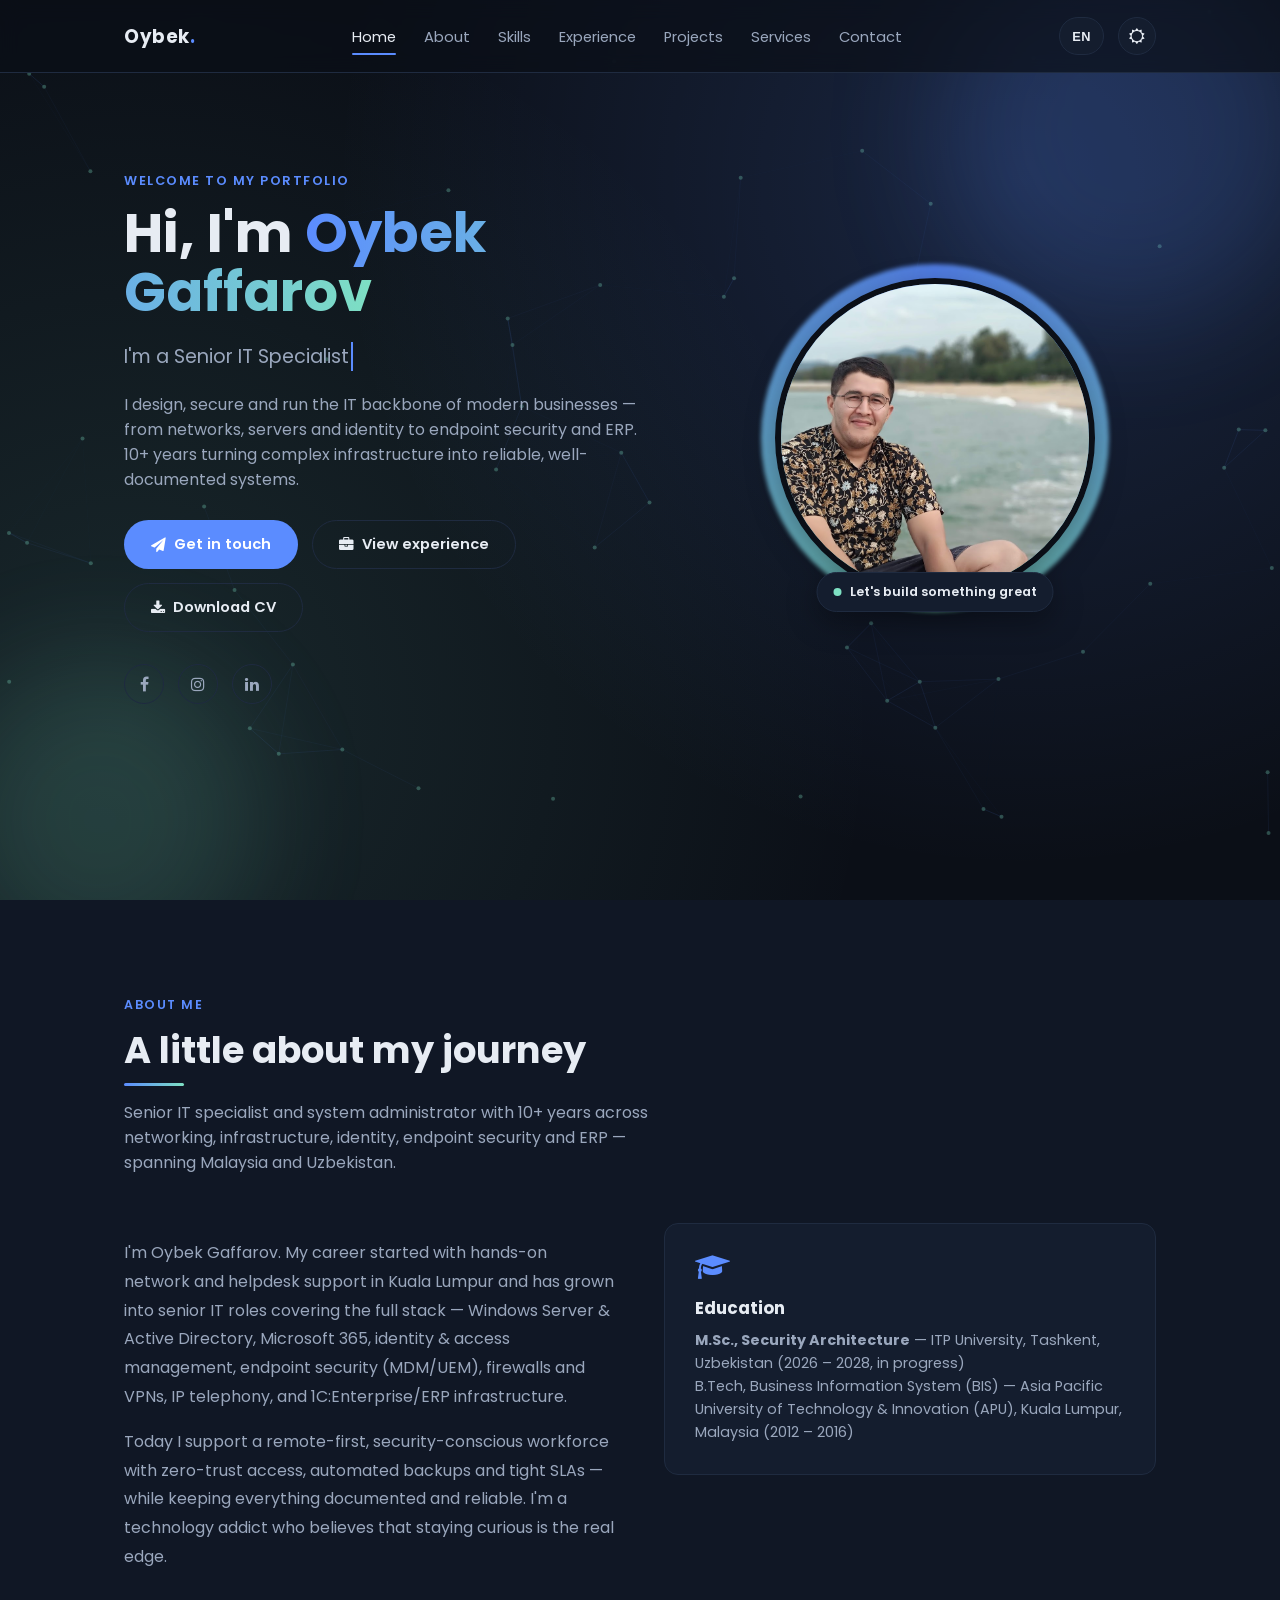
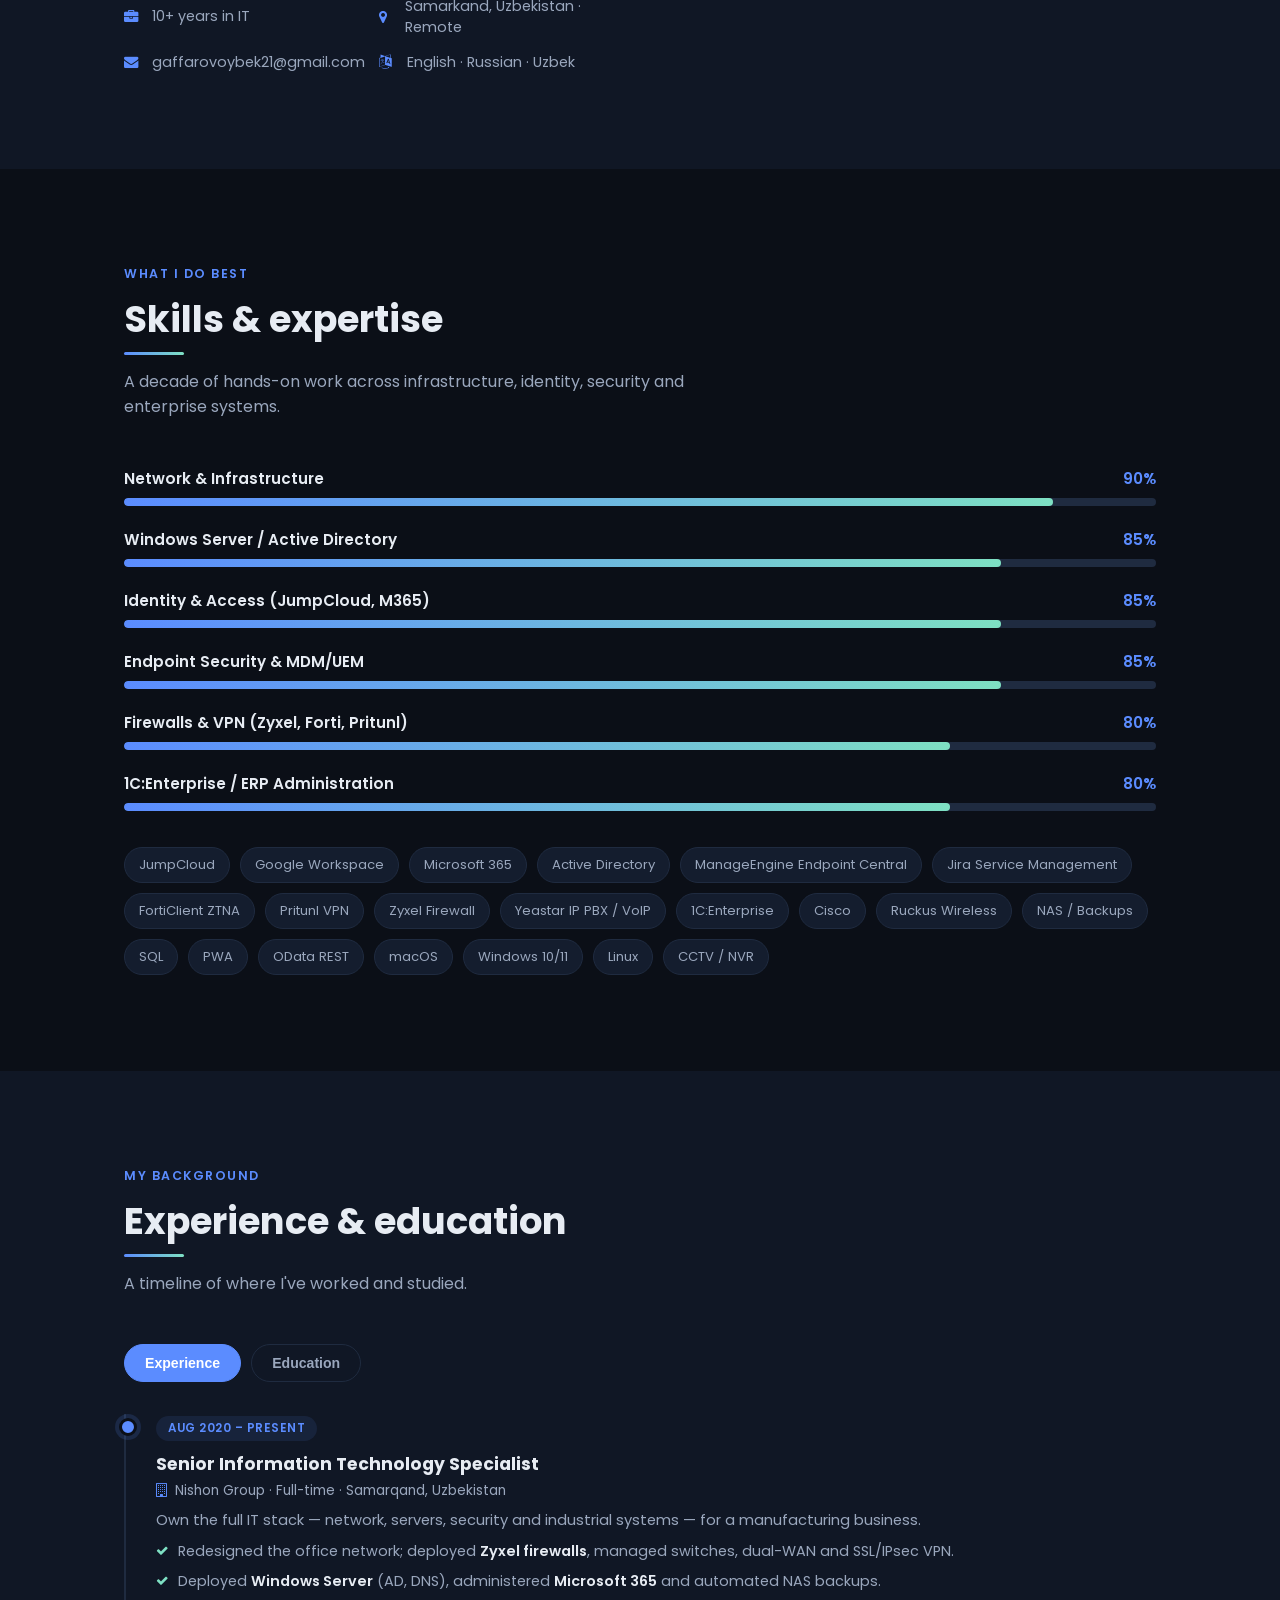
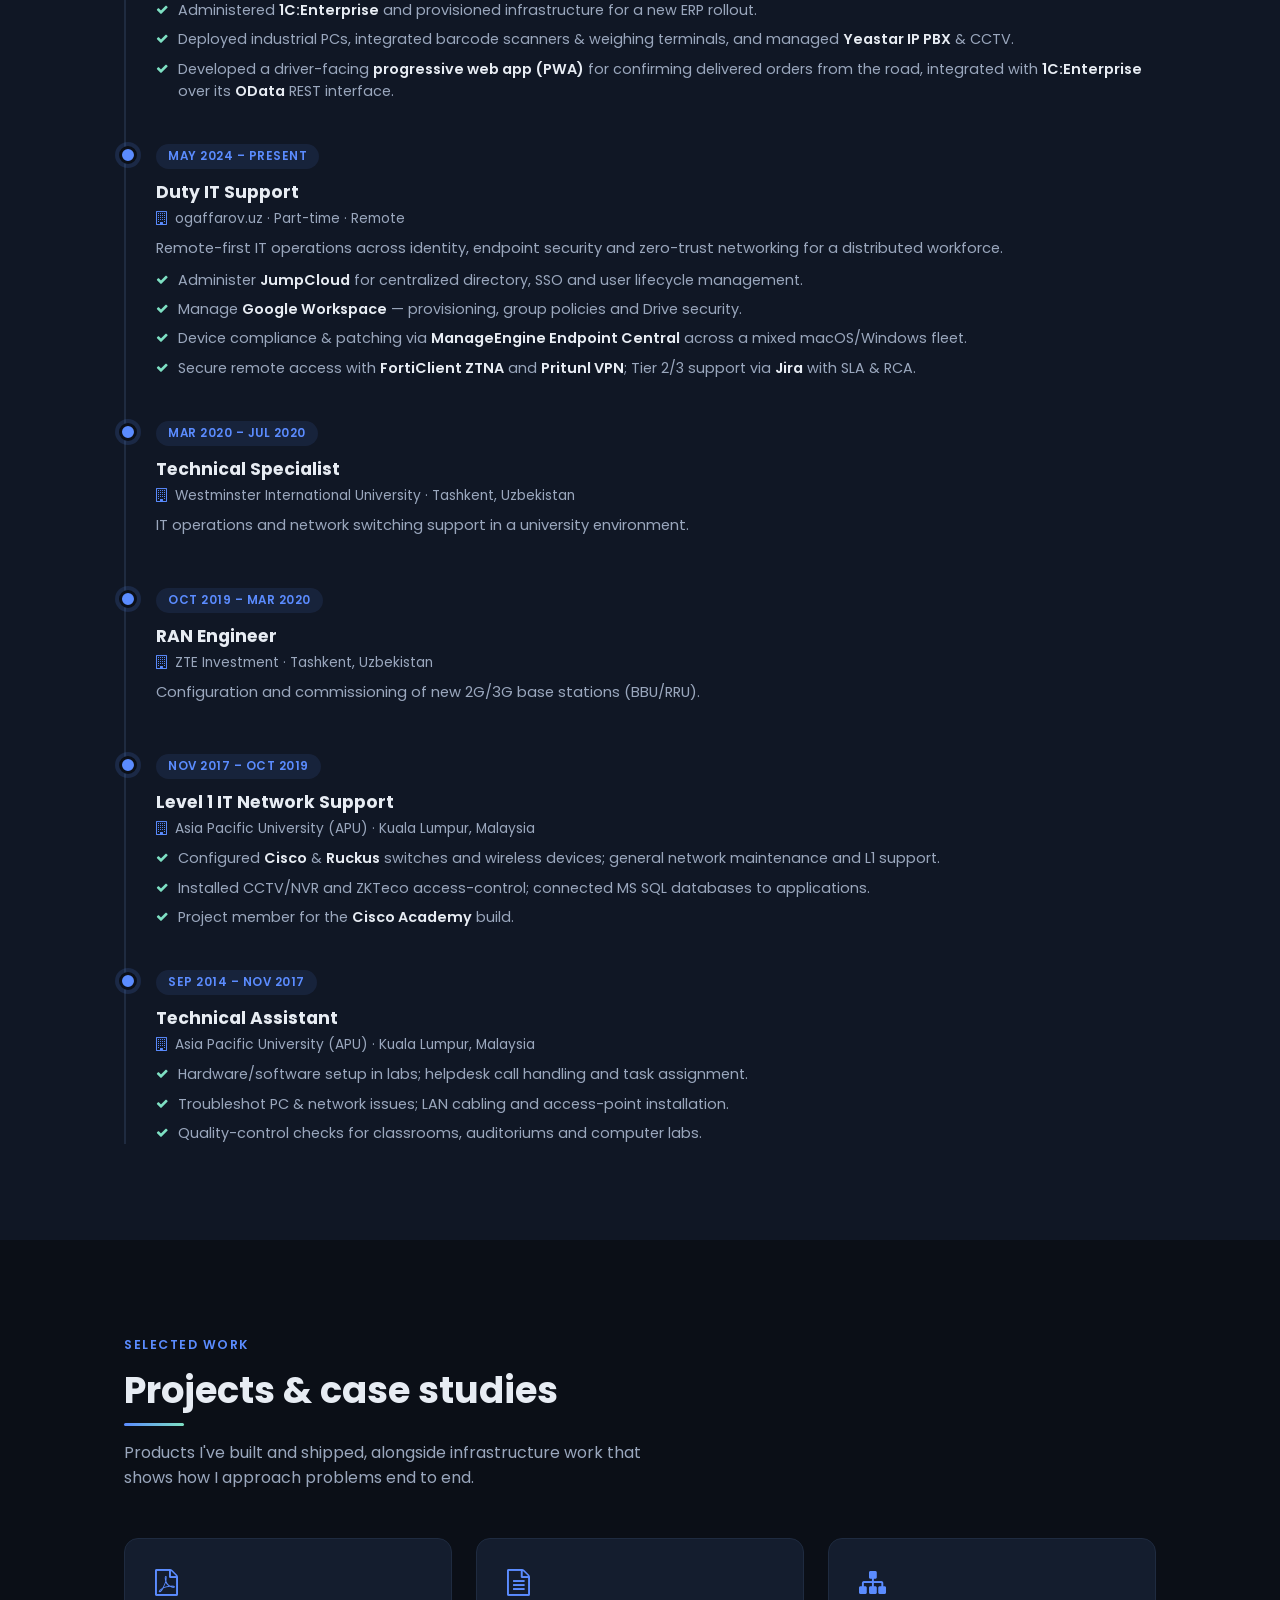
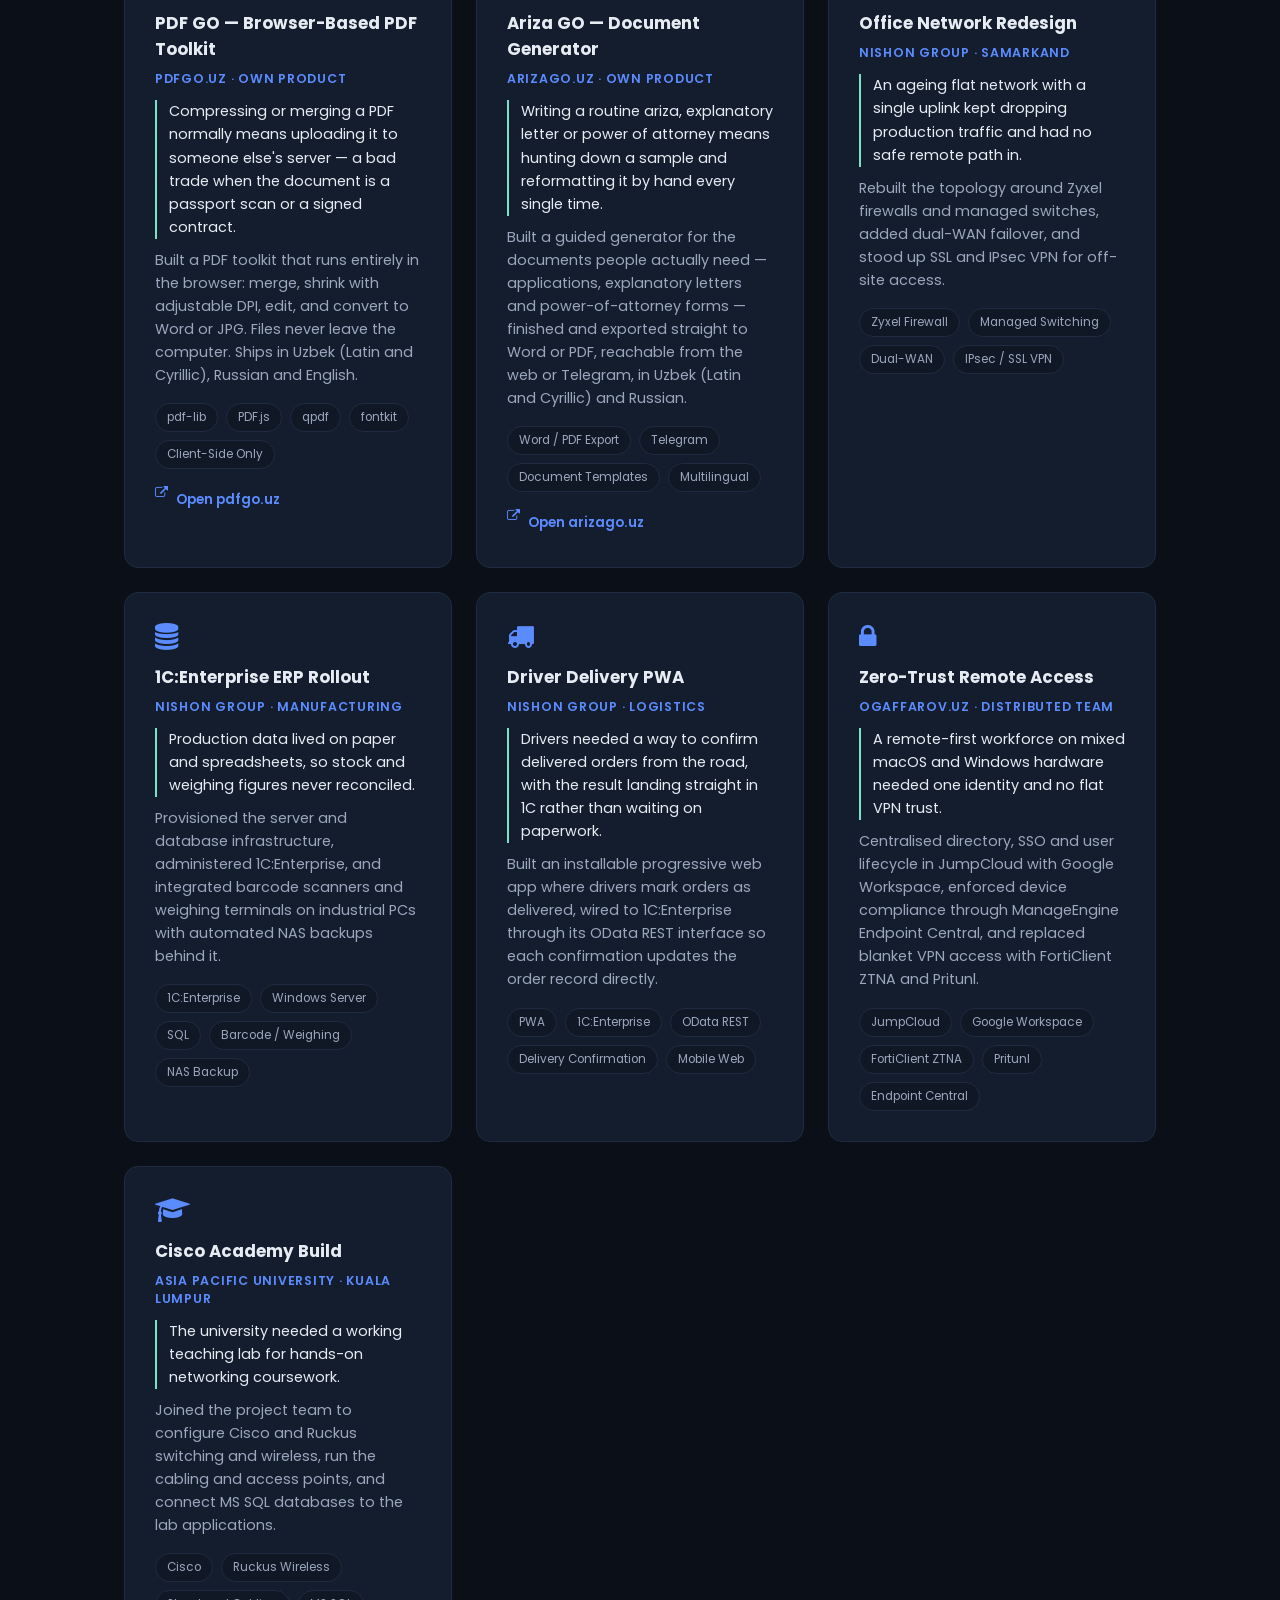
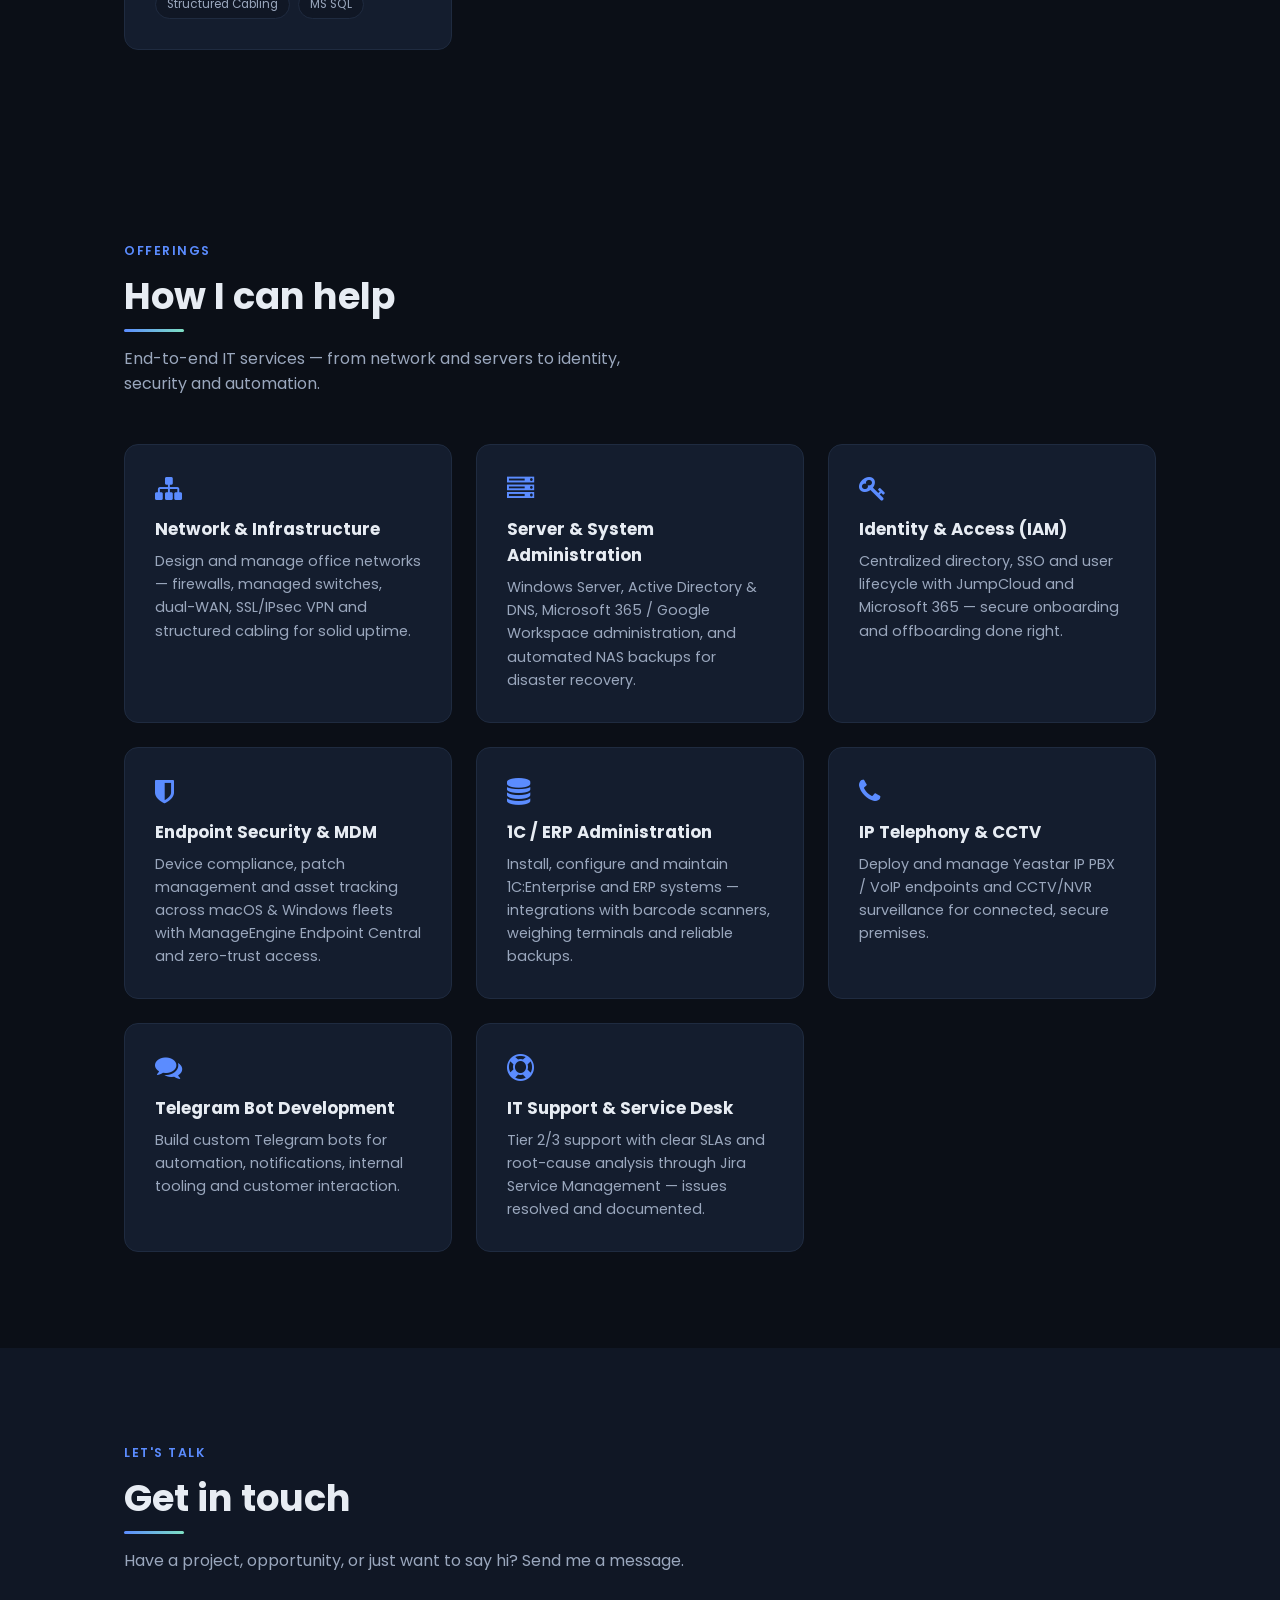
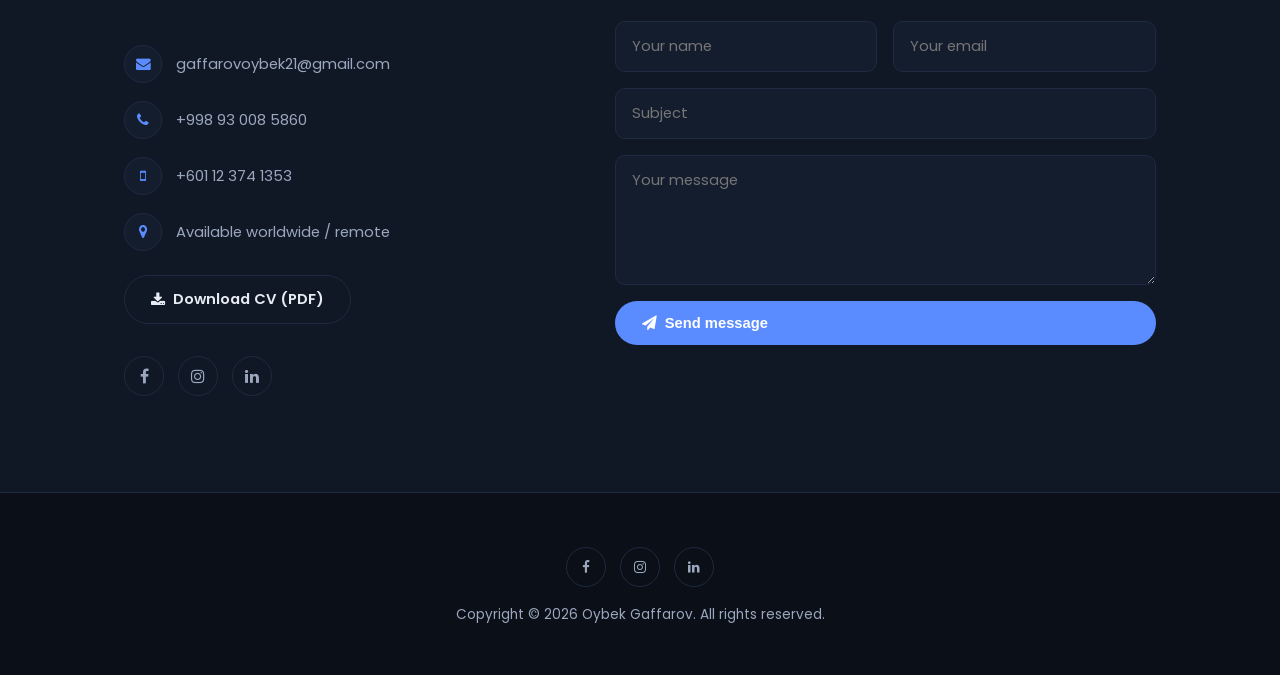
==== commit 08344552: "Add PDF GO and Ariza GO product cards to Projects section The Projects section only showed infrastru" ====
--- a/index.html
+++ b/index.html
@@ -358,9 +358,27 @@
 			<div class="section-head reveal">
 				<div class="eyebrow" data-i18n="projects.eyebrow">Selected work</div>
 				<h2 data-i18n="projects.h2">Projects &amp; case studies</h2>
-				<p data-i18n="projects.lead">A few builds that show how I approach infrastructure problems end to end.</p>
+				<p data-i18n="projects.lead">Products I've built and shipped, alongside infrastructure work that shows how I approach problems end to end.</p>
 			</div>
 			<div class="cards-grid">
+				<div class="card project reveal">
+					<i class="fa fa-file-pdf-o"></i>
+					<h4 data-i18n="proj.pdfgo.title">PDF GO — Browser-Based PDF Toolkit</h4>
+					<div class="project-meta" data-i18n="proj.pdfgo.meta">pdfgo.uz · Own product</div>
+					<p class="project-problem" data-i18n="proj.pdfgo.problem">Compressing or merging a PDF normally means uploading it to someone else's server — a bad trade when the document is a passport scan or a signed contract.</p>
+					<p data-i18n="proj.pdfgo.did">Built a PDF toolkit that runs entirely in the browser: merge, shrink with adjustable DPI, edit, and convert to Word or JPG. Files never leave the computer. Ships in Uzbek (Latin and Cyrillic), Russian and English.</p>
+					<div class="project-tags"><span>pdf-lib</span><span>PDF.js</span><span>qpdf</span><span>fontkit</span><span>Client-Side Only</span></div>
+					<a class="project-link" href="https://pdfgo.uz" target="_blank" rel="noopener"><i class="fa fa-external-link"></i> <span data-i18n="proj.pdfgo.link">Open pdfgo.uz</span></a>
+				</div>
+				<div class="card project reveal">
+					<i class="fa fa-file-text-o"></i>
+					<h4 data-i18n="proj.arizago.title">Ariza GO — Document Generator</h4>
+					<div class="project-meta" data-i18n="proj.arizago.meta">arizago.uz · Own product</div>
+					<p class="project-problem" data-i18n="proj.arizago.problem">Writing a routine ariza, explanatory letter or power of attorney means hunting down a sample and reformatting it by hand every single time.</p>
+					<p data-i18n="proj.arizago.did">Built a guided generator for the documents people actually need — applications, explanatory letters and power-of-attorney forms — finished and exported straight to Word or PDF, reachable from the web or Telegram, in Uzbek (Latin and Cyrillic) and Russian.</p>
+					<div class="project-tags"><span>Word / PDF Export</span><span>Telegram</span><span>Document Templates</span><span>Multilingual</span></div>
+					<a class="project-link" href="https://arizago.uz" target="_blank" rel="noopener"><i class="fa fa-external-link"></i> <span data-i18n="proj.arizago.link">Open arizago.uz</span></a>
+				</div>
 				<div class="card project reveal">
 					<i class="fa fa-sitemap"></i>
 					<h4 data-i18n="proj.network.title">Office Network Redesign</h4>
--- a/css/modern.css
+++ b/css/modern.css
@@ -398,6 +398,13 @@
   font-size:.74rem;color:var(--text-dim);background:var(--bg-soft);
   border:1px solid var(--border);padding:5px 11px;border-radius:999px;
 }
+.project-link{
+  display:inline-flex;align-items:center;gap:8px;align-self:flex-start;
+  margin-top:18px;font-size:.84rem;font-weight:600;color:var(--accent);
+  text-decoration:none;transition:gap .25s ease,color .25s ease;
+}
+.project-link:hover{gap:12px;color:var(--accent-2);}
+.project-link i{font-size:.8rem;}
 
 /* Credentials */
 .creds-title{margin:44px 0 20px;font-size:1.1rem;}
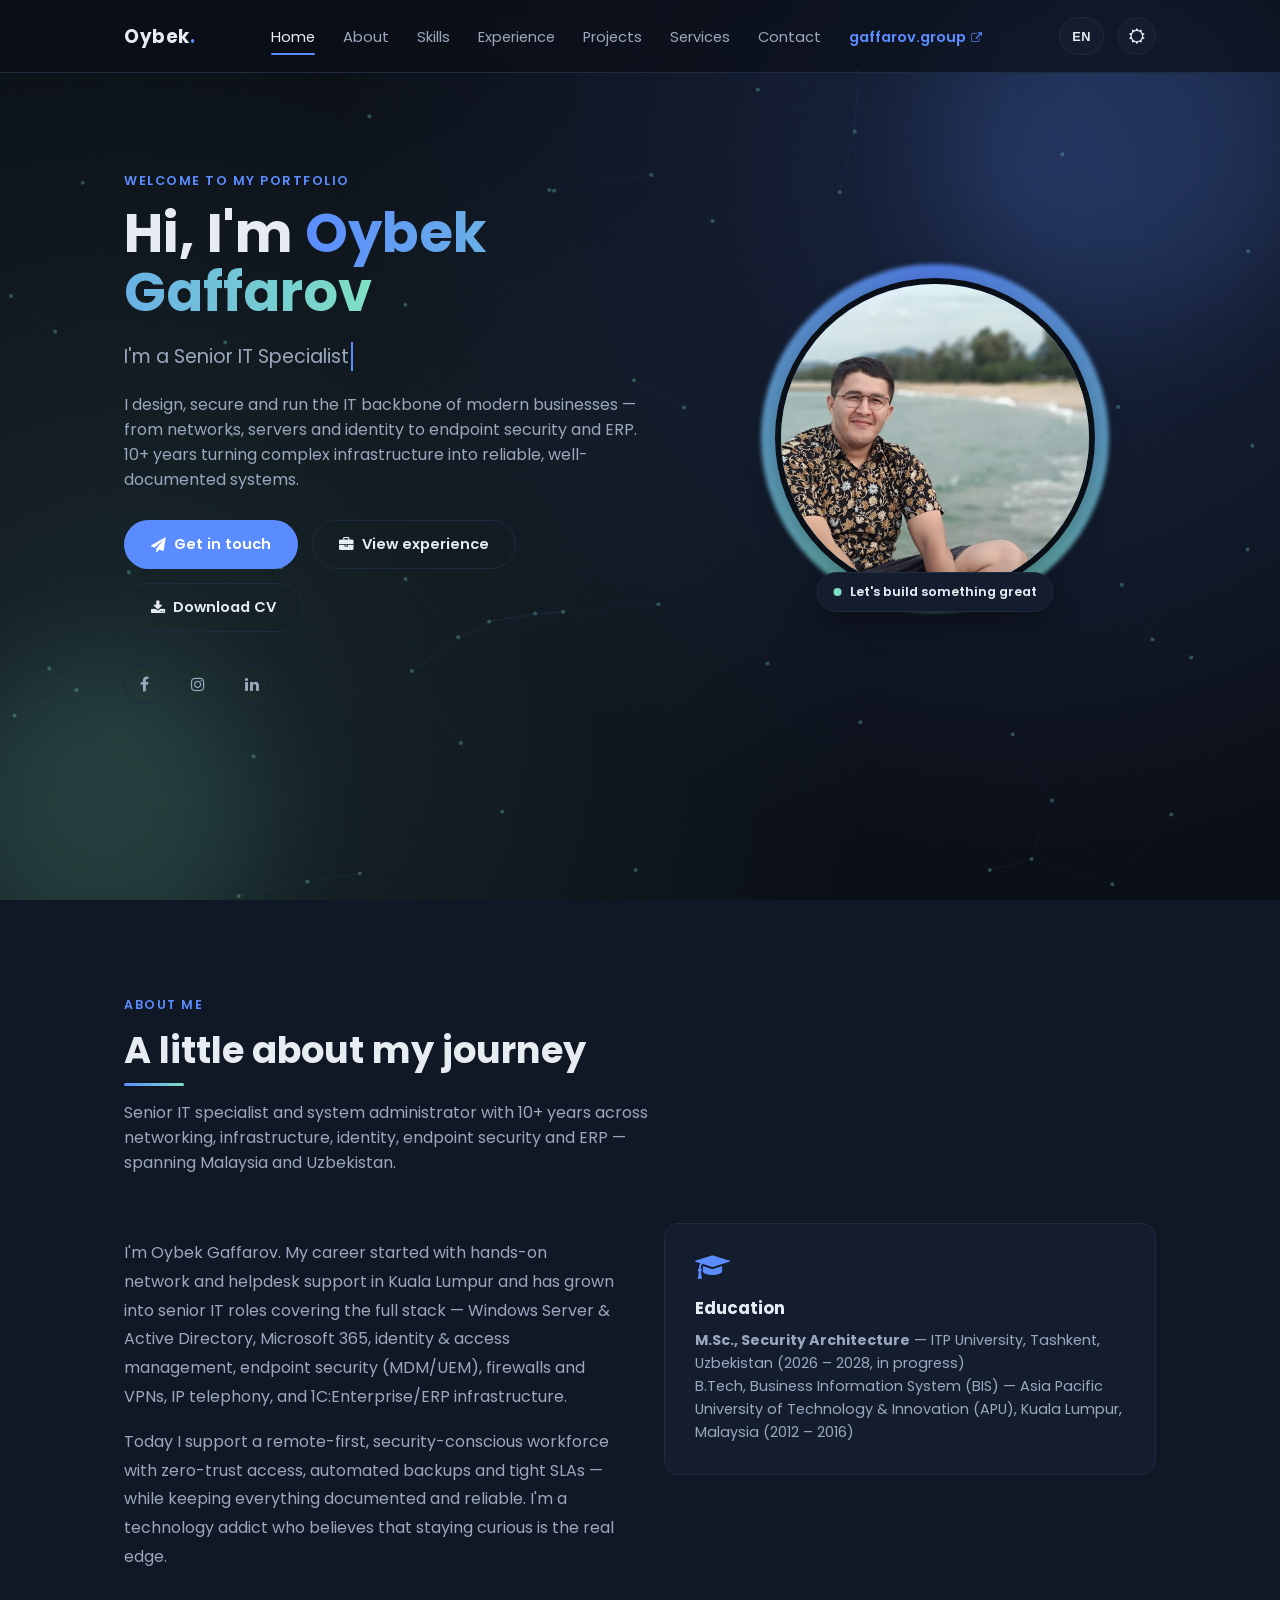
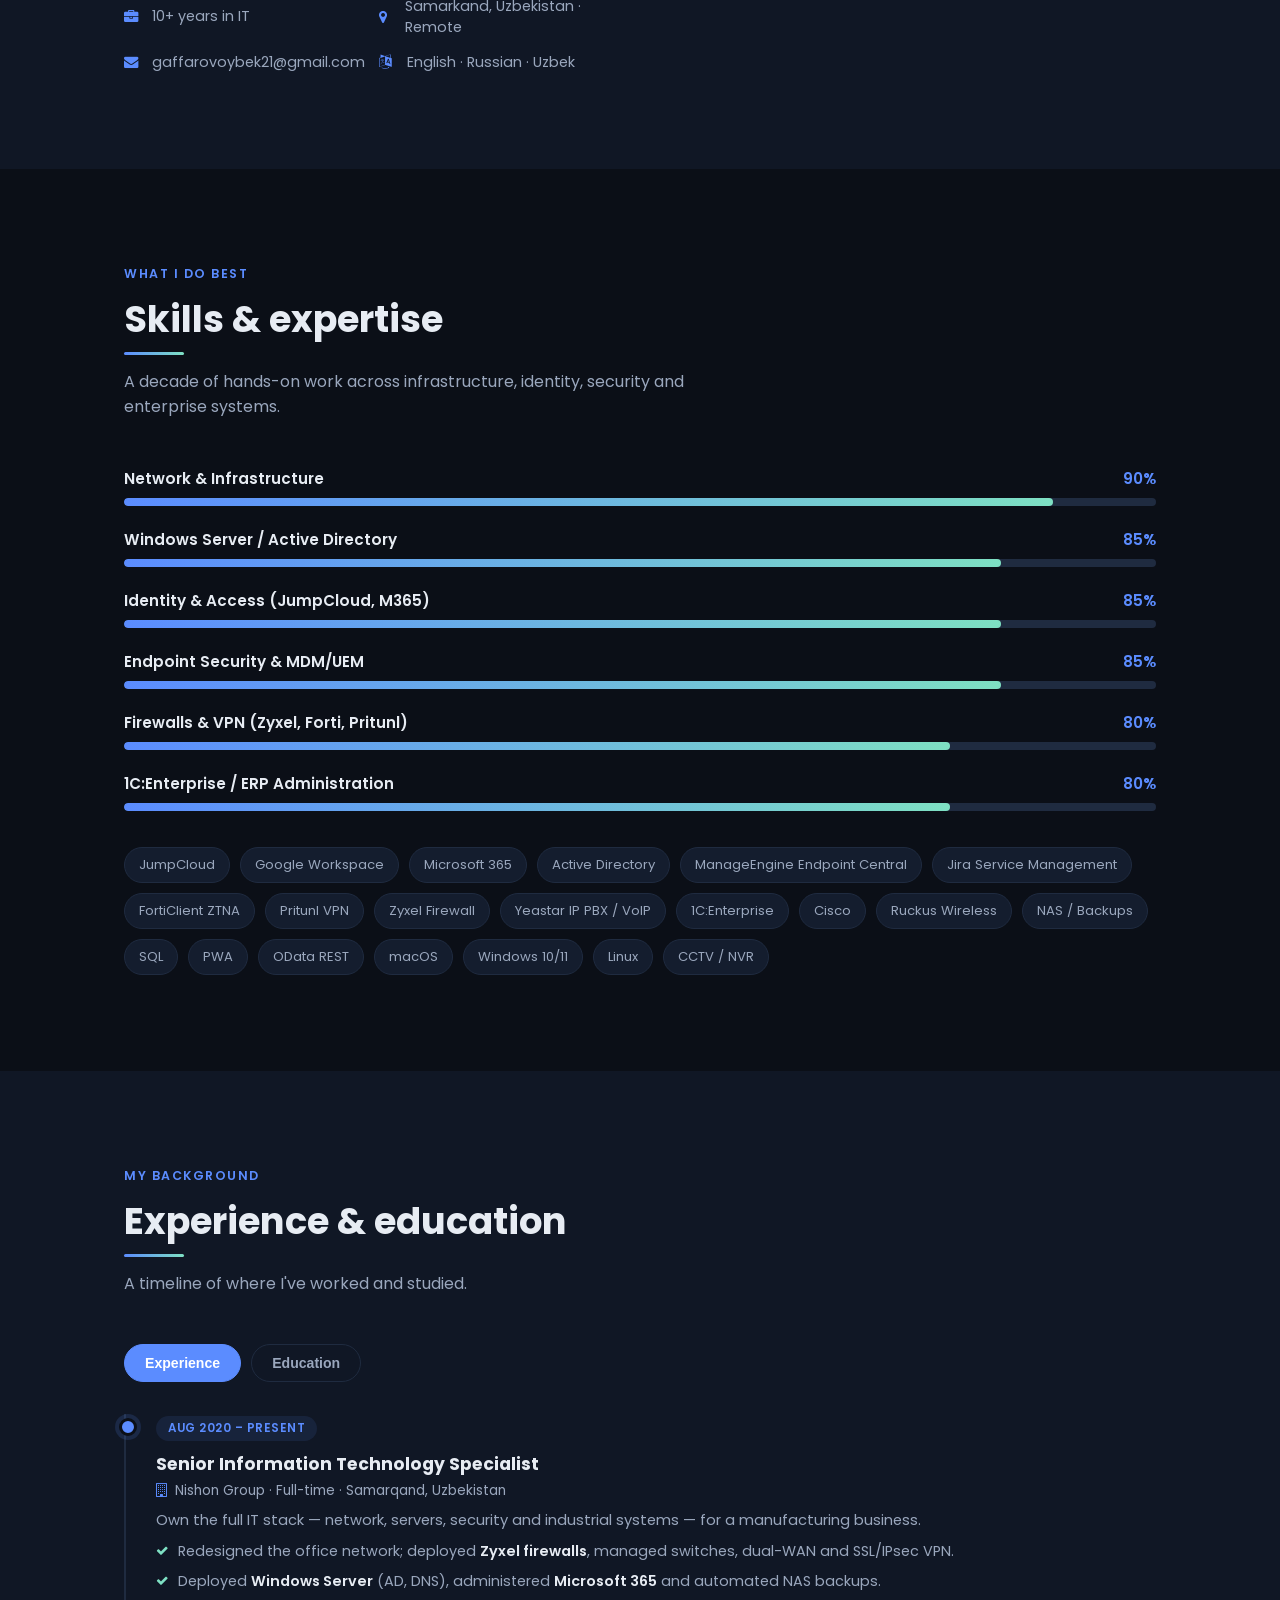
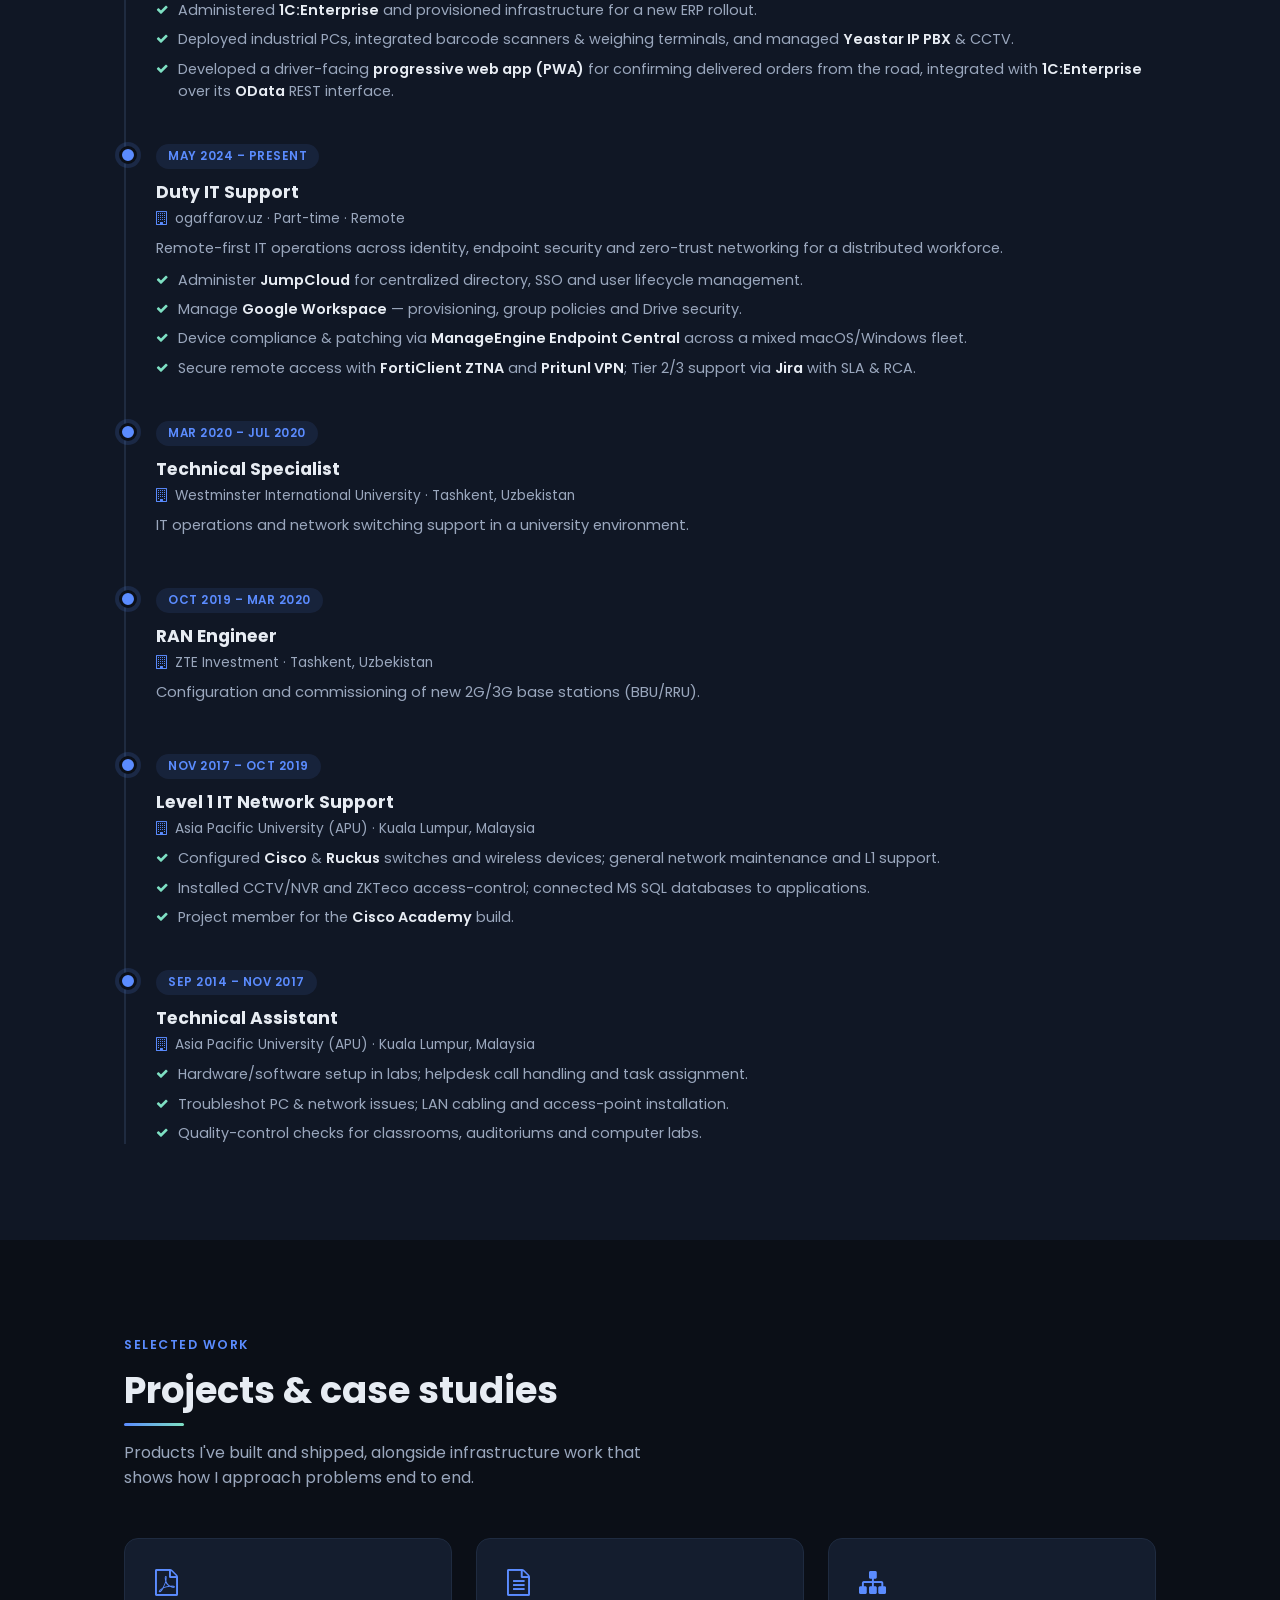
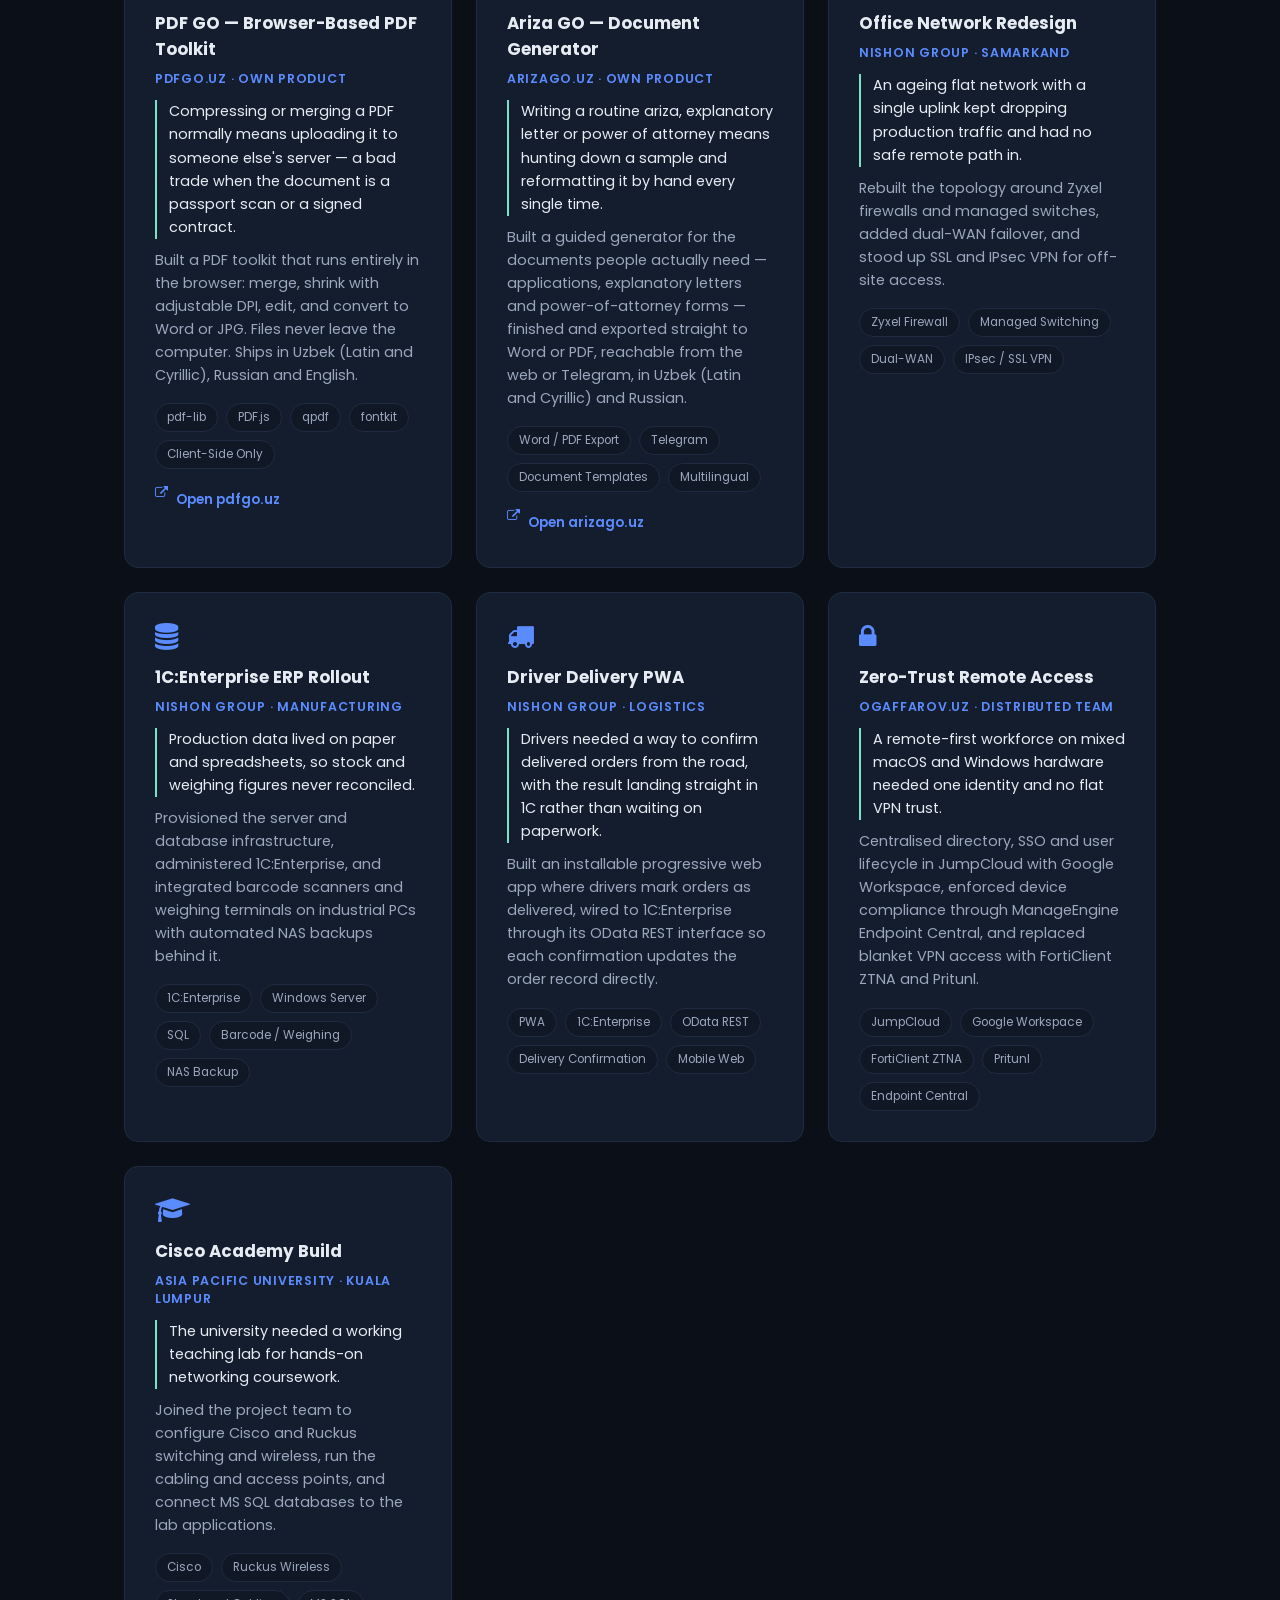
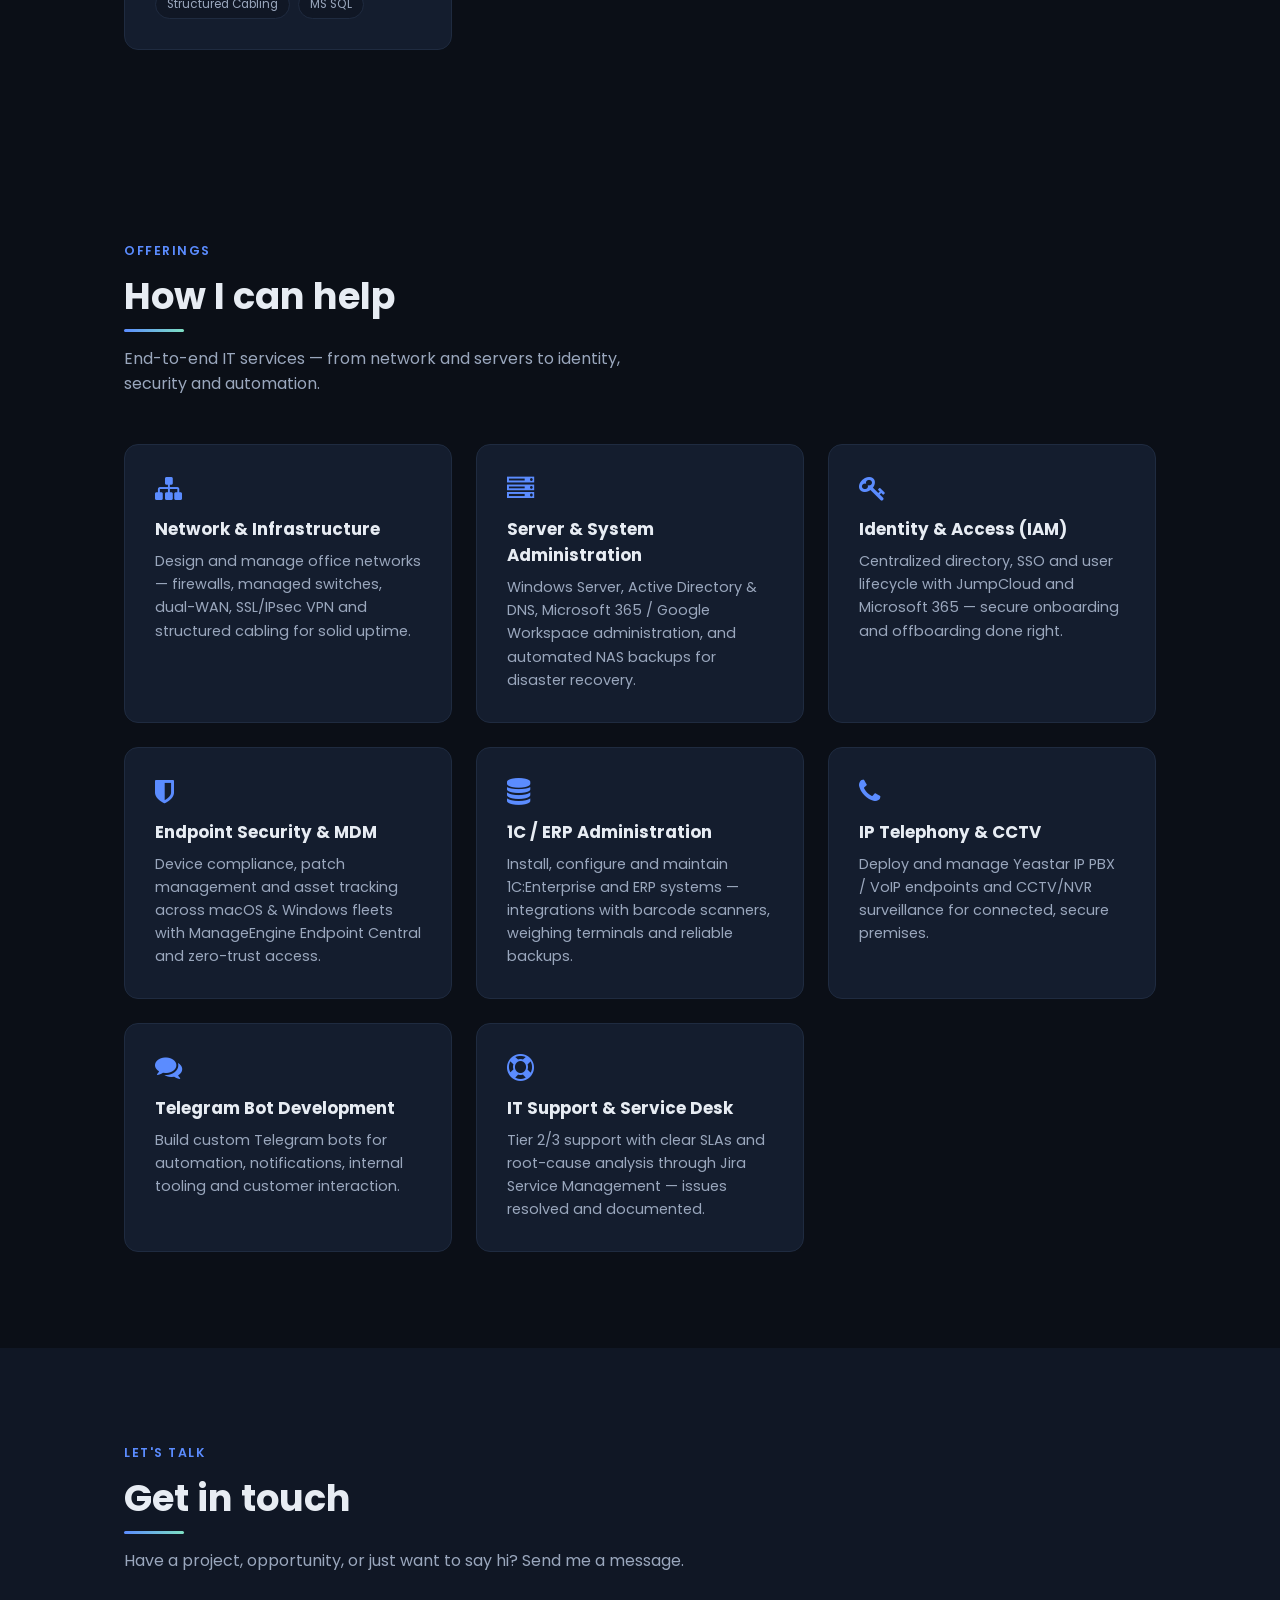
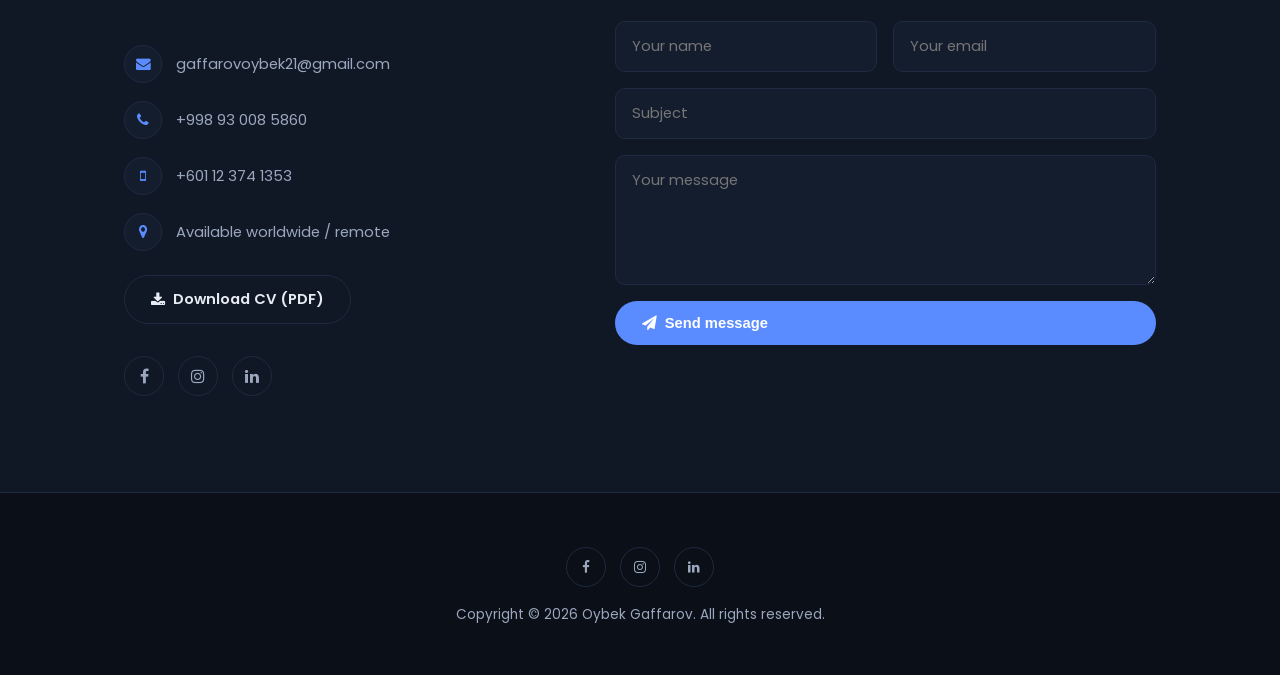
==== commit 236ede7c: "Add gaffarov.group link to nav and switch tab icon to teal chevron Co-Authored-By: Claude Opus 4.8 <" ====
--- a/index.html
+++ b/index.html
@@ -107,6 +107,7 @@
 				<li><a href="#projects" data-i18n="nav.projects">Projects</a></li>
 				<li><a href="#services" data-i18n="nav.services">Services</a></li>
 				<li><a href="#contact" data-i18n="nav.contact">Contact</a></li>
+				<li><a href="https://gaffarov.group" target="_blank" rel="noopener" class="nav-ext">gaffarov.group <i class="fa fa-external-link"></i></a></li>
 			</ul>
 			<div class="nav-actions">
 				<button class="lang-toggle" aria-label="Toggle language">EN</button>
--- a/css/modern.css
+++ b/css/modern.css
@@ -57,6 +57,8 @@
 .nav-links a.active::after{
   content:"";position:absolute;left:0;bottom:-2px;width:100%;height:2px;background:var(--accent);border-radius:2px;
 }
+.nav-links a.nav-ext{color:var(--accent);font-weight:600;}
+.nav-links a.nav-ext i{font-size:.72rem;opacity:.8;margin-left:1px;}
 .nav-actions{display:flex;align-items:center;gap:14px;}
 .theme-toggle{
   width:38px;height:38px;border-radius:50%;border:1px solid var(--border);
